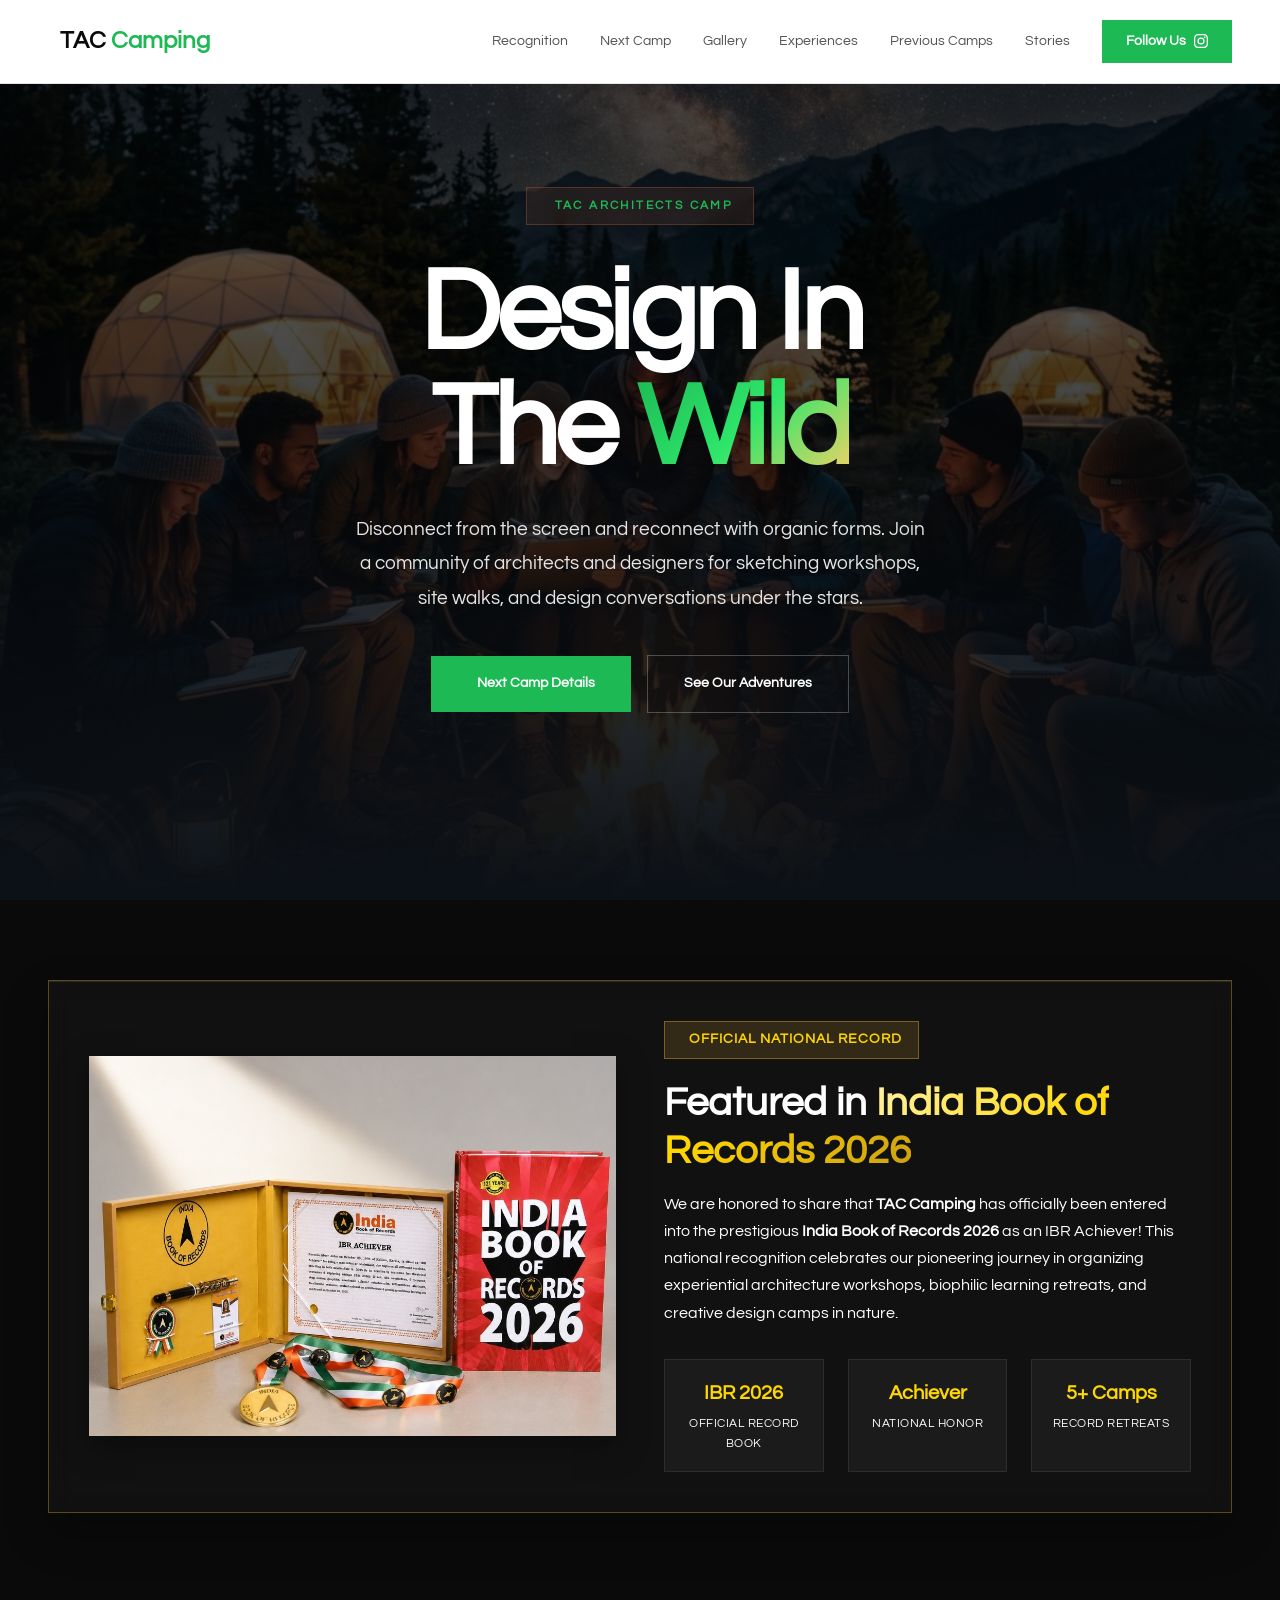
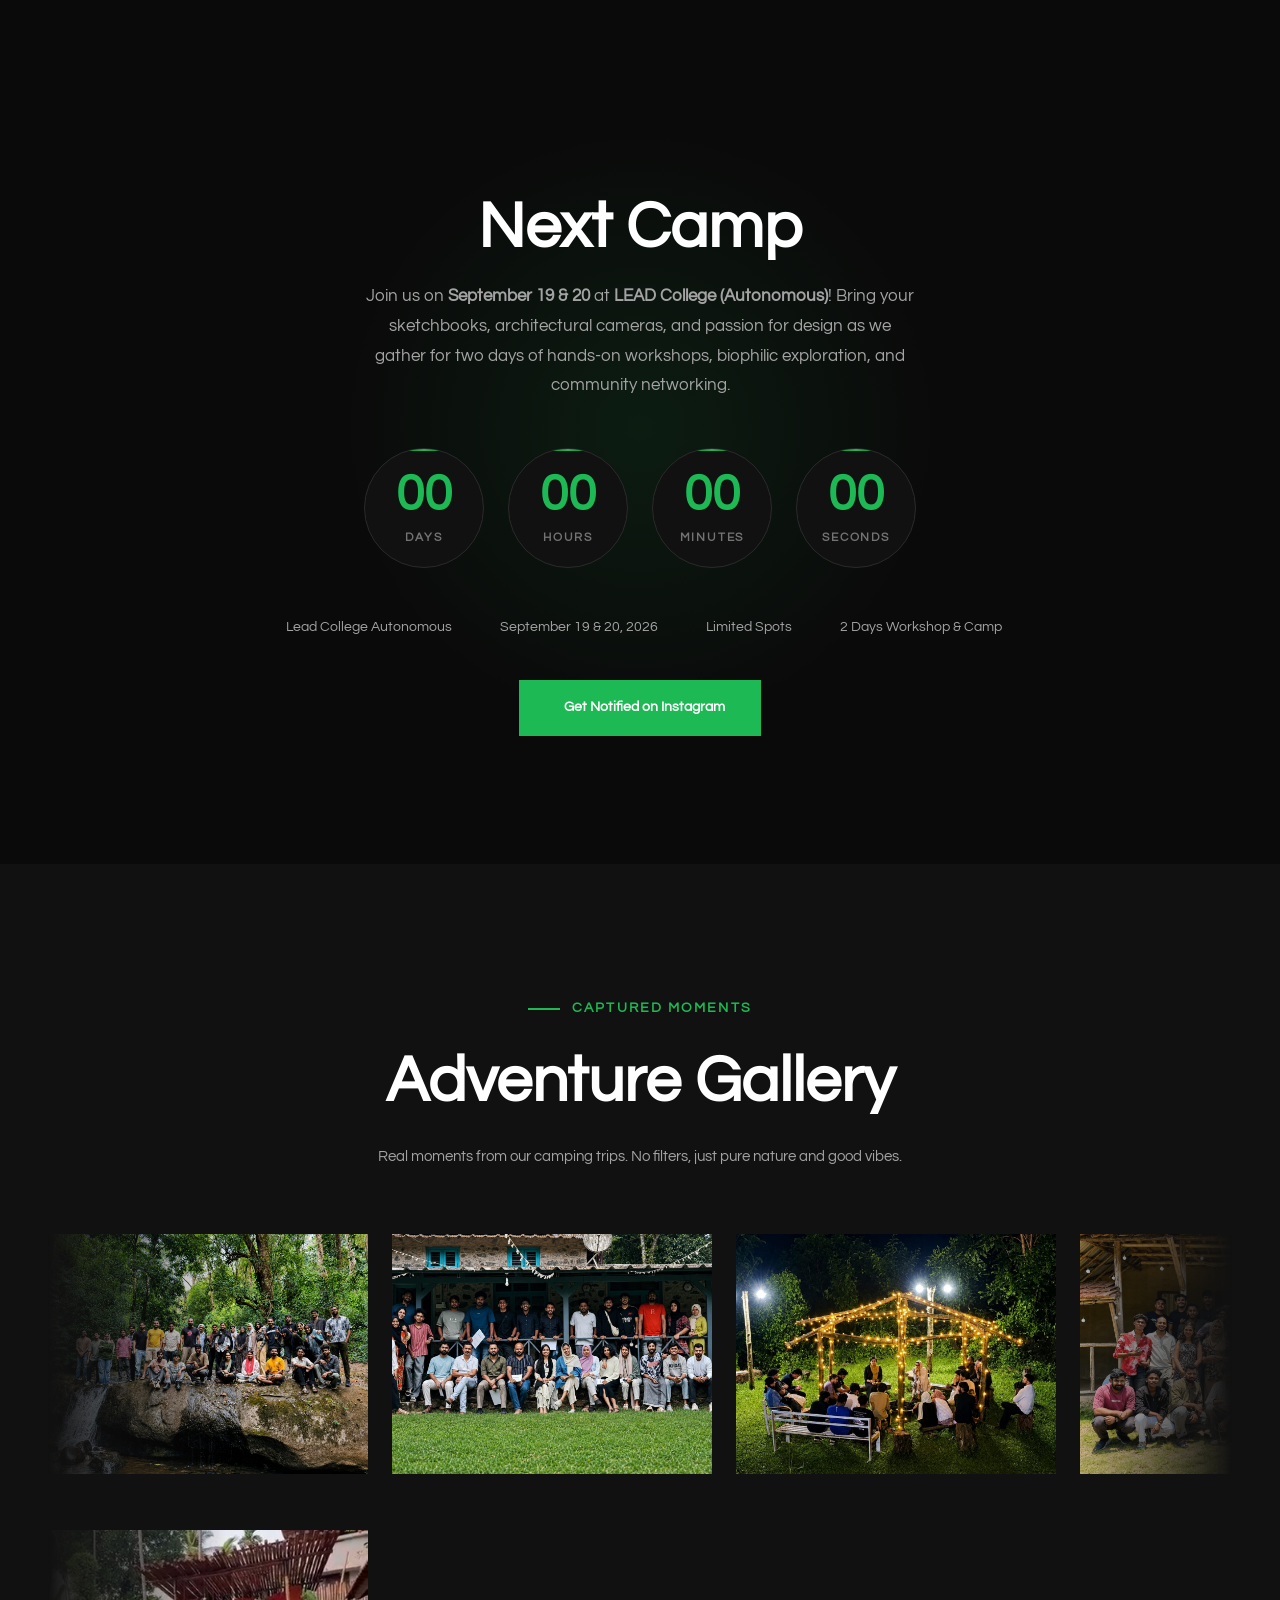
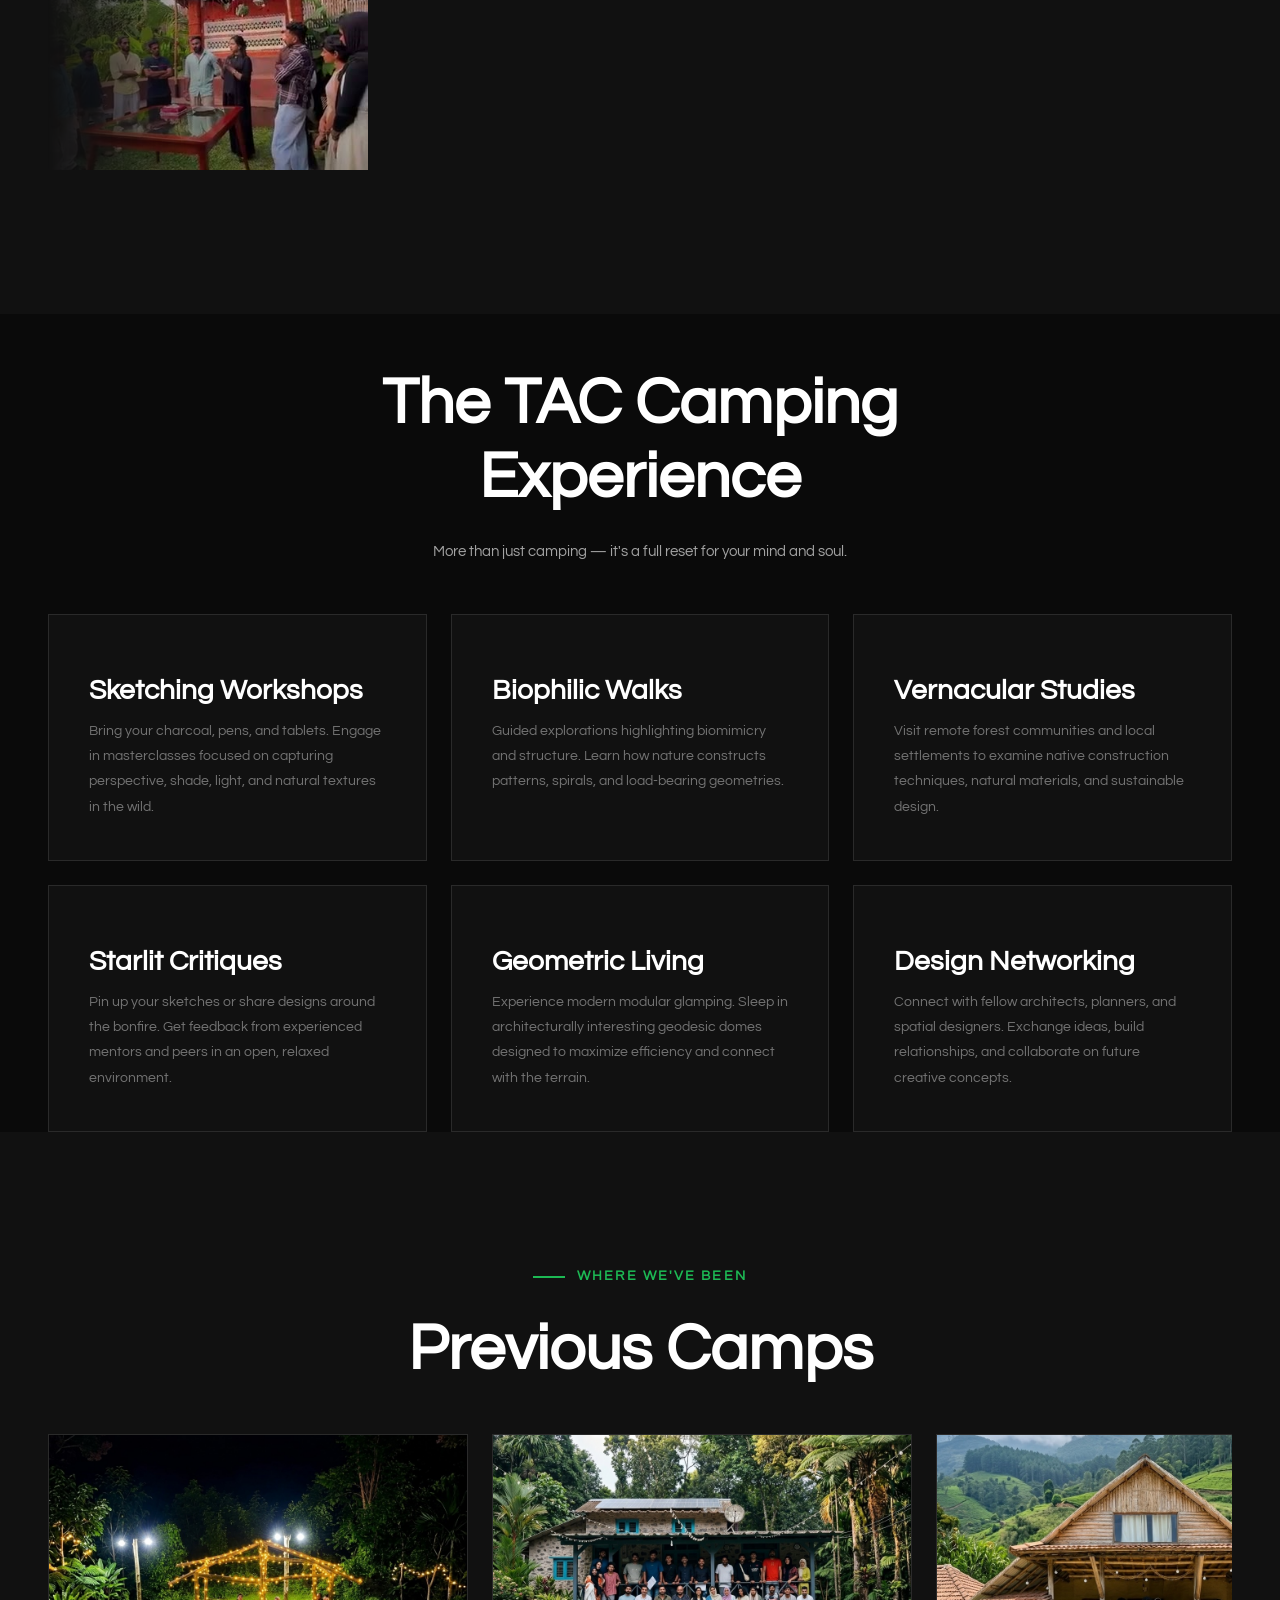
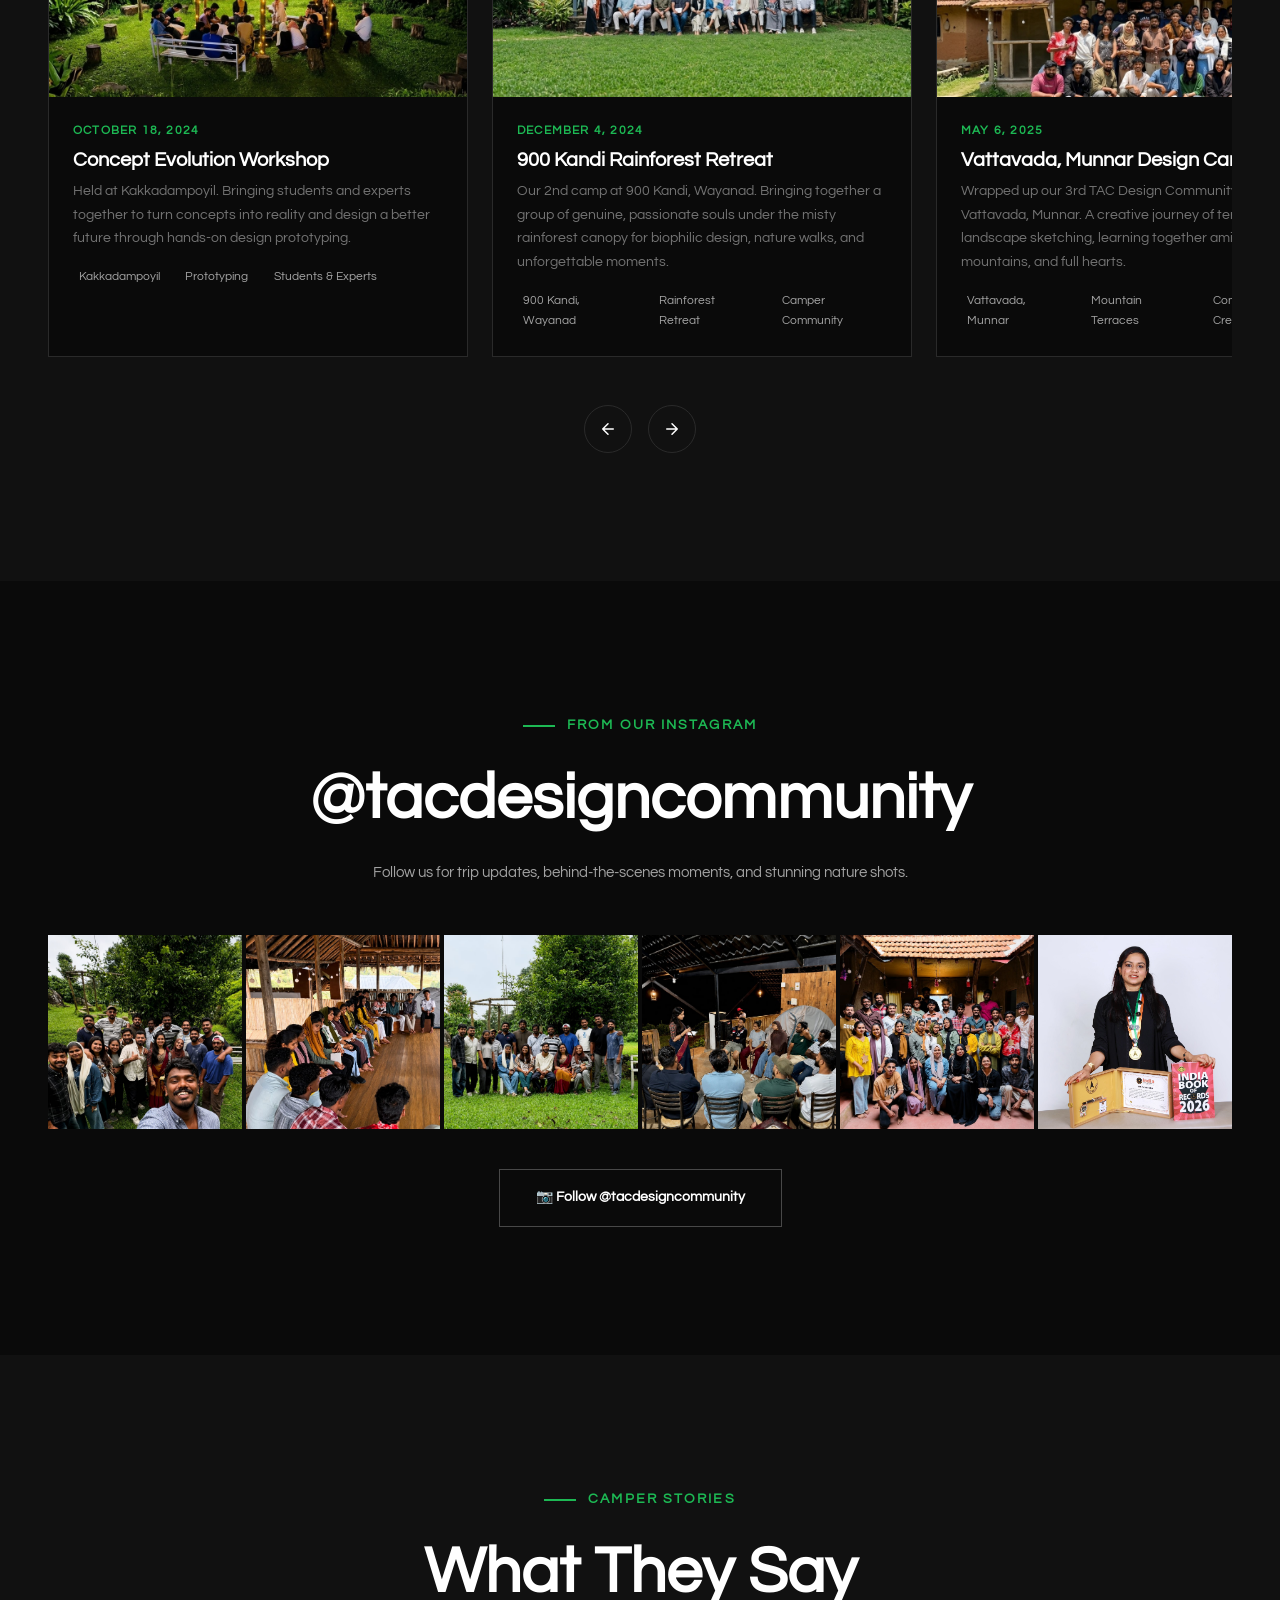
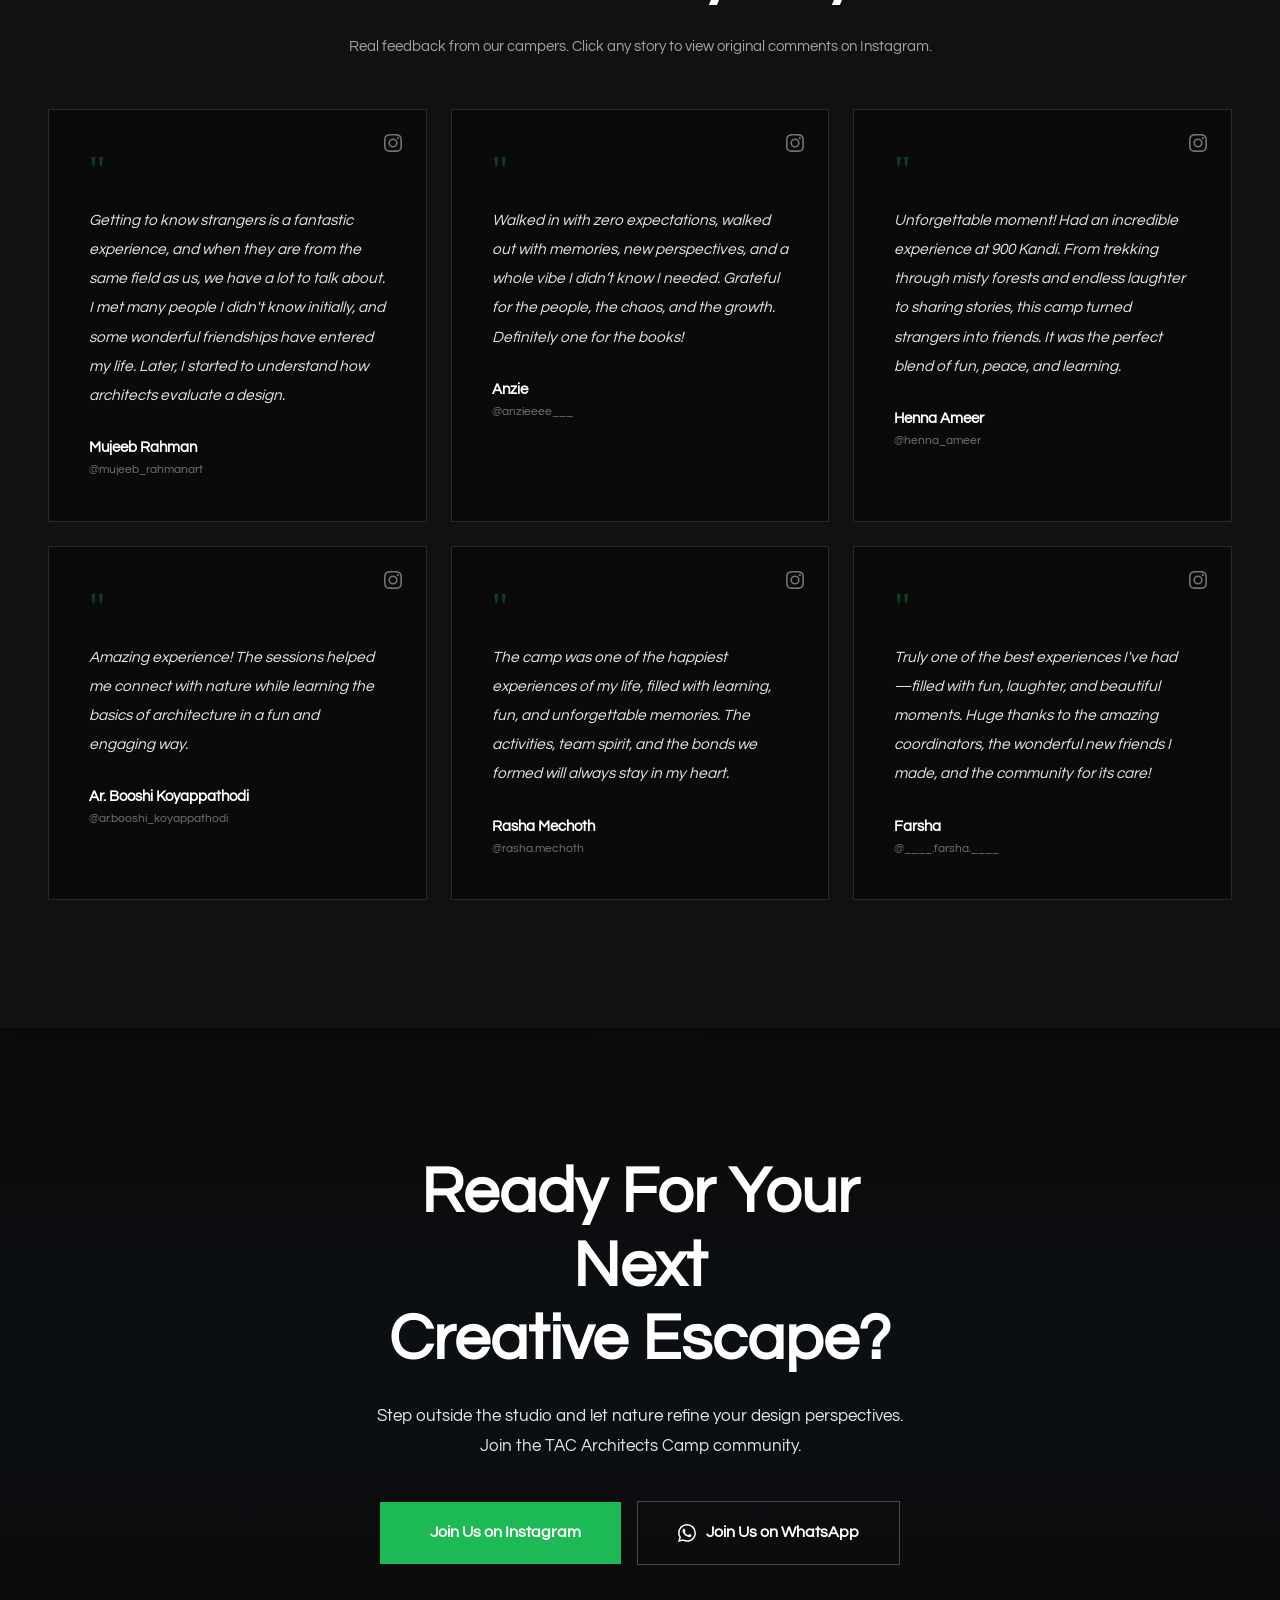
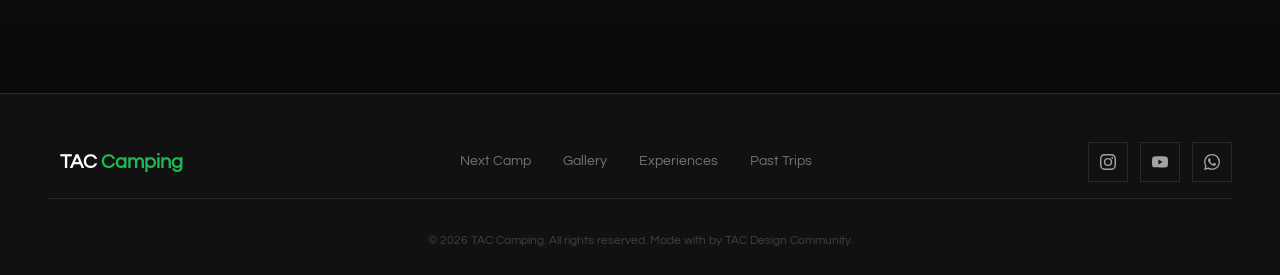
==== index.html @ 68f57ea9 "Remove Explore scroll indicator from hero section" ====
<!DOCTYPE html>
<html lang="en">
<head>
  <meta charset="UTF-8">
  <meta name="viewport" content="width=device-width, initial-scale=1.0">
  <title>TAC Architects Camp — Design in the Wild</title>
  <meta name="description" content="TAC Architects Camp brings together architects, designers, and creatives for outdoor sketching workshops, exploring vernacular structures, and design discussions under the stars.">

  <!-- Fonts -->
  <link rel="preconnect" href="https://fonts.googleapis.com">
  <link rel="preconnect" href="https://fonts.gstatic.com" crossorigin>
  <link href="https://fonts.googleapis.com/css2?family=Questrial&display=swap" rel="stylesheet">

  <link rel="stylesheet" href="style.css">

  <!-- Favicon -->
  <link rel="icon" href="data:image/svg+xml,<svg xmlns='http://www.w3.org/2000/svg' viewBox='0 0 24 24' fill='none' stroke='currentColor' stroke-width='2' stroke-linecap='round' stroke-linejoin='round'><path d='M3.5 21 14 3'/><path d='M20.5 21 10 3'/><path d='M15.5 21 12 15l-3.5 6'/><path d='M2 21h20'/></svg>">
</head>
<body>

  <!-- NAV BACKDROP -->
  <div class="nav-backdrop" id="nav-backdrop"></div>

  <!-- ===== NAVIGATION ===== -->
  <nav class="nav" id="navbar">
    <div class="nav__inner">
      <a href="#" class="nav__logo">
        <span class="nav__logo-icon"><i data-lucide="tent"></i></span>
        <span>TAC <span class="nav__logo-accent">Camping</span></span>
      </a>

      <div class="nav__links" id="nav-links">
        <a href="#recognition" class="nav__link">Recognition </a>
        <a href="#next-camp" class="nav__link">Next Camp</a>
        <a href="#gallery" class="nav__link">Gallery</a>
        <a href="#experiences" class="nav__link">Experiences</a>
        <a href="#past-trips" class="nav__link">Previous Camps</a>
        <a href="#testimonials" class="nav__link">Stories</a>
        <a href="https://www.instagram.com/tacdesigncommunity" target="_blank" rel="noopener" class="nav__cta">
          Follow Us 
          <svg width="14" height="14" viewBox="0 0 24 24" fill="currentColor"><path d="M12 2.163c3.204 0 3.584.012 4.85.07 3.252.148 4.771 1.691 4.919 4.919.058 1.265.069 1.645.069 4.849 0 3.205-.012 3.584-.069 4.849-.149 3.225-1.664 4.771-4.919 4.919-1.266.058-1.644.07-4.85.07-3.204 0-3.584-.012-4.849-.07-3.26-.149-4.771-1.699-4.919-4.92-.058-1.265-.07-1.644-.07-4.849 0-3.204.013-3.583.07-4.849.149-3.227 1.664-4.771 4.919-4.919 1.266-.057 1.645-.069 4.849-.069zM12 0C8.741 0 8.333.014 7.053.072 2.695.272.273 2.69.073 7.052.014 8.333 0 8.741 0 12c0 3.259.014 3.668.072 4.948.2 4.358 2.618 6.78 6.98 6.98C8.333 23.986 8.741 24 12 24c3.259 0 3.668-.014 4.948-.072 4.354-.2 6.782-2.618 6.979-6.98.059-1.28.073-1.689.073-4.948 0-3.259-.014-3.667-.072-4.947-.196-4.354-2.617-6.78-6.979-6.98C15.668.014 15.259 0 12 0zm0 5.838a6.162 6.162 0 100 12.324 6.162 6.162 0 000-12.324zM12 16a4 4 0 110-8 4 4 0 010 8zm6.406-11.845a1.44 1.44 0 100 2.881 1.44 1.44 0 000-2.881z"/></svg>
        </a>
      </div>

      <div class="nav__burger" id="nav-burger">
        <span></span><span></span><span></span>
      </div>
    </div>
  </nav>

  <!-- ===== HERO ===== -->
  <section class="hero" id="hero">
    <div class="hero__bg">
      <img src="assets/hero.png" alt="Campfire under the stars" loading="eager">
    </div>
    <div class="hero__overlay"></div>

    <!-- Fireflies -->
    <div class="hero__fireflies" id="fireflies"></div>

    <div class="hero__content">
      <div class="hero__badge">
        <span class="hero__badge-fire"><i data-lucide="ruler"></i></span>
        TAC Architects Camp
      </div>
      <h1 class="hero__title">
        Design In<br>
        The <span class="hero__title-wild">Wild</span>
      </h1>
      <p class="hero__description">
        Disconnect from the screen and reconnect with organic forms. Join a community of architects and designers for sketching workshops, site walks, and design conversations under the stars.
      </p>
      <div class="hero__actions">
        <a href="#next-camp" class="btn btn--ember">
          <i data-lucide="tent"></i> Next Camp Details
        </a>
        <a href="#gallery" class="btn btn--outline">
          See Our Adventures
        </a>
      </div>
    </div>

  </section>

  <!-- ===== NATIONAL RECOGNITION (INDIA BOOK OF RECORDS) ===== -->
  <section class="achievement" id="recognition">
    <div class="container container--wide">
      <div class="achievement__card reveal">
        <div class="achievement__media gallery__item">
          <img src="assets/india_book_of_records.jpg" alt="India Book of Records 2026 Achiever - TAC Camping" loading="lazy">
        </div>

        <div class="achievement__content">
          <div class="achievement__badge">
            <i data-lucide="trophy"></i> Official National Record
          </div>
          <h2 class="achievement__title">
            Featured in <span class="achievement__title-gold">India Book of Records 2026</span>
          </h2>
          <p class="achievement__desc">
            We are honored to share that <strong>TAC Camping</strong> has officially been entered into the prestigious <strong>India Book of Records 2026</strong> as an IBR Achiever! This national recognition celebrates our pioneering journey in organizing experiential architecture workshops, biophilic learning retreats, and creative design camps in nature.
          </p>
          <div class="achievement__highlights">
            <div class="achievement__highlight">
              <div class="achievement__highlight-val">IBR 2026</div>
              <div class="achievement__highlight-lbl">Official Record Book</div>
            </div>
            <div class="achievement__highlight">
              <div class="achievement__highlight-val">Achiever</div>
              <div class="achievement__highlight-lbl">National Honor</div>
            </div>
            <div class="achievement__highlight">
              <div class="achievement__highlight-val">5+ Camps</div>
              <div class="achievement__highlight-lbl">Record Retreats</div>
            </div>
          </div>
        </div>
      </div>
    </div>
  </section>

  <!-- ===== NEXT CAMP — COMING SOON ===== -->
  <section class="next-camp" id="next-camp">
    <div class="next-camp__glow"></div>
    <div class="container next-camp__inner">
      <div class="next-camp__label reveal">
        <span><i data-lucide="flame"></i></span> Upcoming Event
      </div>
      <h2 class="next-camp__title reveal reveal-delay-1">
        Next Camp
      </h2>
      <p class="next-camp__subtitle reveal reveal-delay-2">
        Join us on <strong>September 19 & 20</strong> at <strong>LEAD College (Autonomous)</strong>! Bring your sketchbooks, architectural cameras, and passion for design as we gather for two days of hands-on workshops, biophilic exploration, and community networking.
      </p>

      <!-- Countdown Timer -->
      <div class="countdown reveal reveal-delay-3" id="countdown">
        <div class="countdown__block">
          <div class="countdown__number" id="countdown-days">--</div>
          <div class="countdown__label">Days</div>
        </div>
        <div class="countdown__block">
          <div class="countdown__number" id="countdown-hours">--</div>
          <div class="countdown__label">Hours</div>
        </div>
        <div class="countdown__block">
          <div class="countdown__number" id="countdown-mins">--</div>
          <div class="countdown__label">Minutes</div>
        </div>
        <div class="countdown__block">
          <div class="countdown__number" id="countdown-secs">--</div>
          <div class="countdown__label">Seconds</div>
        </div>
      </div>

      <!-- Details -->
      <div class="next-camp__details reveal reveal-delay-4">
        <div class="next-camp__detail">
          <span class="next-camp__detail-icon"><i data-lucide="map-pin"></i></span>
          <span>Lead College Autonomous</span>
        </div>
        <div class="next-camp__detail">
          <span class="next-camp__detail-icon"><i data-lucide="calendar"></i></span>
          <span>September 19 & 20, 2026</span>
        </div>
        <div class="next-camp__detail">
          <span class="next-camp__detail-icon"><i data-lucide="users"></i></span>
          <span>Limited Spots</span>
        </div>
        <div class="next-camp__detail">
          <span class="next-camp__detail-icon"><i data-lucide="clock"></i></span>
          <span>2 Days Workshop & Camp</span>
        </div>
      </div>

      <div class="reveal reveal-delay-5">
        <a href="https://www.instagram.com/tacdesigncommunity" target="_blank" rel="noopener" class="btn btn--ember">
          <i data-lucide="bell"></i> Get Notified on Instagram
        </a>
      </div>
    </div>
  </section>

  <!-- ===== GALLERY ===== -->
  <section class="gallery" id="gallery">
    <div class="container container--wide">
      <div class="gallery__header">
        <span class="section-label reveal" style="justify-content: center;">Captured Moments</span>
        <h2 class="section-title reveal reveal-delay-1" style="text-align:center;">Adventure Gallery</h2>
        <p class="section-subtitle reveal reveal-delay-2" style="margin: 0 auto; text-align:center;">
          Real moments from our camping trips. No filters, just pure nature and good vibes.
        </p>
      </div>

      <div class="gallery__marquee" style="--gap: 24px;">
        <div class="gallery__marquee-group" id="gallery-image-group-1">
          <!-- Photo 1 -->
          <div class="gallery__item">
            <img src="assets/gallery_new_1.jpg" alt="TAC Camp Moments" loading="lazy">
            <div class="gallery__item-overlay">
              <div class="gallery__item-title">Campfire Circle</div>
              <div class="gallery__item-caption">Campers gathered around the evening fire</div>
            </div>
          </div>
          <!-- Photo 2 -->
          <div class="gallery__item">
            <img src="assets/gallery_new_2.jpg" alt="TAC Camp Moments" loading="lazy">
            <div class="gallery__item-overlay">
              <div class="gallery__item-title">Pine Ridge Trekking</div>
              <div class="gallery__item-caption">Exploring mountain forest trails</div>
            </div>
          </div>
          <!-- Photo 3 -->
          <div class="gallery__item">
            <img src="assets/gallery_new_3.jpg" alt="TAC Camp Moments" loading="lazy">
            <div class="gallery__item-overlay">
              <div class="gallery__item-title">Sketching Masterclass</div>
              <div class="gallery__item-caption">Outdoor drafting & perspective studies</div>
            </div>
          </div>
          <!-- Photo 4 -->
          <div class="gallery__item">
            <img src="assets/gallery_new_4.jpg" alt="TAC Camp Moments" loading="lazy">
            <div class="gallery__item-overlay">
              <div class="gallery__item-title">Vernacular Architecture</div>
              <div class="gallery__item-caption">Studying native timber & stone joinery</div>
            </div>
          </div>
          <!-- Photo 5 -->
          <div class="gallery__item">
            <img src="assets/gallery_new_5.jpg" alt="TAC Camp Moments" loading="lazy">
            <div class="gallery__item-overlay">
              <div class="gallery__item-title">Wilderness Canopy</div>
              <div class="gallery__item-caption">Forest basecamp & glamping vibes</div>
            </div>
          </div>
          <!-- Photo 6 -->
          <div class="gallery__item">
            <img src="assets/gallery_new_6.jpg" alt="TAC Camp Moments" loading="lazy">
            <div class="gallery__item-overlay">
              <div class="gallery__item-title">Starlit Critiques</div>
              <div class="gallery__item-caption">Sharing design ideas under the stars</div>
            </div>
          </div>
          <!-- Photo 7 -->
          <div class="gallery__item">
            <img src="assets/gallery_new_7.jpg" alt="TAC Camp Moments" loading="lazy">
            <div class="gallery__item-overlay">
              <div class="gallery__item-title">Biophilic Exploration</div>
              <div class="gallery__item-caption">Discovering natural spatial forms</div>
            </div>
          </div>
          <!-- Photo 8 -->
          <div class="gallery__item">
            <img src="assets/gallery_new_8.jpg" alt="TAC Camp Moments" loading="lazy">
            <div class="gallery__item-overlay">
              <div class="gallery__item-title">Forest Stream</div>
              <div class="gallery__item-caption">Water geometry & natural acoustics</div>
            </div>
          </div>
          <!-- Photo 9 -->
          <div class="gallery__item">
            <img src="assets/gallery_new_9.jpg" alt="TAC Camp Moments" loading="lazy">
            <div class="gallery__item-overlay">
              <div class="gallery__item-title">Sunrise Basecamp</div>
              <div class="gallery__item-caption">Morning light over mist-covered hills</div>
            </div>
          </div>
          <!-- Photo 10 -->
          <div class="gallery__item">
            <img src="assets/gallery_new_10.jpg" alt="TAC Camp Moments" loading="lazy">
            <div class="gallery__item-overlay">
              <div class="gallery__item-title">Community Bonding</div>
              <div class="gallery__item-caption">Unwinding with fellow architects & creators</div>
            </div>
          </div>
          <!-- Photo 11 -->
          <div class="gallery__item">
            <img src="assets/gallery_new_11.jpg" alt="TAC Camp Moments" loading="lazy">
            <div class="gallery__item-overlay">
              <div class="gallery__item-title">TAC Family</div>
              <div class="gallery__item-caption">Cherished moments from our design retreats</div>
            </div>
          </div>
        </div>

        <div class="gallery__marquee-group" id="gallery-image-group-2" aria-hidden="true">
          <!-- Photo 1 -->
          <div class="gallery__item">
            <img src="assets/gallery_new_1.jpg" alt="TAC Camp Moments" loading="lazy">
            <div class="gallery__item-overlay">
              <div class="gallery__item-title">Campfire Circle</div>
              <div class="gallery__item-caption">Campers gathered around the evening fire</div>
            </div>
          </div>
          <!-- Photo 2 -->
          <div class="gallery__item">
            <img src="assets/gallery_new_2.jpg" alt="TAC Camp Moments" loading="lazy">
            <div class="gallery__item-overlay">
              <div class="gallery__item-title">Pine Ridge Trekking</div>
              <div class="gallery__item-caption">Exploring mountain forest trails</div>
            </div>
          </div>
          <!-- Photo 3 -->
          <div class="gallery__item">
            <img src="assets/gallery_new_3.jpg" alt="TAC Camp Moments" loading="lazy">
            <div class="gallery__item-overlay">
              <div class="gallery__item-title">Sketching Masterclass</div>
              <div class="gallery__item-caption">Outdoor drafting & perspective studies</div>
            </div>
          </div>
          <!-- Photo 4 -->
          <div class="gallery__item">
            <img src="assets/gallery_new_4.jpg" alt="TAC Camp Moments" loading="lazy">
            <div class="gallery__item-overlay">
              <div class="gallery__item-title">Vernacular Architecture</div>
              <div class="gallery__item-caption">Studying native timber & stone joinery</div>
            </div>
          </div>
          <!-- Photo 5 -->
          <div class="gallery__item">
            <img src="assets/gallery_new_5.jpg" alt="TAC Camp Moments" loading="lazy">
            <div class="gallery__item-overlay">
              <div class="gallery__item-title">Wilderness Canopy</div>
              <div class="gallery__item-caption">Forest basecamp & glamping vibes</div>
            </div>
          </div>
          <!-- Photo 6 -->
          <div class="gallery__item">
            <img src="assets/gallery_new_6.jpg" alt="TAC Camp Moments" loading="lazy">
            <div class="gallery__item-overlay">
              <div class="gallery__item-title">Starlit Critiques</div>
              <div class="gallery__item-caption">Sharing design ideas under the stars</div>
            </div>
          </div>
          <!-- Photo 7 -->
          <div class="gallery__item">
            <img src="assets/gallery_new_7.jpg" alt="TAC Camp Moments" loading="lazy">
            <div class="gallery__item-overlay">
              <div class="gallery__item-title">Biophilic Exploration</div>
              <div class="gallery__item-caption">Discovering natural spatial forms</div>
            </div>
          </div>
          <!-- Photo 8 -->
          <div class="gallery__item">
            <img src="assets/gallery_new_8.jpg" alt="TAC Camp Moments" loading="lazy">
            <div class="gallery__item-overlay">
              <div class="gallery__item-title">Forest Stream</div>
              <div class="gallery__item-caption">Water geometry & natural acoustics</div>
            </div>
          </div>
          <!-- Photo 9 -->
          <div class="gallery__item">
            <img src="assets/gallery_new_9.jpg" alt="TAC Camp Moments" loading="lazy">
            <div class="gallery__item-overlay">
              <div class="gallery__item-title">Sunrise Basecamp</div>
              <div class="gallery__item-caption">Morning light over mist-covered hills</div>
            </div>
          </div>
          <!-- Photo 10 -->
          <div class="gallery__item">
            <img src="assets/gallery_new_10.jpg" alt="TAC Camp Moments" loading="lazy">
            <div class="gallery__item-overlay">
              <div class="gallery__item-title">Community Bonding</div>
              <div class="gallery__item-caption">Unwinding with fellow architects & creators</div>
            </div>
          </div>
          <!-- Photo 11 -->
          <div class="gallery__item">
            <img src="assets/gallery_new_11.jpg" alt="TAC Camp Moments" loading="lazy">
            <div class="gallery__item-overlay">
              <div class="gallery__item-title">TAC Family</div>
              <div class="gallery__item-caption">Cherished moments from our design retreats</div>
            </div>
          </div>
        </div>
      </div>

      <!-- ===== VIDEO MARQUEE (REVERSE DIRECTION) ===== -->
      <div class="gallery__marquee gallery__marquee--reverse" style="--gap: 24px; margin-top: 1.5rem;">
        <div class="gallery__marquee-group">
          <!-- Video 1 -->
          <div class="gallery__item">
            <video src="assets/video1.mp4" poster="assets/video1_thumb.jpg" autoplay loop muted playsinline preload="auto"></video>
            <div class="gallery__item-overlay">
              <div class="gallery__item-title">Outdoor Ideation</div>
              <div class="gallery__item-caption">Live sketching workshops</div>
            </div>
          </div>
          <!-- Video 2 -->
          <div class="gallery__item">
            <video src="assets/video2.mp4" poster="assets/video2_thumb.jpg" autoplay loop muted playsinline preload="auto"></video>
            <div class="gallery__item-overlay">
              <div class="gallery__item-title">Ember Light Jams</div>
              <div class="gallery__item-caption">Bonfires & discussions</div>
            </div>
          </div>
          <!-- Video 3 -->
          <div class="gallery__item">
            <video src="assets/video3.mp4" poster="assets/video3_thumb.jpg" autoplay loop muted playsinline preload="auto"></video>
            <div class="gallery__item-overlay">
              <div class="gallery__item-title">Topographic Analysis</div>
              <div class="gallery__item-caption">Drone view of forest contours</div>
            </div>
          </div>
          <!-- Video 4 -->
          <div class="gallery__item">
            <video src="assets/video4.mp4" poster="assets/video4_thumb.jpg" autoplay loop muted playsinline preload="auto"></video>
            <div class="gallery__item-overlay">
              <div class="gallery__item-title">Water Geometries</div>
              <div class="gallery__item-caption">Flowing streams & moss study</div>
            </div>
          </div>
          <!-- Video 5 -->
          <div class="gallery__item">
            <video src="assets/video5.mp4" poster="assets/video5_thumb.jpg" autoplay loop muted playsinline preload="auto"></video>
            <div class="gallery__item-overlay">
              <div class="gallery__item-title">Atmospheric Context</div>
              <div class="gallery__item-caption">Star lapse above basecamp</div>
            </div>
          </div>
          <!-- Video 6 -->
          <div class="gallery__item">
            <video src="assets/video6.mp4" poster="assets/video6_thumb.jpg" autoplay loop muted playsinline preload="auto"></video>
            <div class="gallery__item-overlay">
              <div class="gallery__item-title">Field Kitchen</div>
              <div class="gallery__item-caption">Coffee & camper morning crits</div>
            </div>
          </div>
          <!-- Video 7 -->
          <div class="gallery__item">
            <video src="assets/video_7.mp4" poster="assets/video_7_thumb.jpg" autoplay loop muted playsinline preload="auto"></video>
            <div class="gallery__item-overlay">
              <div class="gallery__item-title">Forest Trails</div>
              <div class="gallery__item-caption">Exploring biophilic path designs</div>
            </div>
          </div>
          <!-- Video 8 -->
          <div class="gallery__item">
            <video src="assets/video_8.mp4" poster="assets/video_8_thumb.jpg" autoplay loop muted playsinline preload="auto"></video>
            <div class="gallery__item-overlay">
              <div class="gallery__item-title">Night Camp Vibes</div>
              <div class="gallery__item-caption">Starlit basecamp conversations</div>
            </div>
          </div>
          <!-- Video 9 -->
          <div class="gallery__item">
            <video src="assets/video_9.mp4" poster="assets/video_9_thumb.jpg" autoplay loop muted playsinline preload="auto"></video>
            <div class="gallery__item-overlay">
              <div class="gallery__item-title">Stream Exploration</div>
              <div class="gallery__item-caption">Natural water geometry study</div>
            </div>
          </div>
          <!-- Video 10 -->
          <div class="gallery__item">
            <video src="assets/video_10.mp4" poster="assets/video_10_thumb.jpg" autoplay loop muted playsinline preload="auto"></video>
            <div class="gallery__item-overlay">
              <div class="gallery__item-title">Ridge Walks</div>
              <div class="gallery__item-caption">Topographical landscape mapping</div>
            </div>
          </div>
          <!-- Video 11 -->
          <div class="gallery__item">
            <video src="assets/video_11.mp4" poster="assets/video_11_thumb.jpg" autoplay loop muted playsinline preload="auto"></video>
            <div class="gallery__item-overlay">
              <div class="gallery__item-title">Canopy Retreat</div>
              <div class="gallery__item-caption">Glamping domes & forest structures</div>
            </div>
          </div>
          <!-- Video 12 -->
          <div class="gallery__item">
            <video src="assets/video_12.mp4" poster="assets/video_12_thumb.jpg" autoplay loop muted playsinline preload="auto"></video>
            <div class="gallery__item-overlay">
              <div class="gallery__item-title">Campfire Moments</div>
              <div class="gallery__item-caption">Evening stories & architectural jams</div>
            </div>
          </div>
          <!-- Video 13 -->
          <div class="gallery__item">
            <video src="assets/video_13.mp4" poster="assets/video_13_thumb.jpg" autoplay loop muted playsinline preload="auto"></video>
            <div class="gallery__item-overlay">
              <div class="gallery__item-title">Nature Walkthrough</div>
              <div class="gallery__item-caption">Immersive field study & material research</div>
            </div>
          </div>
          <!-- Video 14 -->
          <div class="gallery__item">
            <video src="assets/video_14.mp4" poster="assets/video_14_thumb.jpg" autoplay loop muted playsinline preload="auto"></video>
            <div class="gallery__item-overlay">
              <div class="gallery__item-title">Dawn Reflections</div>
              <div class="gallery__item-caption">Morning light over mountain basecamp</div>
            </div>
          </div>
          <!-- Video 15 -->
          <div class="gallery__item">
            <video src="assets/video_15.mp4" poster="assets/video_15_thumb.jpg" autoplay loop muted playsinline preload="auto"></video>
            <div class="gallery__item-overlay">
              <div class="gallery__item-title">Forest Community</div>
              <div class="gallery__item-caption">Unwinding with fellow architects</div>
            </div>
          </div>
        </div>

        <!-- Duplicate Group for Seamless Looping -->
        <div class="gallery__marquee-group" aria-hidden="true">
          <!-- Video 1 -->
          <div class="gallery__item">
            <video src="assets/video1.mp4" poster="assets/video1_thumb.jpg" autoplay loop muted playsinline preload="auto"></video>
            <div class="gallery__item-overlay">
              <div class="gallery__item-title">Outdoor Ideation</div>
              <div class="gallery__item-caption">Live sketching workshops</div>
            </div>
          </div>
          <!-- Video 2 -->
          <div class="gallery__item">
            <video src="assets/video2.mp4" poster="assets/video2_thumb.jpg" autoplay loop muted playsinline preload="auto"></video>
            <div class="gallery__item-overlay">
              <div class="gallery__item-title">Ember Light Jams</div>
              <div class="gallery__item-caption">Bonfires & discussions</div>
            </div>
          </div>
          <!-- Video 3 -->
          <div class="gallery__item">
            <video src="assets/video3.mp4" poster="assets/video3_thumb.jpg" autoplay loop muted playsinline preload="auto"></video>
            <div class="gallery__item-overlay">
              <div class="gallery__item-title">Topographic Analysis</div>
              <div class="gallery__item-caption">Drone view of forest contours</div>
            </div>
          </div>
          <!-- Video 4 -->
          <div class="gallery__item">
            <video src="assets/video4.mp4" poster="assets/video4_thumb.jpg" autoplay loop muted playsinline preload="auto"></video>
            <div class="gallery__item-overlay">
              <div class="gallery__item-title">Water Geometries</div>
              <div class="gallery__item-caption">Flowing streams & moss study</div>
            </div>
          </div>
          <!-- Video 5 -->
          <div class="gallery__item">
            <video src="assets/video5.mp4" poster="assets/video5_thumb.jpg" autoplay loop muted playsinline preload="auto"></video>
            <div class="gallery__item-overlay">
              <div class="gallery__item-title">Atmospheric Context</div>
              <div class="gallery__item-caption">Star lapse above basecamp</div>
            </div>
          </div>
          <!-- Video 6 -->
          <div class="gallery__item">
            <video src="assets/video6.mp4" poster="assets/video6_thumb.jpg" autoplay loop muted playsinline preload="auto"></video>
            <div class="gallery__item-overlay">
              <div class="gallery__item-title">Field Kitchen</div>
              <div class="gallery__item-caption">Coffee & camper morning crits</div>
            </div>
          </div>
          <!-- Video 7 -->
          <div class="gallery__item">
            <video src="assets/video_7.mp4" poster="assets/video_7_thumb.jpg" autoplay loop muted playsinline preload="auto"></video>
            <div class="gallery__item-overlay">
              <div class="gallery__item-title">Forest Trails</div>
              <div class="gallery__item-caption">Exploring biophilic path designs</div>
            </div>
          </div>
          <!-- Video 8 -->
          <div class="gallery__item">
            <video src="assets/video_8.mp4" poster="assets/video_8_thumb.jpg" autoplay loop muted playsinline preload="auto"></video>
            <div class="gallery__item-overlay">
              <div class="gallery__item-title">Night Camp Vibes</div>
              <div class="gallery__item-caption">Starlit basecamp conversations</div>
            </div>
          </div>
          <!-- Video 9 -->
          <div class="gallery__item">
            <video src="assets/video_9.mp4" poster="assets/video_9_thumb.jpg" autoplay loop muted playsinline preload="auto"></video>
            <div class="gallery__item-overlay">
              <div class="gallery__item-title">Stream Exploration</div>
              <div class="gallery__item-caption">Natural water geometry study</div>
            </div>
          </div>
          <!-- Video 10 -->
          <div class="gallery__item">
            <video src="assets/video_10.mp4" poster="assets/video_10_thumb.jpg" autoplay loop muted playsinline preload="auto"></video>
            <div class="gallery__item-overlay">
              <div class="gallery__item-title">Ridge Walks</div>
              <div class="gallery__item-caption">Topographical landscape mapping</div>
            </div>
          </div>
          <!-- Video 11 -->
          <div class="gallery__item">
            <video src="assets/video_11.mp4" poster="assets/video_11_thumb.jpg" autoplay loop muted playsinline preload="auto"></video>
            <div class="gallery__item-overlay">
              <div class="gallery__item-title">Canopy Retreat</div>
              <div class="gallery__item-caption">Glamping domes & forest structures</div>
            </div>
          </div>
          <!-- Video 12 -->
          <div class="gallery__item">
            <video src="assets/video_12.mp4" poster="assets/video_12_thumb.jpg" autoplay loop muted playsinline preload="auto"></video>
            <div class="gallery__item-overlay">
              <div class="gallery__item-title">Campfire Moments</div>
              <div class="gallery__item-caption">Evening stories & architectural jams</div>
            </div>
          </div>
          <!-- Video 13 -->
          <div class="gallery__item">
            <video src="assets/video_13.mp4" poster="assets/video_13_thumb.jpg" autoplay loop muted playsinline preload="auto"></video>
            <div class="gallery__item-overlay">
              <div class="gallery__item-title">Nature Walkthrough</div>
              <div class="gallery__item-caption">Immersive field study & material research</div>
            </div>
          </div>
          <!-- Video 14 -->
          <div class="gallery__item">
            <video src="assets/video_14.mp4" poster="assets/video_14_thumb.jpg" autoplay loop muted playsinline preload="auto"></video>
            <div class="gallery__item-overlay">
              <div class="gallery__item-title">Dawn Reflections</div>
              <div class="gallery__item-caption">Morning light over mountain basecamp</div>
            </div>
          </div>
          <!-- Video 15 -->
          <div class="gallery__item">
            <video src="assets/video_15.mp4" poster="assets/video_15_thumb.jpg" autoplay loop muted playsinline preload="auto"></video>
            <div class="gallery__item-overlay">
              <div class="gallery__item-title">Forest Community</div>
              <div class="gallery__item-caption">Unwinding with fellow architects</div>
            </div>
          </div>
        </div>
      </div>
    </div>
  </section>

  <!-- ===== EXPERIENCES ===== -->
  <section class="experiences" id="experiences">
    <div class="container">
      <div style="text-align: center; max-width: 600px; margin: 0 auto;">
        <span class="section-label reveal" style="justify-content: center;">What Awaits You</span>
        <h2 class="section-title reveal reveal-delay-1">The TAC Camping Experience</h2>
        <p class="section-subtitle reveal reveal-delay-2" style="margin: 0 auto;">
          More than just camping — it's a full reset for your mind and soul.
        </p>
      </div>

      <div class="experiences__grid">
        <div class="exp-card reveal">
          <span class="exp-card__icon"><i data-lucide="pencil"></i></span>
          <h3 class="exp-card__title">Sketching Workshops</h3>
          <p class="exp-card__desc">Bring your charcoal, pens, and tablets. Engage in masterclasses focused on capturing perspective, shade, light, and natural textures in the wild.</p>
        </div>

        <div class="exp-card reveal reveal-delay-1">
          <span class="exp-card__icon"><i data-lucide="leaf"></i></span>
          <h3 class="exp-card__title">Biophilic Walks</h3>
          <p class="exp-card__desc">Guided explorations highlighting biomimicry and structure. Learn how nature constructs patterns, spirals, and load-bearing geometries.</p>
        </div>

        <div class="exp-card reveal reveal-delay-2">
          <span class="exp-card__icon"><i data-lucide="home"></i></span>
          <h3 class="exp-card__title">Vernacular Studies</h3>
          <p class="exp-card__desc">Visit remote forest communities and local settlements to examine native construction techniques, natural materials, and sustainable design.</p>
        </div>

        <div class="exp-card reveal reveal-delay-3">
          <span class="exp-card__icon"><i data-lucide="moon-star"></i></span>
          <h3 class="exp-card__title">Starlit Critiques</h3>
          <p class="exp-card__desc">Pin up your sketches or share designs around the bonfire. Get feedback from experienced mentors and peers in an open, relaxed environment.</p>
        </div>

        <div class="exp-card reveal reveal-delay-4">
          <span class="exp-card__icon"><i data-lucide="tent"></i></span>
          <h3 class="exp-card__title">Geometric Living</h3>
          <p class="exp-card__desc">Experience modern modular glamping. Sleep in architecturally interesting geodesic domes designed to maximize efficiency and connect with the terrain.</p>
        </div>

        <div class="exp-card reveal reveal-delay-5">
          <span class="exp-card__icon"><i data-lucide="coffee"></i></span>
          <h3 class="exp-card__title">Design Networking</h3>
          <p class="exp-card__desc">Connect with fellow architects, planners, and spatial designers. Exchange ideas, build relationships, and collaborate on future creative concepts.</p>
        </div>
      </div>
    </div>
  </section>

  <!-- ===== PAST TRIPS ===== -->
  <section class="past-trips" id="past-trips">
    <div class="container container--wide">
      <div style="text-align: center; max-width: 600px; margin: 0 auto;">
        <span class="section-label reveal" style="justify-content: center;">Where We've Been</span>
        <h2 class="section-title reveal reveal-delay-1">Previous Camps</h2>
      </div>

      <div class="trips__slider" id="trips-slider">
        <a href="https://www.instagram.com/p/DBQpPjWPDIx/" target="_blank" rel="noopener" class="trip-card">
          <img src="assets/past_camp_1.jpg" alt="Concept Evolution Workshop - Kakkadampoyil" class="trip-card__image">
          <div class="trip-card__body">
            <div class="trip-card__date"><i data-lucide="calendar"></i> October 18, 2024</div>
            <h3 class="trip-card__title">Concept Evolution Workshop</h3>
            <p class="trip-card__desc">Held at Kakkadampoyil. Bringing students and experts together to turn concepts into reality and design a better future through hands-on design prototyping.</p>
            <div class="trip-card__stats">
              <span class="trip-card__stat"><i data-lucide="map-pin"></i> Kakkadampoyil</span>
              <span class="trip-card__stat"><i data-lucide="lightbulb"></i> Prototyping</span>
              <span class="trip-card__stat"><i data-lucide="users"></i> Students & Experts</span>
            </div>
          </div>
        </a>

        <a href="https://www.instagram.com/p/DDKgmP-S02f/" target="_blank" rel="noopener" class="trip-card">
          <img src="assets/past_camp_2.jpg" alt="900 Kandi Rainforest Retreat - Wayanad" class="trip-card__image">
          <div class="trip-card__body">
            <div class="trip-card__date"><i data-lucide="calendar"></i> December 4, 2024</div>
            <h3 class="trip-card__title">900 Kandi Rainforest Retreat</h3>
            <p class="trip-card__desc">Our 2nd camp at 900 Kandi, Wayanad. Bringing together a group of genuine, passionate souls under the misty rainforest canopy for biophilic design, nature walks, and unforgettable moments.</p>
            <div class="trip-card__stats">
              <span class="trip-card__stat"><i data-lucide="map-pin"></i> 900 Kandi, Wayanad</span>
              <span class="trip-card__stat"><i data-lucide="leaf"></i> Rainforest Retreat</span>
              <span class="trip-card__stat"><i data-lucide="users"></i> Camper Community</span>
            </div>
          </div>
        </a>

        <a href="https://www.instagram.com/p/DJTo2tjxbcf/" target="_blank" rel="noopener" class="trip-card">
          <img src="assets/past_camp_3.jpg" alt="Vattavada Munnar Design Camp" class="trip-card__image">
          <div class="trip-card__body">
            <div class="trip-card__date"><i data-lucide="calendar"></i> May 6, 2025</div>
            <h3 class="trip-card__title">Vattavada, Munnar Design Camp</h3>
            <p class="trip-card__desc">Wrapped up our 3rd TAC Design Community Camp at Vattavada, Munnar. A creative journey of terrace landscape sketching, learning together amidst pine mountains, and full hearts.</p>
            <div class="trip-card__stats">
              <span class="trip-card__stat"><i data-lucide="map-pin"></i> Vattavada, Munnar</span>
              <span class="trip-card__stat"><i data-lucide="mountain"></i> Mountain Terraces</span>
              <span class="trip-card__stat"><i data-lucide="users"></i> Community of Creators</span>
            </div>
          </div>
        </a>

        <a href="https://www.instagram.com/p/DRbKqizEQDI/" target="_blank" rel="noopener" class="trip-card">
          <img src="assets/past_camp_4.jpg" alt="Professional Architecture Camp" class="trip-card__image">
          <div class="trip-card__body">
            <div class="trip-card__date"><i data-lucide="calendar"></i> November 23, 2025</div>
            <h3 class="trip-card__title">Professional Architecture Camp</h3>
            <p class="trip-card__desc">Wrapped with full hearts! What began as a group of architecture professionals turned into a tight-knit TAC family under one roof — learning, exploring, creating, and sharing campfire stories.</p>
            <div class="trip-card__stats">
              <span class="trip-card__stat"><i data-lucide="flame"></i> Campfire Stories</span>
              <span class="trip-card__stat"><i data-lucide="landmark"></i> Professional Retreat</span>
              <span class="trip-card__stat"><i data-lucide="heart"></i> TAC Family</span>
            </div>
          </div>
        </a>

        <a href="https://www.instagram.com/p/DQjt09Tjzpm/" target="_blank" rel="noopener" class="trip-card">
          <img src="assets/past_camp_5.jpg" alt="Mindfulness & Growth Retreat - Munnar Vattavada" class="trip-card__image">
          <div class="trip-card__body">
            <div class="trip-card__date"><i data-lucide="calendar"></i> November 2, 2025</div>
            <h3 class="trip-card__title">Mindfulness & Growth Retreat</h3>
            <p class="trip-card__desc">A journey of growth and healing amidst the serene hills of Vattavada, Munnar. Featuring a mindful wellness session guided by @lamiya_rasheed and @lightup_within.</p>
            <div class="trip-card__stats">
              <span class="trip-card__stat"><i data-lucide="leaf"></i> Mindful Session</span>
              <span class="trip-card__stat"><i data-lucide="map-pin"></i> Vattavada, Munnar</span>
              <span class="trip-card__stat"><i data-lucide="sparkles"></i> Growth & Healing</span>
            </div>
          </div>
        </a>
      </div>

      <div class="trips__controls">
        <button class="trips__control-btn" id="trips-prev" aria-label="Previous trip">
          <svg width="18" height="18" viewBox="0 0 24 24" fill="none" stroke="currentColor" stroke-width="2" stroke-linecap="round" stroke-linejoin="round"><path d="M19 12H5M12 19l-7-7 7-7"/></svg>
        </button>
        <button class="trips__control-btn" id="trips-next" aria-label="Next trip">
          <svg width="18" height="18" viewBox="0 0 24 24" fill="none" stroke="currentColor" stroke-width="2" stroke-linecap="round" stroke-linejoin="round"><path d="M5 12h14M12 5l7 7-7 7"/></svg>
        </button>
      </div>
    </div>
  </section>

  <!-- ===== INSTAGRAM ===== -->
  <section class="insta" id="instagram">
    <div class="container container--wide">
      <span class="section-label reveal" style="justify-content: center;">From Our Instagram</span>
      <h2 class="section-title reveal reveal-delay-1">@tacdesigncommunity</h2>
      <p class="section-subtitle reveal reveal-delay-2" style="margin: 0 auto; text-align: center;">
        Follow us for trip updates, behind-the-scenes moments, and stunning nature shots.
      </p>

      <div class="insta__grid reveal reveal-delay-3">
        <div class="insta__item">
          <img src="assets/gallery_new_6.jpg" alt="TAC Camping Instagram Post" loading="lazy">
          <div class="insta__item-overlay">📸</div>
        </div>
        <div class="insta__item">
          <img src="assets/gallery_new_7.jpg" alt="TAC Camping Instagram Post" loading="lazy">
          <div class="insta__item-overlay">📸</div>
        </div>
        <div class="insta__item">
          <img src="assets/gallery_new_8.jpg" alt="TAC Camping Instagram Post" loading="lazy">
          <div class="insta__item-overlay">📸</div>
        </div>
        <div class="insta__item">
          <img src="assets/gallery_new_9.jpg" alt="TAC Camping Instagram Post" loading="lazy">
          <div class="insta__item-overlay">📸</div>
        </div>
        <div class="insta__item">
          <img src="assets/gallery_new_10.jpg" alt="TAC Camping Instagram Post" loading="lazy">
          <div class="insta__item-overlay">📸</div>
        </div>
        <div class="insta__item">
          <img src="assets/gallery_new_11.jpg" alt="TAC Camping Instagram Post" loading="lazy">
          <div class="insta__item-overlay">📸</div>
        </div>
      </div>

      <div style="margin-top: 2.5rem;" class="reveal">
        <a href="https://www.instagram.com/tacdesigncommunity" target="_blank" rel="noopener" class="btn btn--outline">
          📷 Follow @tacdesigncommunity
        </a>
      </div>
    </div>
  </section>

  <!-- ===== TESTIMONIALS ===== -->
  <section class="testimonials" id="testimonials">
    <div class="container">
      <div style="text-align: center; max-width: 600px; margin: 0 auto;">
        <span class="section-label reveal" style="justify-content: center;">Camper Stories</span>
        <h2 class="section-title reveal reveal-delay-1">What They Say</h2>
        <p class="section-subtitle reveal reveal-delay-2" style="margin: 0 auto; text-align: center;">
          Real feedback from our campers. Click any story to view original comments on Instagram.
        </p>
      </div>

      <div class="testimonials__grid">
        <a href="https://www.instagram.com/p/DByxHRNvwpk/?utm_source=ig_web_copy_link&igsh=MzRlODBiNWFlZA==" target="_blank" rel="noopener" class="testimonial reveal">
          <div class="testimonial__insta-icon" aria-hidden="true">
            <svg width="18" height="18" viewBox="0 0 24 24" fill="currentColor"><path d="M12 2.163c3.204 0 3.584.012 4.85.07 3.252.148 4.771 1.691 4.919 4.919.058 1.265.069 1.645.069 4.849 0 3.205-.012 3.584-.069 4.849-.149 3.225-1.664 4.771-4.919 4.919-1.266.058-1.644.07-4.85.07-3.204 0-3.584-.012-4.849-.07-3.26-.149-4.771-1.699-4.919-4.92-.058-1.265-.07-1.644-.07-4.849 0-3.204.013-3.583.07-4.849.149-3.227 1.664-4.771 4.919-4.919 1.266-.057 1.645-.069 4.849-.069zM12 0C8.741 0 8.333.014 7.053.072 2.695.272.273 2.69.073 7.052.014 8.333 0 8.741 0 12c0 3.259.014 3.668.072 4.948.2 4.358 2.618 6.78 6.98 6.98C8.333 23.986 8.741 24 12 24c3.259 0 3.668-.014 4.948-.072 4.354-.2 6.782-2.618 6.979-6.98.059-1.28.073-1.689.073-4.948 0-3.259-.014-3.667-.072-4.947-.196-4.354-2.617-6.78-6.979-6.98C15.668.014 15.259 0 12 0zm0 5.838a6.162 6.162 0 100 12.324 6.162 6.162 0 000-12.324zM12 16a4 4 0 110-8 4 4 0 010 8zm6.406-11.845a1.44 1.44 0 100 2.881 1.44 1.44 0 000-2.881z"/></svg>
          </div>
          <div class="testimonial__quote">"</div>
          <p class="testimonial__text">Getting to know strangers is a fantastic experience, and when they are from the same field as us, we have a lot to talk about. I met many people I didn't know initially, and some wonderful friendships have entered my life. Later, I started to understand how architects evaluate a design.</p>
          <div class="testimonial__author">Mujeeb Rahman</div>
          <div class="testimonial__role">@mujeeb_rahmanart</div>
        </a>

        <a href="https://www.instagram.com/p/DByxHRNvwpk/?utm_source=ig_web_copy_link&igsh=MzRlODBiNWFlZA==" target="_blank" rel="noopener" class="testimonial reveal reveal-delay-1">
          <div class="testimonial__insta-icon" aria-hidden="true">
            <svg width="18" height="18" viewBox="0 0 24 24" fill="currentColor"><path d="M12 2.163c3.204 0 3.584.012 4.85.07 3.252.148 4.771 1.691 4.919 4.919.058 1.265.069 1.645.069 4.849 0 3.205-.012 3.584-.069 4.849-.149 3.225-1.664 4.771-4.919 4.919-1.266.058-1.644.07-4.85.07-3.204 0-3.584-.012-4.849-.07-3.26-.149-4.771-1.699-4.919-4.92-.058-1.265-.07-1.644-.07-4.849 0-3.204.013-3.583.07-4.849.149-3.227 1.664-4.771 4.919-4.919 1.266-.057 1.645-.069 4.849-.069zM12 0C8.741 0 8.333.014 7.053.072 2.695.272.273 2.69.073 7.052.014 8.333 0 8.741 0 12c0 3.259.014 3.668.072 4.948.2 4.358 2.618 6.78 6.98 6.98C8.333 23.986 8.741 24 12 24c3.259 0 3.668-.014 4.948-.072 4.354-.2 6.782-2.618 6.979-6.98.059-1.28.073-1.689.073-4.948 0-3.259-.014-3.667-.072-4.947-.196-4.354-2.617-6.78-6.979-6.98C15.668.014 15.259 0 12 0zm0 5.838a6.162 6.162 0 100 12.324 6.162 6.162 0 000-12.324zM12 16a4 4 0 110-8 4 4 0 010 8zm6.406-11.845a1.44 1.44 0 100 2.881 1.44 1.44 0 000-2.881z"/></svg>
          </div>
          <div class="testimonial__quote">"</div>
          <p class="testimonial__text">Walked in with zero expectations, walked out with memories, new perspectives, and a whole vibe I didn’t know I needed. Grateful for the people, the chaos, and the growth. Definitely one for the books!</p>
          <div class="testimonial__author">Anzie</div>
          <div class="testimonial__role">@anzieeee___</div>
        </a>

        <a href="https://www.instagram.com/p/DByxHRNvwpk/?utm_source=ig_web_copy_link&igsh=MzRlODBiNWFlZA==" target="_blank" rel="noopener" class="testimonial reveal reveal-delay-2">
          <div class="testimonial__insta-icon" aria-hidden="true">
            <svg width="18" height="18" viewBox="0 0 24 24" fill="currentColor"><path d="M12 2.163c3.204 0 3.584.012 4.85.07 3.252.148 4.771 1.691 4.919 4.919.058 1.265.069 1.645.069 4.849 0 3.205-.012 3.584-.069 4.849-.149 3.225-1.664 4.771-4.919 4.919-1.266.058-1.644.07-4.85.07-3.204 0-3.584-.012-4.849-.07-3.26-.149-4.771-1.699-4.919-4.92-.058-1.265-.07-1.644-.07-4.849 0-3.204.013-3.583.07-4.849.149-3.227 1.664-4.771 4.919-4.919 1.266-.057 1.645-.069 4.849-.069zM12 0C8.741 0 8.333.014 7.053.072 2.695.272.273 2.69.073 7.052.014 8.333 0 8.741 0 12c0 3.259.014 3.668.072 4.948.2 4.358 2.618 6.78 6.98 6.98C8.333 23.986 8.741 24 12 24c3.259 0 3.668-.014 4.948-.072 4.354-.2 6.782-2.618 6.979-6.98.059-1.28.073-1.689.073-4.948 0-3.259-.014-3.667-.072-4.947-.196-4.354-2.617-6.78-6.979-6.98C15.668.014 15.259 0 12 0zm0 5.838a6.162 6.162 0 100 12.324 6.162 6.162 0 000-12.324zM12 16a4 4 0 110-8 4 4 0 010 8zm6.406-11.845a1.44 1.44 0 100 2.881 1.44 1.44 0 000-2.881z"/></svg>
          </div>
          <div class="testimonial__quote">"</div>
          <p class="testimonial__text">Unforgettable moment! Had an incredible experience at 900 Kandi. From trekking through misty forests and endless laughter to sharing stories, this camp turned strangers into friends. It was the perfect blend of fun, peace, and learning.</p>
          <div class="testimonial__author">Henna Ameer</div>
          <div class="testimonial__role">@henna_ameer</div>
        </a>

        <a href="https://www.instagram.com/p/DByxHRNvwpk/?utm_source=ig_web_copy_link&igsh=MzRlODBiNWFlZA==" target="_blank" rel="noopener" class="testimonial reveal reveal-delay-3">
          <div class="testimonial__insta-icon" aria-hidden="true">
            <svg width="18" height="18" viewBox="0 0 24 24" fill="currentColor"><path d="M12 2.163c3.204 0 3.584.012 4.85.07 3.252.148 4.771 1.691 4.919 4.919.058 1.265.069 1.645.069 4.849 0 3.205-.012 3.584-.069 4.849-.149 3.225-1.664 4.771-4.919 4.919-1.266.058-1.644.07-4.85.07-3.204 0-3.584-.012-4.849-.07-3.26-.149-4.771-1.699-4.919-4.92-.058-1.265-.07-1.644-.07-4.849 0-3.204.013-3.583.07-4.849.149-3.227 1.664-4.771 4.919-4.919 1.266-.057 1.645-.069 4.849-.069zM12 0C8.741 0 8.333.014 7.053.072 2.695.272.273 2.69.073 7.052.014 8.333 0 8.741 0 12c0 3.259.014 3.668.072 4.948.2 4.358 2.618 6.78 6.98 6.98C8.333 23.986 8.741 24 12 24c3.259 0 3.668-.014 4.948-.072 4.354-.2 6.782-2.618 6.979-6.98.059-1.28.073-1.689.073-4.948 0-3.259-.014-3.667-.072-4.947-.196-4.354-2.617-6.78-6.979-6.98C15.668.014 15.259 0 12 0zm0 5.838a6.162 6.162 0 100 12.324 6.162 6.162 0 000-12.324zM12 16a4 4 0 110-8 4 4 0 010 8zm6.406-11.845a1.44 1.44 0 100 2.881 1.44 1.44 0 000-2.881z"/></svg>
          </div>
          <div class="testimonial__quote">"</div>
          <p class="testimonial__text">Amazing experience! The sessions helped me connect with nature while learning the basics of architecture in a fun and engaging way.</p>
          <div class="testimonial__author">Ar. Booshi Koyappathodi</div>
          <div class="testimonial__role">@ar.booshi_koyappathodi</div>
        </a>

        <a href="https://www.instagram.com/p/DByxHRNvwpk/?utm_source=ig_web_copy_link&igsh=MzRlODBiNWFlZA==" target="_blank" rel="noopener" class="testimonial reveal reveal-delay-4">
          <div class="testimonial__insta-icon" aria-hidden="true">
            <svg width="18" height="18" viewBox="0 0 24 24" fill="currentColor"><path d="M12 2.163c3.204 0 3.584.012 4.85.07 3.252.148 4.771 1.691 4.919 4.919.058 1.265.069 1.645.069 4.849 0 3.205-.012 3.584-.069 4.849-.149 3.225-1.664 4.771-4.919 4.919-1.266.058-1.644.07-4.85.07-3.204 0-3.584-.012-4.849-.07-3.26-.149-4.771-1.699-4.919-4.92-.058-1.265-.07-1.644-.07-4.849 0-3.204.013-3.583.07-4.849.149-3.227 1.664-4.771 4.919-4.919 1.266-.057 1.645-.069 4.849-.069zM12 0C8.741 0 8.333.014 7.053.072 2.695.272.273 2.69.073 7.052.014 8.333 0 8.741 0 12c0 3.259.014 3.668.072 4.948.2 4.358 2.618 6.78 6.98 6.98C8.333 23.986 8.741 24 12 24c3.259 0 3.668-.014 4.948-.072 4.354-.2 6.782-2.618 6.979-6.98.059-1.28.073-1.689.073-4.948 0-3.259-.014-3.667-.072-4.947-.196-4.354-2.617-6.78-6.979-6.98C15.668.014 15.259 0 12 0zm0 5.838a6.162 6.162 0 100 12.324 6.162 6.162 0 000-12.324zM12 16a4 4 0 110-8 4 4 0 010 8zm6.406-11.845a1.44 1.44 0 100 2.881 1.44 1.44 0 000-2.881z"/></svg>
          </div>
          <div class="testimonial__quote">"</div>
          <p class="testimonial__text">The camp was one of the happiest experiences of my life, filled with learning, fun, and unforgettable memories. The activities, team spirit, and the bonds we formed will always stay in my heart.</p>
          <div class="testimonial__author">Rasha Mechoth</div>
          <div class="testimonial__role">@rasha.mechoth</div>
        </a>

        <a href="https://www.instagram.com/p/DByxHRNvwpk/?utm_source=ig_web_copy_link&igsh=MzRlODBiNWFlZA==" target="_blank" rel="noopener" class="testimonial reveal reveal-delay-5">
          <div class="testimonial__insta-icon" aria-hidden="true">
            <svg width="18" height="18" viewBox="0 0 24 24" fill="currentColor"><path d="M12 2.163c3.204 0 3.584.012 4.85.07 3.252.148 4.771 1.691 4.919 4.919.058 1.265.069 1.645.069 4.849 0 3.205-.012 3.584-.069 4.849-.149 3.225-1.664 4.771-4.919 4.919-1.266.058-1.644.07-4.85.07-3.204 0-3.584-.012-4.849-.07-3.26-.149-4.771-1.699-4.919-4.92-.058-1.265-.07-1.644-.07-4.849 0-3.204.013-3.583.07-4.849.149-3.227 1.664-4.771 4.919-4.919 1.266-.057 1.645-.069 4.849-.069zM12 0C8.741 0 8.333.014 7.053.072 2.695.272.273 2.69.073 7.052.014 8.333 0 8.741 0 12c0 3.259.014 3.668.072 4.948.2 4.358 2.618 6.78 6.98 6.98C8.333 23.986 8.741 24 12 24c3.259 0 3.668-.014 4.948-.072 4.354-.2 6.782-2.618 6.979-6.98.059-1.28.073-1.689.073-4.948 0-3.259-.014-3.667-.072-4.947-.196-4.354-2.617-6.78-6.979-6.98C15.668.014 15.259 0 12 0zm0 5.838a6.162 6.162 0 100 12.324 6.162 6.162 0 000-12.324zM12 16a4 4 0 110-8 4 4 0 010 8zm6.406-11.845a1.44 1.44 0 100 2.881 1.44 1.44 0 000-2.881z"/></svg>
          </div>
          <div class="testimonial__quote">"</div>
          <p class="testimonial__text">Truly one of the best experiences I've had—filled with fun, laughter, and beautiful moments. Huge thanks to the amazing coordinators, the wonderful new friends I made, and the community for its care!</p>
          <div class="testimonial__author">Farsha</div>
          <div class="testimonial__role">@____.farsha.____</div>
        </a>
      </div>
    </div>
  </section>

  <!-- ===== CTA ===== -->
  <section class="cta">
    <div class="cta__bg">
      <img src="assets/sunrise.png" alt="Mountain sunrise" loading="lazy">
    </div>
    <div class="cta__overlay"></div>
    <div class="container cta__content">
      <h2 class="cta__title reveal">Ready For Your Next<br>Creative Escape?</h2>
      <p class="cta__desc reveal reveal-delay-1">
        Step outside the studio and let nature refine your design perspectives. Join the TAC Architects Camp community.
      </p>
      <div class="cta__actions reveal reveal-delay-2">
        <a href="https://www.instagram.com/tacdesigncommunity" target="_blank" rel="noopener" class="btn btn--ember" style="font-size: 1rem; padding: 1.1rem 2.5rem;">
          <i data-lucide="tent"></i> Join Us on Instagram
        </a>
        <a href="https://wa.me/919747614832" target="_blank" rel="noopener" class="btn btn--outline" style="font-size: 1rem; padding: 1.1rem 2.5rem;">
          <svg width="18" height="18" viewBox="0 0 24 24" fill="currentColor" style="vertical-align: middle;"><path d="M17.472 14.382c-.297-.149-1.758-.867-2.03-.967-.273-.099-.471-.148-.67.15-.197.297-.767.966-.94 1.164-.173.199-.347.223-.644.075-.297-.15-1.255-.463-2.39-1.475-.883-.788-1.48-1.761-1.653-2.059-.173-.297-.018-.458.13-.606.134-.133.298-.347.446-.52.149-.174.198-.298.298-.497.099-.198.05-.371-.025-.52-.075-.149-.669-1.612-.916-2.207-.242-.579-.487-.5-.669-.51-.173-.008-.371-.01-.57-.01-.198 0-.52.074-.792.372-.272.297-1.04 1.016-1.04 2.479 0 1.462 1.065 2.875 1.213 3.074.149.198 2.096 3.2 5.077 4.487.709.306 1.262.489 1.694.625.712.227 1.36.195 1.871.118.571-.085 1.758-.719 2.006-1.413.248-.694.248-1.289.173-1.413-.074-.124-.272-.198-.57-.347m-5.421 7.403h-.004a9.87 9.87 0 01-5.031-1.378l-.361-.214-3.741.982.998-3.648-.235-.374a9.86 9.86 0 01-1.51-5.26c.001-5.45 4.436-9.884 9.888-9.884 2.64 0 5.122 1.03 6.988 2.898a9.825 9.825 0 012.893 6.994c-.003 5.45-4.437 9.884-9.885 9.884m8.413-18.297A11.815 11.815 0 0012.05 0C5.495 0 .16 5.335.157 11.892c0 2.096.547 4.142 1.588 5.945L.057 24l6.305-1.654a11.882 11.882 0 005.683 1.448h.005c6.554 0 11.89-5.335 11.893-11.893a11.821 11.821 0 00-3.48-8.413z"/></svg>
          Join Us on WhatsApp
        </a>
      </div>
    </div>
  </section>

  <!-- ===== FOOTER ===== -->
  <footer class="footer">
    <div class="container">
      <div class="footer__inner">
        <div class="footer__logo">
          <span><i data-lucide="tent"></i></span>
          <span>TAC <span style="color: var(--clr-ember);">Camping</span></span>
        </div>

        <div class="footer__links">
          <a href="#next-camp" class="footer__link">Next Camp</a>
          <a href="#gallery" class="footer__link">Gallery</a>
          <a href="#experiences" class="footer__link">Experiences</a>
          <a href="#past-trips" class="footer__link">Past Trips</a>
        </div>

        <div class="footer__social">
          <a href="https://www.instagram.com/tacdesigncommunity" target="_blank" rel="noopener" class="footer__social-link" aria-label="Instagram">
            <svg width="16" height="16" viewBox="0 0 24 24" fill="currentColor"><path d="M12 2.163c3.204 0 3.584.012 4.85.07 3.252.148 4.771 1.691 4.919 4.919.058 1.265.069 1.645.069 4.849 0 3.205-.012 3.584-.069 4.849-.149 3.225-1.664 4.771-4.919 4.919-1.266.058-1.644.07-4.85.07-3.204 0-3.584-.012-4.849-.07-3.26-.149-4.771-1.699-4.919-4.92-.058-1.265-.07-1.644-.07-4.849 0-3.204.013-3.583.07-4.849.149-3.227 1.664-4.771 4.919-4.919 1.266-.057 1.645-.069 4.849-.069zM12 0C8.741 0 8.333.014 7.053.072 2.695.272.273 2.69.073 7.052.014 8.333 0 8.741 0 12c0 3.259.014 3.668.072 4.948.2 4.358 2.618 6.78 6.98 6.98C8.333 23.986 8.741 24 12 24c3.259 0 3.668-.014 4.948-.072 4.354-.2 6.782-2.618 6.979-6.98.059-1.28.073-1.689.073-4.948 0-3.259-.014-3.667-.072-4.947-.196-4.354-2.617-6.78-6.979-6.98C15.668.014 15.259 0 12 0zm0 5.838a6.162 6.162 0 100 12.324 6.162 6.162 0 000-12.324zM12 16a4 4 0 110-8 4 4 0 010 8zm6.406-11.845a1.44 1.44 0 100 2.881 1.44 1.44 0 000-2.881z"/></svg>
          </a>
          <a href="#" class="footer__social-link" aria-label="YouTube">
            <svg width="16" height="16" viewBox="0 0 24 24" fill="currentColor"><path d="M23.498 6.186a3.016 3.016 0 00-2.122-2.136C19.505 3.545 12 3.545 12 3.545s-7.505 0-9.377.505A3.017 3.017 0 00.502 6.186C0 8.07 0 12 0 12s0 3.93.502 5.814a3.016 3.016 0 002.122 2.136c1.871.505 9.376.505 9.376.505s7.505 0 9.377-.505a3.015 3.015 0 002.122-2.136C24 15.93 24 12 24 12s0-3.93-.502-5.814zM9.545 15.568V8.432L15.818 12l-6.273 3.568z"/></svg>
          </a>
          <a href="https://wa.me/919747614832" target="_blank" rel="noopener" class="footer__social-link" aria-label="WhatsApp">
            <svg width="16" height="16" viewBox="0 0 24 24" fill="currentColor"><path d="M17.472 14.382c-.297-.149-1.758-.867-2.03-.967-.273-.099-.471-.148-.67.15-.197.297-.767.966-.94 1.164-.173.199-.347.223-.644.075-.297-.15-1.255-.463-2.39-1.475-.883-.788-1.48-1.761-1.653-2.059-.173-.297-.018-.458.13-.606.134-.133.298-.347.446-.52.149-.174.198-.298.298-.497.099-.198.05-.371-.025-.52-.075-.149-.669-1.612-.916-2.207-.242-.579-.487-.5-.669-.51-.173-.008-.371-.01-.57-.01-.198 0-.52.074-.792.372-.272.297-1.04 1.016-1.04 2.479 0 1.462 1.065 2.875 1.213 3.074.149.198 2.096 3.2 5.077 4.487.709.306 1.262.489 1.694.625.712.227 1.36.195 1.871.118.571-.085 1.758-.719 2.006-1.413.248-.694.248-1.289.173-1.413-.074-.124-.272-.198-.57-.347m-5.421 7.403h-.004a9.87 9.87 0 01-5.031-1.378l-.361-.214-3.741.982.998-3.648-.235-.374a9.86 9.86 0 01-1.51-5.26c.001-5.45 4.436-9.884 9.888-9.884 2.64 0 5.122 1.03 6.988 2.898a9.825 9.825 0 012.893 6.994c-.003 5.45-4.437 9.884-9.885 9.884m8.413-18.297A11.815 11.815 0 0012.05 0C5.495 0 .16 5.335.157 11.892c0 2.096.547 4.142 1.588 5.945L.057 24l6.305-1.654a11.882 11.882 0 005.683 1.448h.005c6.554 0 11.89-5.335 11.893-11.893a11.821 11.821 0 00-3.48-8.413z"/></svg>
          </a>
        </div>
      </div>

      <div class="footer__copy">
        &copy; 2026 TAC Camping. All rights reserved. Made with <i data-lucide="flame"></i> by TAC Design Community.
      </div>
    </div>
  </footer>

  <!-- ===== LIGHTBOX MODAL ===== -->
  <div class="lightbox" id="lightbox" aria-hidden="true" role="dialog">
    <div class="lightbox__backdrop" id="lightbox-backdrop"></div>
    <button class="lightbox__close" id="lightbox-close" aria-label="Close modal">&times;</button>
    <button class="lightbox__nav lightbox__nav--prev" id="lightbox-prev" aria-label="Previous media">&#10094;</button>
    <button class="lightbox__nav lightbox__nav--next" id="lightbox-next" aria-label="Next media">&#10095;</button>
    
    <div class="lightbox__content">
      <div class="lightbox__media-container" id="lightbox-media-container"></div>
      <div class="lightbox__caption">
        <h3 class="lightbox__title" id="lightbox-title"></h3>
        <p class="lightbox__subtitle" id="lightbox-subtitle"></p>
      </div>
    </div>
  </div>

  <script src="script.js"></script>

  <script src="https://unpkg.com/lucide@latest"></script>
  <script>
    lucide.createIcons();
  </script>
</body>
</html>
---- style.css ----
/* ===== TAC Camping — Stylesheet ===== */

/* --- Custom Properties --- */
:root {
  /* Green, White, and Black theme */
  --clr-ember: #1db954;
  --clr-ember-light: #2ee66a;
  --clr-ember-dark: #179443;
  --clr-ember-glow: rgba(29, 185, 84, 0.35);

  --clr-forest: #179443;
  --clr-forest-light: #2ee66a;
  --clr-forest-dark: #106b30;

  --clr-sand: #ffffff;
  --clr-sand-dark: #f5f5f5;

  --clr-night: #0a0a0a;
  --clr-night-card: #111111;
  --clr-night-light: #1c1c1c;
  --clr-night-border: #2a2a2a;

  --clr-white: #ffffff;
  --clr-gray-100: #f5f5f5;
  --clr-gray-200: #e5e5e5;
  --clr-gray-300: #a3a3a3;
  --clr-gray-400: #737373;
  --clr-gray-500: #404040;

  /* Typography */
  --ff-heading: 'Questrial', sans-serif;
  --ff-body: 'Questrial', sans-serif;

  --fs-hero: clamp(3.5rem, 9vw, 8rem);
  --fs-h1: clamp(2.25rem, 5vw, 4rem);
  --fs-h2: clamp(1.75rem, 4vw, 3rem);
  --fs-h3: clamp(1.25rem, 2.5vw, 1.75rem);
  --fs-body: clamp(0.95rem, 1.2vw, 1.1rem);
  --fs-small: 0.875rem;
  --fs-xs: 0.75rem;

  /* Spacing */
  --section-padding: clamp(5rem, 10vw, 9rem);
  --container-max: 1280px;
  --container-wide: 1440px;

  /* Transitions */
  --ease-out: cubic-bezier(0.16, 1, 0.3, 1);
  --ease-spring: cubic-bezier(0.34, 1.56, 0.64, 1);
  --transition-fast: 0.2s var(--ease-out);
  --transition-normal: 0.4s var(--ease-out);
  --transition-slow: 0.8s var(--ease-out);

  /* Radius — sharp corners everywhere */
  --radius-sm: 0px;
  --radius-md: 0px;
  --radius-lg: 0px;
  --radius-xl: 0px;
  --radius-full: 0px;
  --radius-pill: 0px;
}

/* --- Reset --- */
*, *::before, *::after {
  margin: 0;
  padding: 0;
  box-sizing: border-box;
}

html {
  scroll-behavior: smooth;
  scroll-padding-top: 80px;
}

body {
  font-family: var(--ff-body);
  font-size: var(--fs-body);
  color: var(--clr-white);
  background: var(--clr-night);
  line-height: 1.7;
  -webkit-font-smoothing: antialiased;
  overflow-x: hidden;
}

a { text-decoration: none; color: inherit; transition: color var(--transition-fast); }
img { display: block; max-width: 100%; height: auto; }
ul, ol { list-style: none; }
button { border: none; background: none; cursor: pointer; font-family: inherit; color: inherit; }
h1,h2,h3,h4,h5,h6 { font-family: var(--ff-heading); font-weight: 700; line-height: 1.15; }

.lucide {
  vertical-align: -0.125em; /* vertically align icons with text */
}

/* --- Utilities --- */
.container {
  max-width: var(--container-max);
  margin: 0 auto;
  padding: 0 clamp(1rem, 4vw, 3rem);
}
.container--wide { max-width: var(--container-wide); }

.section-label {
  display: inline-flex;
  align-items: center;
  gap: 0.75rem;
  font-family: var(--ff-heading);
  font-size: var(--fs-small);
  font-weight: 600;
  text-transform: uppercase;
  letter-spacing: 0.15em;
  color: var(--clr-ember);
  margin-bottom: 1.5rem;
}
.section-label::before {
  content: '';
  width: 32px;
  height: 2px;
  background: var(--clr-ember);
}

.section-title {
  font-size: var(--fs-h1);
  margin-bottom: 1.5rem;
}

.section-subtitle {
  font-size: var(--fs-body);
  color: var(--clr-gray-300);
  max-width: 600px;
  line-height: 1.8;
}

/* Scroll reveal */
.reveal {
  opacity: 0;
  transform: translateY(40px);
  transition: opacity 0.8s var(--ease-out), transform 0.8s var(--ease-out);
}
.reveal.revealed { opacity: 1; transform: translateY(0); }
.reveal-delay-1 { transition-delay: 0.1s; }
.reveal-delay-2 { transition-delay: 0.2s; }
.reveal-delay-3 { transition-delay: 0.3s; }
.reveal-delay-4 { transition-delay: 0.4s; }
.reveal-delay-5 { transition-delay: 0.5s; }

/* Buttons */
.btn {
  display: inline-flex;
  align-items: center;
  gap: 0.6rem;
  padding: 1rem 2.25rem;
  font-family: var(--ff-heading);
  font-size: var(--fs-small);
  font-weight: 700;
  border-radius: 0;
  transition: all var(--transition-fast);
  cursor: pointer;
}

.btn--ember {
  background: var(--clr-ember);
  color: var(--clr-white);
}
.btn--ember:hover {
  background: var(--clr-ember-light);
  box-shadow: 0 0 40px var(--clr-ember-glow);
  transform: translateY(-2px);
}

.btn--outline {
  border: 1.5px solid rgba(255,255,255,0.25);
  color: var(--clr-white);
}
.btn--outline:hover {
  border-color: var(--clr-ember);
  color: var(--clr-ember);
  background: rgba(29, 185, 84, 0.05);
}

.btn--forest {
  background: var(--clr-forest);
  color: var(--clr-white);
}
.btn--forest:hover {
  background: var(--clr-forest-light);
  transform: translateY(-2px);
}

/* ===== NAVIGATION ===== */
.nav {
  position: fixed;
  top: 0; left: 0; right: 0;
  z-index: 1000;
  padding: 1.25rem 0;
  background: #ffffff;
  border-bottom: 1px solid #e5e5e5;
  transition: all var(--transition-normal);
}
.nav.scrolled {
  background: #ffffff;
  padding: 0.75rem 0;
  border-bottom: 1px solid #d4d4d4;
  box-shadow: 0 2px 12px rgba(0, 0, 0, 0.06);
}
.nav__inner {
  display: flex;
  align-items: center;
  justify-content: space-between;
  max-width: var(--container-wide);
  margin: 0 auto;
  padding: 0 clamp(1.5rem, 4vw, 3rem);
}

.nav__logo {
  display: flex;
  align-items: center;
  gap: 0.75rem;
  font-family: var(--ff-heading);
  font-size: 1.5rem;
  font-weight: 800;
  color: #0a0a0a;
}
.nav__logo-icon {
  font-size: 1.5rem;
  color: var(--clr-ember);
  display: flex;
  align-items: center;
}
.nav__logo-accent {
  color: var(--clr-ember);
  font-weight: 900;
}

.nav__links {
  display: flex;
  align-items: center;
  gap: 2rem;
}

.nav__link {
  font-size: var(--fs-small);
  font-weight: 500;
  color: #525252;
  position: relative;
  padding: 0.25rem 0;
}
.nav__link::after {
  content: '';
  position: absolute;
  bottom: -2px; left: 0;
  width: 0; height: 2px;
  background: var(--clr-ember);
  transition: width var(--transition-normal);
}
.nav__link:hover, .nav__link.active {
  color: #0a0a0a;
}
.nav__link:hover::after, .nav__link.active::after {
  width: 100%;
}

.nav__cta {
  display: inline-flex;
  align-items: center;
  gap: 0.5rem;
  padding: 0.6rem 1.5rem;
  background: var(--clr-ember);
  color: var(--clr-white);
  font-family: var(--ff-heading);
  font-size: var(--fs-small);
  font-weight: 700;
  border-radius: 0;
  transition: all var(--transition-fast);
}
.nav__cta:hover {
  background: var(--clr-ember-light);
  box-shadow: 0 0 30px var(--clr-ember-glow);
  transform: translateY(-1px);
}

.nav__burger {
  display: none;
  flex-direction: column;
  gap: 5px;
  cursor: pointer;
  z-index: 1001;
}
.nav__burger span {
  display: block;
  width: 24px; height: 2px;
  background: #0a0a0a;
  transition: all var(--transition-fast);
  border-radius: 0;
}
.nav__burger.active span:nth-child(1) { transform: rotate(45deg) translate(5px, 5px); }
.nav__burger.active span:nth-child(2) { opacity: 0; }
.nav__burger.active span:nth-child(3) { transform: rotate(-45deg) translate(5px, -5px); }

.nav-backdrop {
  position: fixed; inset: 0;
  background: rgba(0,0,0,0.6);
  z-index: 999;
  opacity: 0; pointer-events: none;
  transition: opacity var(--transition-normal);
}
.nav-backdrop.active { opacity: 1; pointer-events: all; }

/* ===== HERO ===== */
.hero {
  position: relative;
  min-height: 100vh;
  display: flex;
  align-items: center;
  justify-content: center;
  overflow: hidden;
}

.hero__bg {
  position: absolute;
  inset: 0;
}
.hero__bg img {
  width: 100%; height: 100%;
  object-fit: cover;
  filter: brightness(0.35);
  transform: scale(1.05);
}

.hero__overlay {
  position: absolute;
  inset: 0;
  background: linear-gradient(
    180deg,
    rgba(12,17,23,0.3) 0%,
    rgba(12,17,23,0.1) 30%,
    rgba(12,17,23,0.5) 65%,
    rgba(12,17,23,1) 100%
  );
  z-index: 1;
}

/* Animated fireflies */
.hero__fireflies {
  position: absolute;
  inset: 0;
  z-index: 1;
  pointer-events: none;
  overflow: hidden;
}
.firefly {
  position: absolute;
  width: 4px; height: 4px;
  background: var(--clr-ember);
  border-radius: 50%;
  box-shadow: 0 0 8px var(--clr-ember), 0 0 20px var(--clr-ember-glow);
  animation: firefly-float var(--duration) var(--ease-out) infinite alternate;
  opacity: 0;
}

@keyframes firefly-float {
  0% { opacity: 0; transform: translate(0, 0) scale(0.5); }
  25% { opacity: 0.8; }
  50% { opacity: 1; transform: translate(var(--dx), var(--dy)) scale(1); }
  75% { opacity: 0.6; }
  100% { opacity: 0; transform: translate(calc(var(--dx) * -0.5), calc(var(--dy) * 1.5)) scale(0.3); }
}

.hero__content {
  position: relative;
  z-index: 2;
  text-align: center;
  max-width: 900px;
  padding: 0 2rem;
}

.hero__badge {
  display: inline-flex;
  align-items: center;
  gap: 0.5rem;
  padding: 0.5rem 1.25rem;
  background: rgba(232, 114, 58, 0.1);
  border: 1px solid rgba(232, 114, 58, 0.25);
  border-radius: var(--radius-full);
  font-size: var(--fs-xs);
  font-weight: 700;
  text-transform: uppercase;
  letter-spacing: 0.2em;
  color: var(--clr-ember);
  backdrop-filter: blur(10px);
  margin-bottom: 2rem;
  animation: fadeInDown 1s var(--ease-out) 0.2s both;
}
.hero__badge-fire { animation: flicker 1.5s ease-in-out infinite alternate; }

@keyframes flicker {
  0%,100% { opacity: 1; }
  50% { opacity: 0.6; transform: scale(1.1); }
}

.hero__title {
  font-size: var(--fs-hero);
  font-weight: 900;
  letter-spacing: -0.03em;
  line-height: 1.0;
  margin-bottom: 1.5rem;
  animation: fadeInUp 1s var(--ease-out) 0.4s both;
}
.hero__title-wild {
  background: linear-gradient(135deg, var(--clr-ember), var(--clr-ember-light), #ffd166);
  -webkit-background-clip: text;
  -webkit-text-fill-color: transparent;
  background-clip: text;
}

.hero__description {
  font-size: clamp(1rem, 1.5vw, 1.25rem);
  color: var(--clr-gray-200);
  max-width: 580px;
  margin: 0 auto 2.5rem;
  line-height: 1.8;
  animation: fadeInUp 1s var(--ease-out) 0.6s both;
}

.hero__actions {
  display: flex;
  align-items: center;
  justify-content: center;
  gap: 1rem;
  flex-wrap: wrap;
  animation: fadeInUp 1s var(--ease-out) 0.8s both;
}

.hero__scroll {
  position: absolute;
  bottom: 3rem;
  left: 50%;
  transform: translateX(-50%);
  z-index: 2;
  display: flex;
  flex-direction: column;
  align-items: center;
  gap: 0.75rem;
  color: var(--clr-gray-400);
  font-size: var(--fs-xs);
  font-weight: 500;
  letter-spacing: 0.15em;
  text-transform: uppercase;
  animation: fadeInUp 1s var(--ease-out) 1.2s both;
}
.hero__scroll-line {
  width: 1px; height: 40px;
  background: linear-gradient(to bottom, var(--clr-ember), transparent);
  animation: scroll-pulse 2s var(--ease-out) infinite;
}
@keyframes scroll-pulse {
  0% { transform: scaleY(0); transform-origin: top; }
  50% { transform: scaleY(1); transform-origin: top; }
  51% { transform: scaleY(1); transform-origin: bottom; }
  100% { transform: scaleY(0); transform-origin: bottom; }
}

/* ===== NEXT CAMP — COMING SOON ===== */
.next-camp {
  padding: var(--section-padding) 0;
  background: var(--clr-night);
  position: relative;
  overflow: hidden;
}

.next-camp__glow {
  position: absolute;
  width: 600px; height: 600px;
  background: radial-gradient(circle, var(--clr-ember-glow) 0%, transparent 70%);
  top: 50%; left: 50%;
  transform: translate(-50%, -50%);
  opacity: 0.3;
  pointer-events: none;
  animation: pulse-glow 4s ease-in-out infinite alternate;
}
@keyframes pulse-glow {
  0% { opacity: 0.15; transform: translate(-50%, -50%) scale(0.9); }
  100% { opacity: 0.35; transform: translate(-50%, -50%) scale(1.1); }
}

.next-camp__inner {
  text-align: center;
  position: relative;
  z-index: 1;
}

.next-camp__label {
  display: inline-flex;
  align-items: center;
  gap: 0.5rem;
  padding: 0.5rem 1.25rem;
  background: rgba(232, 114, 58, 0.08);
  border: 1px solid rgba(232, 114, 58, 0.2);
  border-radius: var(--radius-full);
  font-family: var(--ff-heading);
  font-size: var(--fs-xs);
  font-weight: 700;
  text-transform: uppercase;
  letter-spacing: 0.2em;
  color: var(--clr-ember);
  margin-bottom: 2rem;
}

.next-camp__title {
  font-size: var(--fs-h1);
  font-weight: 900;
  margin-bottom: 1rem;
}
.next-camp__title-accent {
  color: var(--clr-ember);
}

.next-camp__subtitle {
  color: var(--clr-gray-300);
  font-size: clamp(1rem, 1.3vw, 1.15rem);
  max-width: 550px;
  margin: 0 auto 3rem;
  line-height: 1.8;
}

/* Countdown */
.countdown {
  display: flex;
  justify-content: center;
  gap: 1.5rem;
  margin-bottom: 3rem;
  flex-wrap: wrap;
}

.countdown__block {
  background: var(--clr-night-card);
  border: 1px solid var(--clr-night-border);
  border-radius: 50%;
  width: 120px;
  height: 120px;
  display: flex;
  flex-direction: column;
  align-items: center;
  justify-content: center;
  text-align: center;
  position: relative;
  overflow: hidden;
}
.countdown__block::before {
  content: '';
  position: absolute;
  top: 0; left: 0; right: 0;
  height: 2px;
  background: linear-gradient(90deg, transparent, var(--clr-ember), transparent);
}

.countdown__number {
  font-family: var(--ff-heading);
  font-size: clamp(2.5rem, 4vw, 3.5rem);
  font-weight: 900;
  color: var(--clr-ember);
  line-height: 1;
  margin-bottom: 0.5rem;
}

.countdown__label {
  font-size: var(--fs-xs);
  font-weight: 600;
  text-transform: uppercase;
  letter-spacing: 0.15em;
  color: var(--clr-gray-400);
}

.next-camp__details {
  display: flex;
  justify-content: center;
  gap: 2.5rem;
  flex-wrap: wrap;
  margin-bottom: 2.5rem;
}

.next-camp__detail {
  display: flex;
  align-items: center;
  gap: 0.5rem;
  color: var(--clr-gray-300);
  font-size: var(--fs-small);
  font-weight: 500;
}
.next-camp__detail-icon {
  color: var(--clr-ember);
  font-size: 1.1rem;
}

/* ===== GALLERY ===== */
.gallery {
  padding: var(--section-padding) 0;
  background: var(--clr-night-card);
}

.gallery__header {
  text-align: center;
  max-width: 600px;
  margin: 0 auto 3rem;
}

.gallery__marquee {
  display: flex;
  overflow: hidden;
  user-select: none;
  gap: var(--gap, 24px);
  width: 100%;
  padding: 1rem 0;
  mask-image: linear-gradient(
    to right,
    rgba(0, 0, 0, 0) 0%,
    rgba(0, 0, 0, 1) 15%,
    rgba(0, 0, 0, 1) 85%,
    rgba(0, 0, 0, 0) 100%
  );
  -webkit-mask-image: linear-gradient(
    to right,
    rgba(0, 0, 0, 0) 0%,
    rgba(0, 0, 0, 1) 15%,
    rgba(0, 0, 0, 1) 85%,
    rgba(0, 0, 0, 0) 100%
  );
}

.gallery__marquee-group {
  flex-shrink: 0;
  display: flex;
  align-items: center;
  justify-content: space-around;
  gap: var(--gap, 24px);
  min-width: 100%;
  animation: scroll-marquee 30s linear infinite;
}

.gallery__marquee:hover .gallery__marquee-group {
  animation-play-state: paused;
}

@keyframes scroll-marquee {
  from {
    transform: translateX(0);
  }
  to {
    transform: translateX(calc(-100% - var(--gap, 24px)));
  }
}

.gallery__marquee--reverse .gallery__marquee-group {
  animation: scroll-marquee-reverse 35s linear infinite;
}

@keyframes scroll-marquee-reverse {
  from {
    transform: translateX(calc(-100% - var(--gap, 24px)));
  }
  to {
    transform: translateX(0);
  }
}

.gallery__item {
  width: 320px;
  height: 240px;
  flex-shrink: 0;
  position: relative;
  overflow: hidden;
  border-radius: var(--radius-md);
  cursor: pointer;
}

.gallery__item img,
.gallery__item video {
  width: 100%; height: 100%;
  object-fit: cover;
  transition: transform 0.6s var(--ease-out), filter 0.4s var(--ease-out);
}

.gallery__item:hover img,
.gallery__item:hover video {
  transform: scale(1.08);
  filter: brightness(0.4);
}

.gallery__item-overlay {
  position: absolute;
  inset: 0;
  display: flex;
  flex-direction: column;
  align-items: center;
  justify-content: center;
  gap: 0.5rem;
  opacity: 0;
  transition: opacity var(--transition-normal);
  padding: 1.5rem;
  text-align: center;
  z-index: 2;
  background: rgba(0, 0, 0, 0.4);
}

.gallery__item:hover .gallery__item-overlay {
  opacity: 1;
}

.gallery__item-title {
  font-family: var(--ff-heading);
  font-weight: 700;
  font-size: 1.1rem;
}

.gallery__item-caption {
  font-size: var(--fs-xs);
  color: var(--clr-gray-200);
}
}

/* ===== EXPERIENCES ===== */
.experiences {
  padding: var(--section-padding) 0;
  background: var(--clr-night);
}

.experiences__grid {
  display: grid;
  grid-template-columns: repeat(3, 1fr);
  gap: 1.5rem;
  margin-top: 3rem;
}

.exp-card {
  padding: 2.5rem;
  background: var(--clr-night-card);
  border: 1px solid var(--clr-night-border);
  border-radius: var(--radius-lg);
  transition: all var(--transition-normal);
  position: relative;
  overflow: hidden;
}
.exp-card::after {
  content: '';
  position: absolute;
  bottom: 0; left: 0; right: 0;
  height: 3px;
  background: linear-gradient(90deg, var(--clr-ember), var(--clr-forest));
  opacity: 0;
  transition: opacity var(--transition-normal);
}
.exp-card:hover {
  transform: translateY(-4px);
  border-color: rgba(232, 114, 58, 0.2);
}
.exp-card:hover::after { opacity: 1; }

.exp-card__icon {
  font-size: 2.5rem;
  margin-bottom: 1.25rem;
  display: block;
}

.exp-card__title {
  font-size: var(--fs-h3);
  margin-bottom: 0.75rem;
}

.exp-card__desc {
  font-size: var(--fs-small);
  color: var(--clr-gray-400);
  line-height: 1.8;
}

/* ===== PAST TRIPS ===== */
.past-trips {
  padding: var(--section-padding) 0;
  background: var(--clr-night-card);
}

.trips__slider {
  display: flex;
  gap: 1.5rem;
  margin-top: 3rem;
  overflow-x: auto;
  scroll-snap-type: x mandatory;
  scrollbar-width: none;
  padding-bottom: 1rem;
}
.trips__slider::-webkit-scrollbar { display: none; }

.trip-card {
  min-width: 320px;
  max-width: 420px;
  flex-shrink: 0;
  scroll-snap-align: start;
  border-radius: var(--radius-lg);
  overflow: hidden;
  background: var(--clr-night);
  border: 1px solid var(--clr-night-border);
  transition: all var(--transition-normal);
  display: flex;
  flex-direction: column;
  color: inherit;
  text-decoration: none;
}
.trip-card:hover {
  transform: translateY(-4px);
  border-color: var(--clr-ember);
  box-shadow: 0 10px 30px rgba(0, 0, 0, 0.4), 0 0 20px var(--clr-ember-glow);
}

.trip-card__image {
  width: 100%;
  aspect-ratio: 16/10;
  object-fit: cover;
}

.trip-card__body {
  padding: 1.5rem;
}

.trip-card__date {
  font-size: var(--fs-xs);
  color: var(--clr-ember);
  font-weight: 700;
  text-transform: uppercase;
  letter-spacing: 0.1em;
  margin-bottom: 0.5rem;
}

.trip-card__title {
  font-family: var(--ff-heading);
  font-size: 1.25rem;
  font-weight: 700;
  margin-bottom: 0.5rem;
}

.trip-card__desc {
  font-size: var(--fs-small);
  color: var(--clr-gray-400);
  line-height: 1.7;
  margin-bottom: 1rem;
}

.trip-card__stats {
  display: flex;
  gap: 1.25rem;
  font-size: var(--fs-xs);
  color: var(--clr-gray-300);
}
.trip-card__stat {
  display: flex;
  align-items: center;
  gap: 0.35rem;
}

.trips__controls {
  display: flex;
  justify-content: center;
  gap: 1rem;
  margin-top: 2rem;
}
.trips__control-btn {
  width: 48px; height: 48px;
  border-radius: 50%;
  border: 1px solid var(--clr-night-border);
  display: flex;
  align-items: center;
  justify-content: center;
  color: var(--clr-white);
  transition: all var(--transition-fast);
}
.trips__control-btn:hover {
  border-color: var(--clr-ember);
  color: var(--clr-ember);
}

/* ===== INSTAGRAM ===== */
.insta {
  padding: var(--section-padding) 0;
  background: var(--clr-night);
  text-align: center;
}

.insta__grid {
  display: grid;
  grid-template-columns: repeat(6, 1fr);
  gap: 4px;
  margin-top: 3rem;
  border-radius: var(--radius-lg);
  overflow: hidden;
}

.insta__item {
  aspect-ratio: 1;
  overflow: hidden;
  position: relative;
  background: var(--clr-night-card);
}
.insta__item img {
  width: 100%; height: 100%;
  object-fit: cover;
  transition: transform 0.5s var(--ease-out), filter 0.4s var(--ease-out);
}
.insta__item:hover img {
  transform: scale(1.1);
  filter: brightness(0.4);
}
.insta__item-overlay {
  position: absolute;
  inset: 0;
  display: flex;
  align-items: center;
  justify-content: center;
  opacity: 0;
  transition: opacity var(--transition-fast);
  color: var(--clr-white);
  font-size: 1.5rem;
}
.insta__item:hover .insta__item-overlay { opacity: 1; }

/* ===== TESTIMONIALS ===== */
.testimonials {
  padding: var(--section-padding) 0;
  background: var(--clr-night-card);
}

.testimonials__grid {
  display: grid;
  grid-template-columns: repeat(auto-fit, minmax(320px, 1fr));
  gap: 1.5rem;
  margin-top: 3rem;
}

.testimonial {
  display: block;
  padding: 2.5rem;
  background: var(--clr-night);
  border: 1px solid var(--clr-night-border);
  border-radius: var(--radius-lg);
  position: relative;
  transition: all var(--transition-fast);
  cursor: pointer;
  color: inherit;
  text-decoration: none;
}
.testimonial:hover {
  border-color: var(--clr-ember);
  transform: translateY(-4px);
  box-shadow: 0 12px 35px rgba(0, 0, 0, 0.5), 0 0 25px var(--clr-ember-glow);
}
.testimonial__insta-icon {
  position: absolute;
  top: 1.5rem;
  right: 1.5rem;
  color: var(--clr-gray-400);
  transition: color var(--transition-fast), transform var(--transition-fast);
}
.testimonial:hover .testimonial__insta-icon {
  color: var(--clr-ember);
  transform: scale(1.15);
}
.testimonial__quote {
  font-size: 2.5rem;
  color: var(--clr-ember);
  opacity: 0.3;
  line-height: 1;
  margin-bottom: 1rem;
  font-family: Georgia, serif;
}
.testimonial__text {
  color: var(--clr-gray-200);
  font-style: italic;
  line-height: 1.9;
  margin-bottom: 1.5rem;
}
.testimonial__author {
  font-family: var(--ff-heading);
  font-weight: 700;
}
.testimonial__role {
  font-size: var(--fs-xs);
  color: var(--clr-gray-400);
}

/* ===== CTA ===== */
.cta {
  padding: var(--section-padding) 0;
  background: var(--clr-night);
  text-align: center;
  position: relative;
  overflow: hidden;
}

.cta__bg {
  position: absolute;
  inset: 0;
}
.cta__bg img {
  width: 100%; height: 100%;
  object-fit: cover;
  filter: brightness(0.2) blur(2px);
}
.cta__overlay {
  position: absolute;
  inset: 0;
  background: linear-gradient(180deg, var(--clr-night) 0%, rgba(12,17,23,0.7) 50%, var(--clr-night) 100%);
}
.cta__content {
  position: relative;
  z-index: 1;
  max-width: 650px;
  margin: 0 auto;
}
.cta__title {
  font-size: var(--fs-h1);
  font-weight: 900;
  margin-bottom: 1.5rem;
}
.cta__desc {
  color: var(--clr-gray-200);
  margin-bottom: 2.5rem;
  line-height: 1.8;
  font-size: clamp(1rem, 1.3vw, 1.15rem);
}
.cta__actions {
  display: flex;
  align-items: center;
  justify-content: center;
  gap: 1rem;
  flex-wrap: wrap;
}

/* ===== FOOTER ===== */
.footer {
  padding: 3rem 0 1.5rem;
  background: var(--clr-night-card);
  border-top: 1px solid var(--clr-night-border);
}

.footer__inner {
  display: flex;
  align-items: center;
  justify-content: space-between;
  flex-wrap: wrap;
  gap: 1.5rem;
}

.footer__logo {
  display: flex;
  align-items: center;
  gap: 0.75rem;
  font-family: var(--ff-heading);
  font-weight: 800;
  font-size: 1.25rem;
}

.footer__links {
  display: flex;
  gap: 2rem;
}
.footer__link {
  font-size: var(--fs-small);
  color: var(--clr-gray-400);
  transition: color var(--transition-fast);
}
.footer__link:hover { color: var(--clr-ember); }

.footer__social {
  display: flex;
  gap: 0.75rem;
}
.footer__social-link {
  width: 40px; height: 40px;
  border-radius: var(--radius-sm);
  border: 1px solid var(--clr-night-border);
  display: flex;
  align-items: center;
  justify-content: center;
  color: var(--clr-gray-300);
  transition: all var(--transition-fast);
}
.footer__social-link:hover {
  border-color: var(--clr-ember);
  color: var(--clr-ember);
}

.footer__copy {
  width: 100%;
  text-align: center;
  padding-top: 2rem;
  margin-top: 1rem;
  border-top: 1px solid var(--clr-night-border);
  font-size: var(--fs-xs);
  color: var(--clr-gray-500);
}

/* ===== LIGHTBOX MODAL ===== */
.lightbox {
  position: fixed;
  inset: 0;
  z-index: 2000;
  display: flex;
  align-items: center;
  justify-content: center;
  opacity: 0;
  pointer-events: none;
  transition: opacity 0.3s var(--ease-out);
}
.lightbox.active {
  opacity: 1;
  pointer-events: auto;
}
.lightbox__backdrop {
  position: absolute;
  inset: 0;
  background: rgba(8, 12, 16, 0.94);
  backdrop-filter: blur(16px);
  -webkit-backdrop-filter: blur(16px);
}
.lightbox__content {
  position: relative;
  z-index: 2;
  max-width: 90vw;
  max-height: 85vh;
  display: flex;
  flex-direction: column;
  align-items: center;
  justify-content: center;
  transform: scale(0.92);
  transition: transform 0.3s var(--ease-out);
}
.lightbox.active .lightbox__content {
  transform: scale(1);
}
.lightbox__media-container {
  max-width: 100%;
  max-height: 72vh;
  display: flex;
  align-items: center;
  justify-content: center;
  border-radius: var(--radius-md);
  overflow: hidden;
  box-shadow: 0 20px 50px rgba(0, 0, 0, 0.8), 0 0 30px var(--clr-ember-glow);
  border: 1px solid var(--clr-night-border);
  background: #000;
}
.lightbox__media-container img,
.lightbox__media-container video {
  max-width: 90vw;
  max-height: 72vh;
  width: auto;
  height: auto;
  object-fit: contain;
  display: block;
}
.lightbox__caption {
  text-align: center;
  margin-top: 1rem;
  color: var(--clr-white);
}
.lightbox__title {
  font-family: var(--ff-heading);
  font-size: var(--fs-h3);
  font-weight: 700;
  color: var(--clr-white);
  margin-bottom: 0.25rem;
}
.lightbox__subtitle {
  font-size: var(--fs-small);
  color: var(--clr-ember);
  font-weight: 500;
}
.lightbox__close {
  position: absolute;
  top: 1.5rem;
  right: 1.5rem;
  z-index: 10;
  width: 48px;
  height: 48px;
  border-radius: 50%;
  background: rgba(255, 255, 255, 0.1);
  border: 1px solid rgba(255, 255, 255, 0.2);
  color: var(--clr-white);
  font-size: 1.75rem;
  line-height: 1;
  display: flex;
  align-items: center;
  justify-content: center;
  cursor: pointer;
  transition: all var(--transition-fast);
}
.lightbox__close:hover {
  background: var(--clr-ember);
  border-color: var(--clr-ember);
  transform: scale(1.1);
}
.lightbox__nav {
  position: absolute;
  top: 50%;
  transform: translateY(-50%);
  z-index: 10;
  width: 52px;
  height: 52px;
  border-radius: 50%;
  background: rgba(255, 255, 255, 0.1);
  border: 1px solid rgba(255, 255, 255, 0.2);
  color: var(--clr-white);
  font-size: 1.25rem;
  display: flex;
  align-items: center;
  justify-content: center;
  cursor: pointer;
  transition: all var(--transition-fast);
}
.lightbox__nav--prev { left: 1.5rem; }
.lightbox__nav--next { right: 1.5rem; }
.lightbox__nav:hover {
  background: var(--clr-ember);
  border-color: var(--clr-ember);
  transform: translateY(-50%) scale(1.1);
}

/* ===== ANIMATIONS ===== */
@keyframes fadeInUp {
  from { opacity: 0; transform: translateY(30px); }
  to { opacity: 1; transform: translateY(0); }
}
@keyframes fadeInDown {
  from { opacity: 0; transform: translateY(-20px); }
  to { opacity: 1; transform: translateY(0); }
}

/* ===== RESPONSIVE ===== */
@media (max-width: 1024px) {
  .gallery__grid { grid-template-columns: repeat(2, 1fr); }
  .gallery__item--large { grid-column: span 1; grid-row: span 1; }
  .gallery__item--tall { grid-row: span 1; }
  .insta__grid { grid-template-columns: repeat(3, 1fr); }
  .gallery__item { width: 280px; height: 210px; }
}

@media (max-width: 768px) {
  .nav__links {
    position: fixed;
    top: 0; right: -100%;
    width: 75%; max-width: 360px;
    height: 100vh;
    background: #ffffff;
    flex-direction: column;
    justify-content: center;
    align-items: flex-start;
    padding: 3rem;
    gap: 1.5rem;
    transition: right var(--transition-normal);
    border-left: 1px solid #e5e5e5;
  }
  .nav__links.open { right: 0; }
  .nav__burger { display: flex; }

  .experiences__grid { grid-template-columns: repeat(2, 1fr); }
  .gallery__grid { grid-template-columns: 1fr 1fr; }
  .countdown { gap: 0.75rem; }
  .countdown__block { width: 90px; height: 90px; }
  .countdown__number { font-size: 2rem; }
  .next-camp__details { gap: 1.25rem; }
  .trip-card { min-width: 290px; }
  .insta__grid { grid-template-columns: repeat(3, 1fr); }
  .footer__inner { flex-direction: column; text-align: center; }
  .footer__links { justify-content: center; }
  .footer__social { justify-content: center; }
  .gallery__item { width: 220px; height: 165px; }
}

@media (max-width: 480px) {
  .gallery__grid { grid-template-columns: 1fr; }
  .insta__grid { grid-template-columns: repeat(2, 1fr); }
  .experiences__grid { grid-template-columns: 1fr; }
  .countdown { gap: 0.5rem; }
  .countdown__block { width: 72px; height: 72px; border-radius: 50%; }
  .countdown__number { font-size: 1.5rem; }
  .countdown__label { font-size: 0.6rem; }
  .gallery__item { width: 170px; height: 128px; }
}

/* ===== NATIONAL RECOGNITION (OPTION 1) ===== */
.achievement {
  padding: 5rem 0;
  background: linear-gradient(180deg, var(--clr-night-bg) 0%, rgba(26, 36, 43, 0.6) 100%);
  position: relative;
}
.achievement__card {
  display: grid;
  grid-template-columns: 1fr 1fr;
  gap: 3rem;
  align-items: center;
  background: rgba(255, 255, 255, 0.03);
  border: 1px solid rgba(235, 179, 56, 0.35);
  border-radius: var(--radius-lg);
  padding: 2.5rem;
  backdrop-filter: blur(12px);
  box-shadow: 0 20px 40px rgba(0, 0, 0, 0.3), inset 0 1px 0 rgba(255, 255, 255, 0.1);
  transition: border-color var(--transition-normal);
}
.achievement__card:hover {
  border-color: rgba(235, 179, 56, 0.65);
}
.achievement__media {
  position: relative;
  border-radius: var(--radius-md);
  overflow: hidden;
  box-shadow: 0 10px 30px rgba(0, 0, 0, 0.4);
  cursor: pointer;
  width: 100% !important;
  height: 380px !important;
}
.achievement__media img {
  width: 100%;
  height: 100%;
  object-fit: cover;
  transition: transform var(--transition-normal);
}
.achievement__media:hover img {
  transform: scale(1.04);
}
.achievement__media-badge {
  position: absolute;
  bottom: 1rem;
  left: 1rem;
  right: 1rem;
  background: rgba(10, 15, 20, 0.85);
  backdrop-filter: blur(10px);
  padding: 0.6rem 1rem;
  border-radius: var(--radius-sm);
  color: #ffd700;
  font-size: 0.85rem;
  font-weight: 600;
  text-align: center;
  border: 1px solid rgba(235, 179, 56, 0.3);
}
.achievement__badge {
  display: inline-flex;
  align-items: center;
  gap: 0.5rem;
  padding: 0.4rem 1rem;
  background: rgba(235, 179, 56, 0.15);
  border: 1px solid rgba(235, 179, 56, 0.4);
  color: #ffd700;
  font-weight: 700;
  font-size: 0.85rem;
  text-transform: uppercase;
  letter-spacing: 1px;
  border-radius: var(--radius-pill);
  margin-bottom: 1.25rem;
}
.achievement__title {
  font-size: clamp(1.75rem, 3.5vw, 2.5rem);
  font-family: var(--ff-heading);
  color: var(--clr-white);
  line-height: 1.2;
  margin-bottom: 1rem;
}
.achievement__title-gold {
  color: #ffd700;
  background: linear-gradient(135deg, #fff2a3 0%, #ffd700 50%, #cca010 100%);
  -webkit-background-clip: text;
  -webkit-text-fill-color: transparent;
}
.achievement__desc {
  color: var(--clr-text-muted);
  font-size: 1rem;
  line-height: 1.7;
  margin-bottom: 2rem;
}
.achievement__highlights {
  display: flex;
  gap: 1.5rem;
}
.achievement__highlight {
  flex: 1;
  background: rgba(255, 255, 255, 0.04);
  border: 1px solid rgba(255, 255, 255, 0.08);
  border-radius: var(--radius-md);
  padding: 1rem;
  text-align: center;
}
.achievement__highlight-val {
  font-family: var(--ff-heading);
  font-size: 1.25rem;
  font-weight: 800;
  color: #ffd700;
  margin-bottom: 0.25rem;
}
.achievement__highlight-lbl {
  font-size: 0.75rem;
  color: var(--clr-text-muted);
  text-transform: uppercase;
  letter-spacing: 0.5px;
}
@media (max-width: 900px) {
  .achievement__card {
    grid-template-columns: 1fr;
    gap: 2rem;
    padding: 1.5rem;
  }
  .achievement__media {
    height: 280px !important;
  }
  .achievement__highlights {
    flex-wrap: wrap;
    gap: 0.75rem;
  }
}
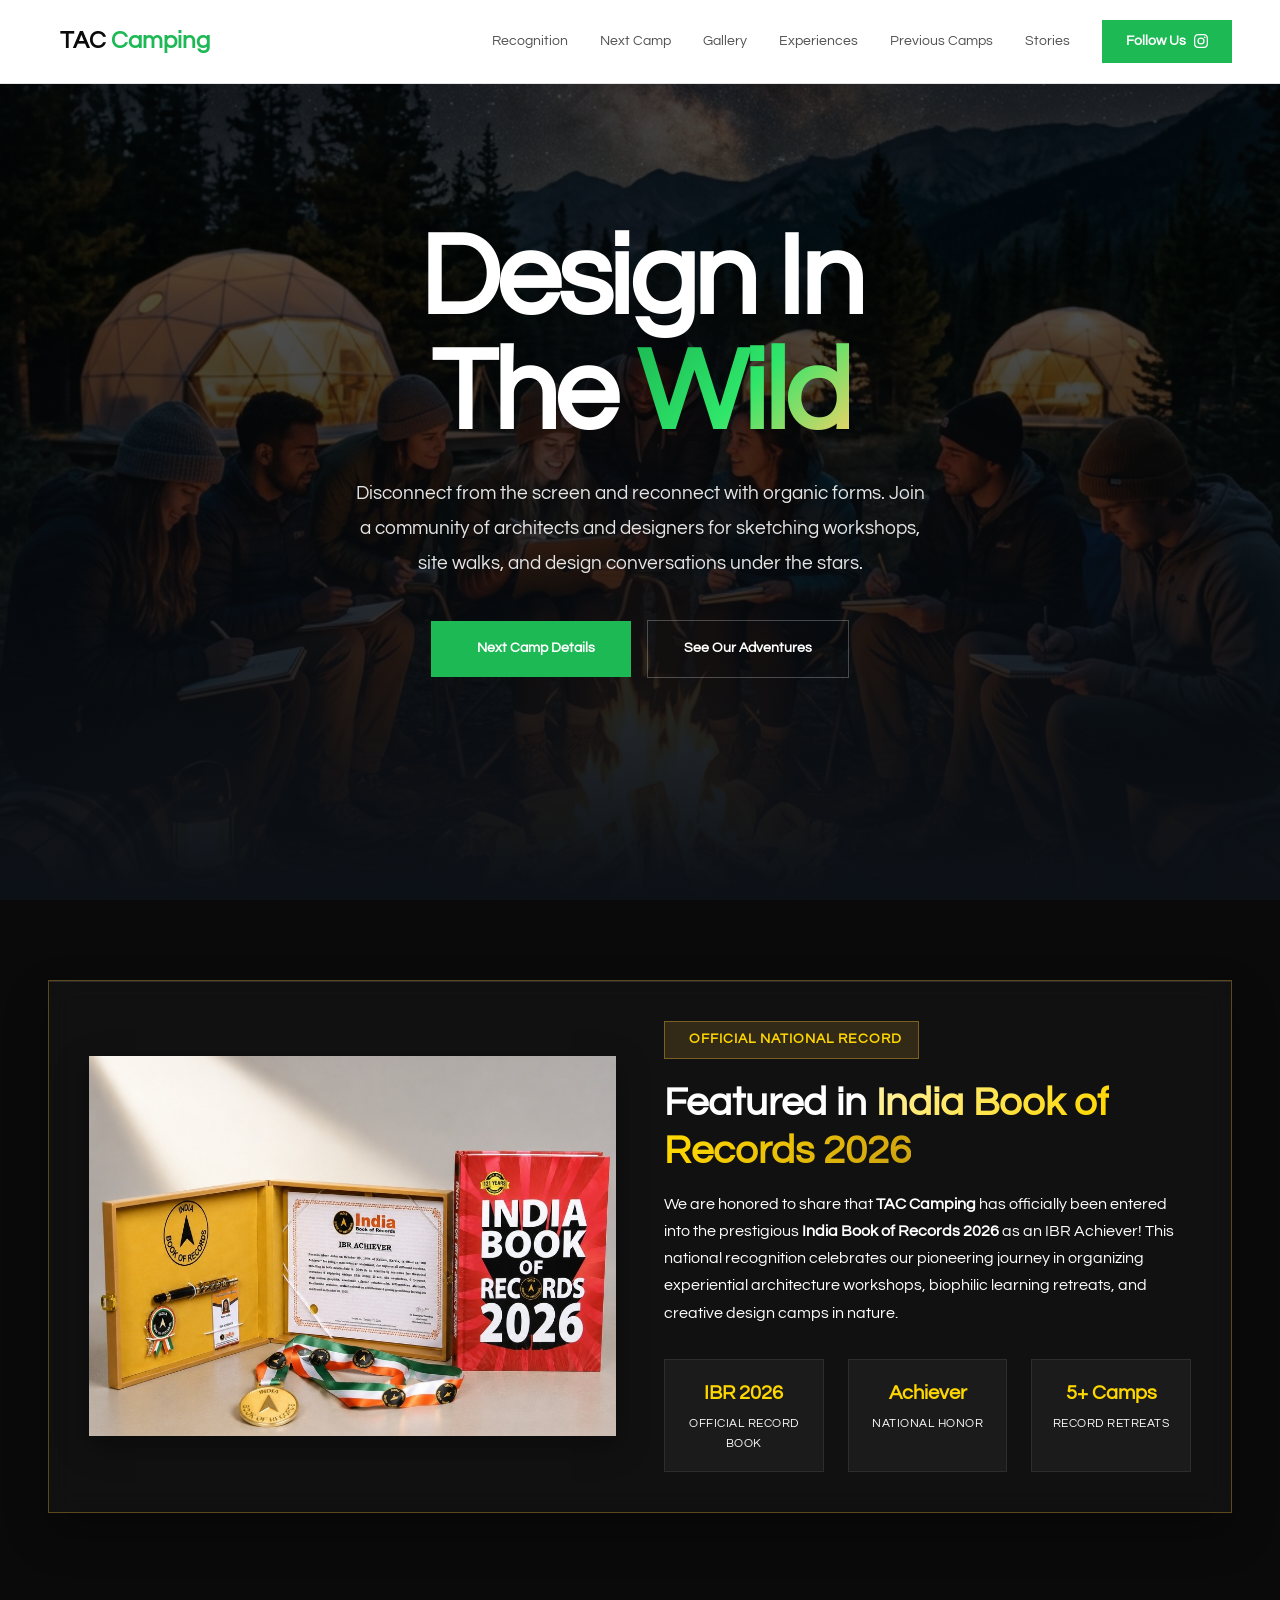
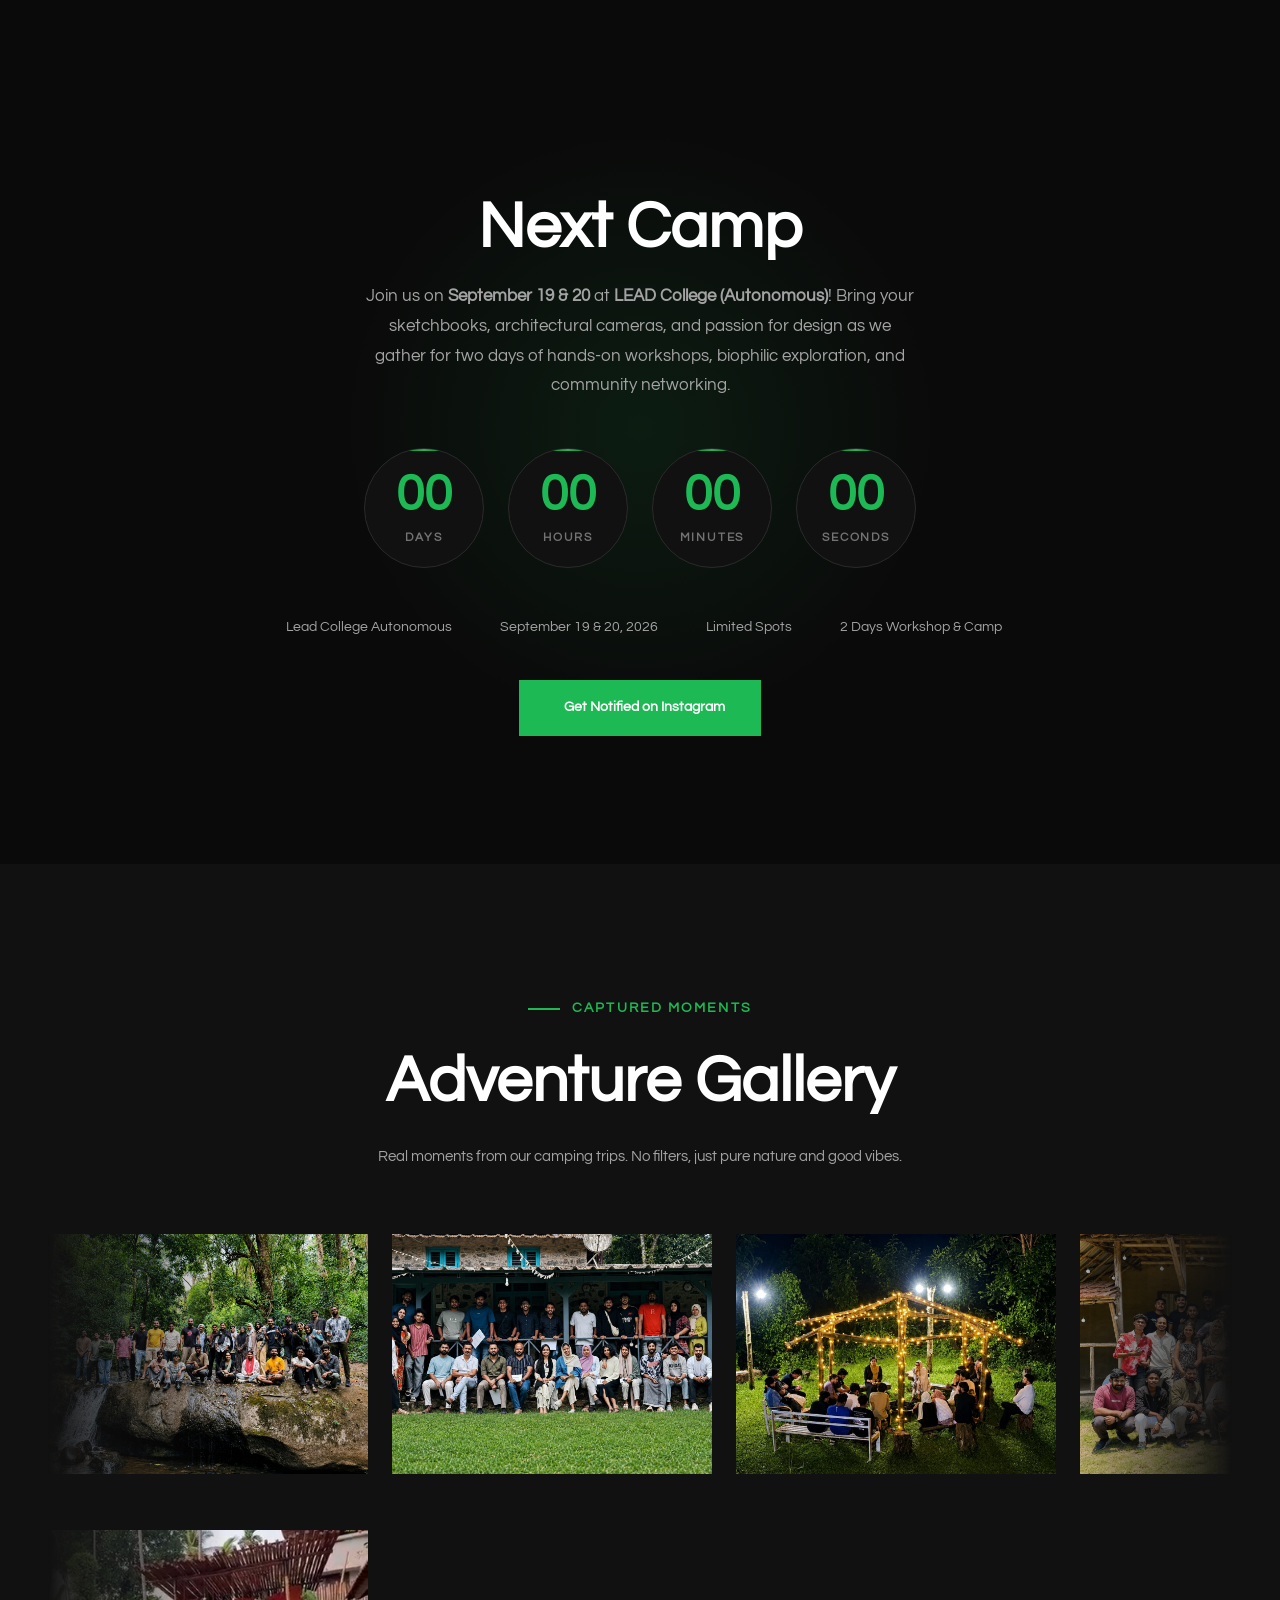
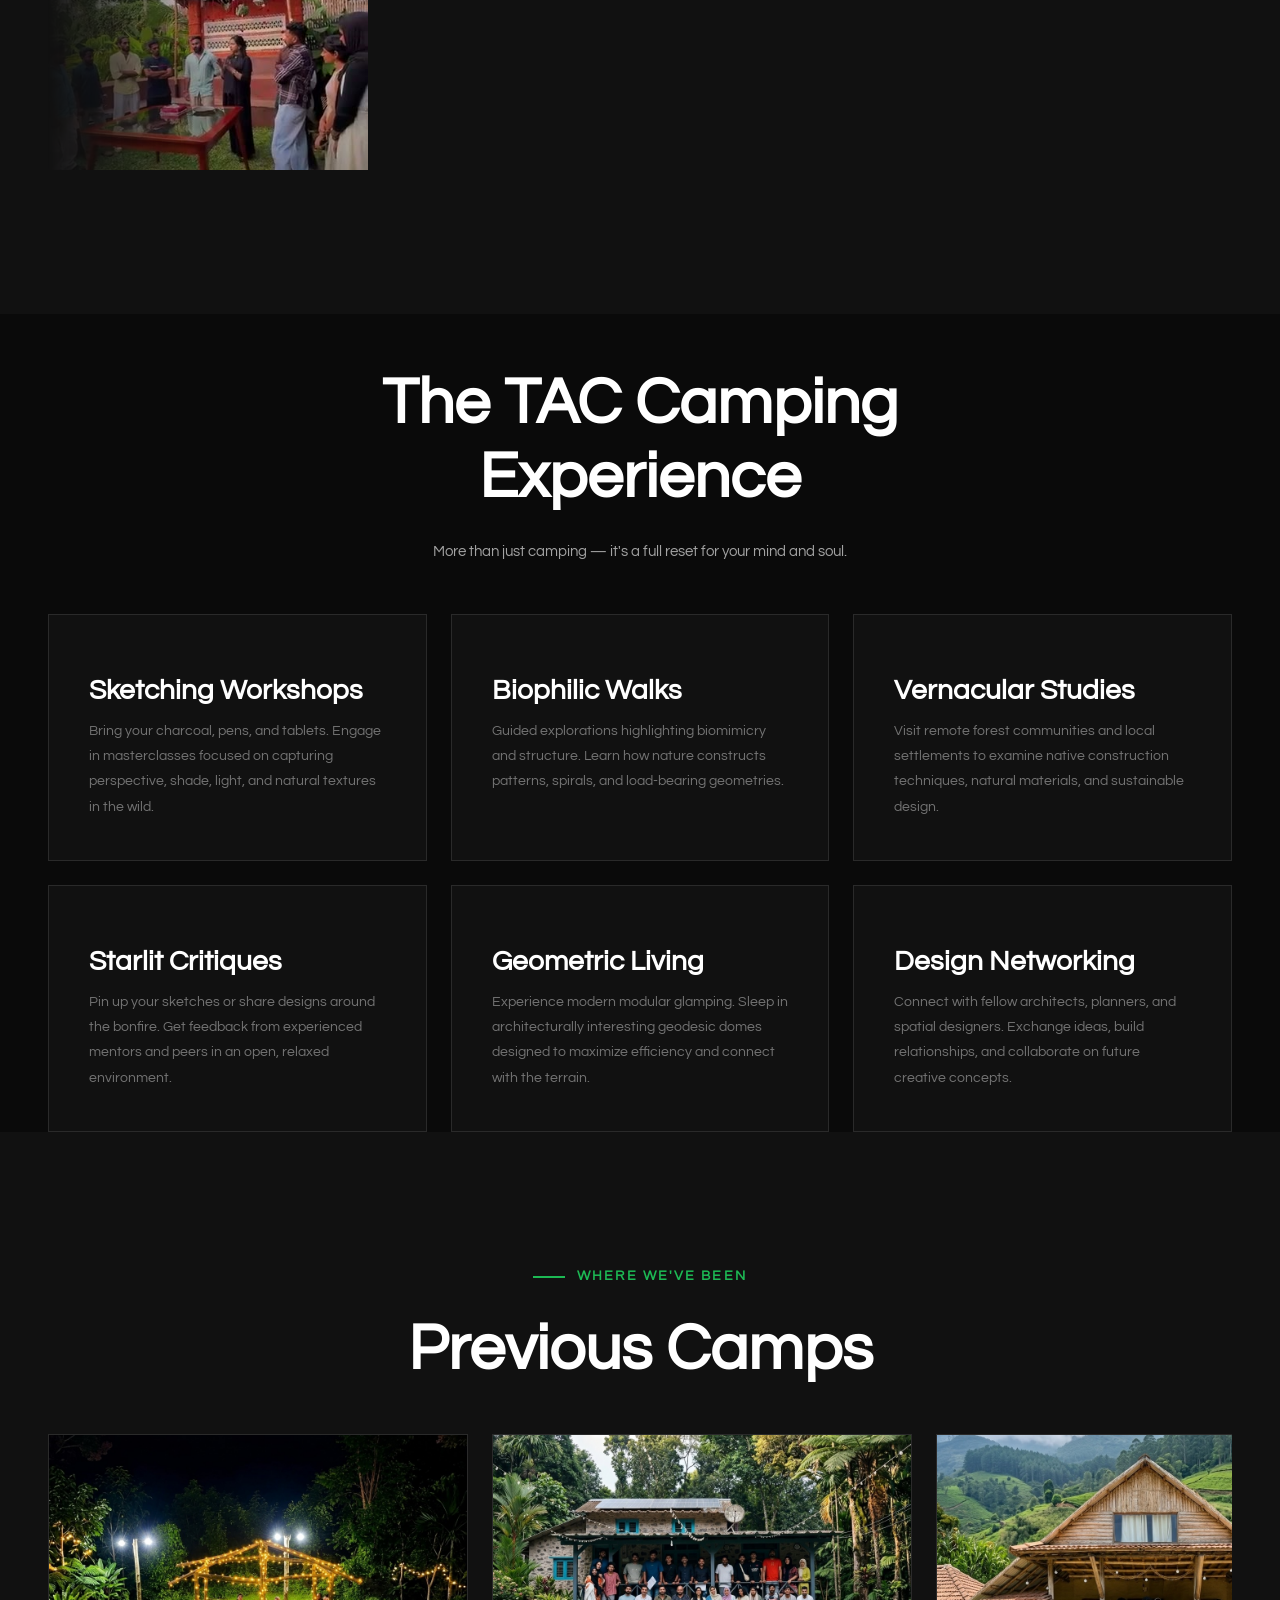
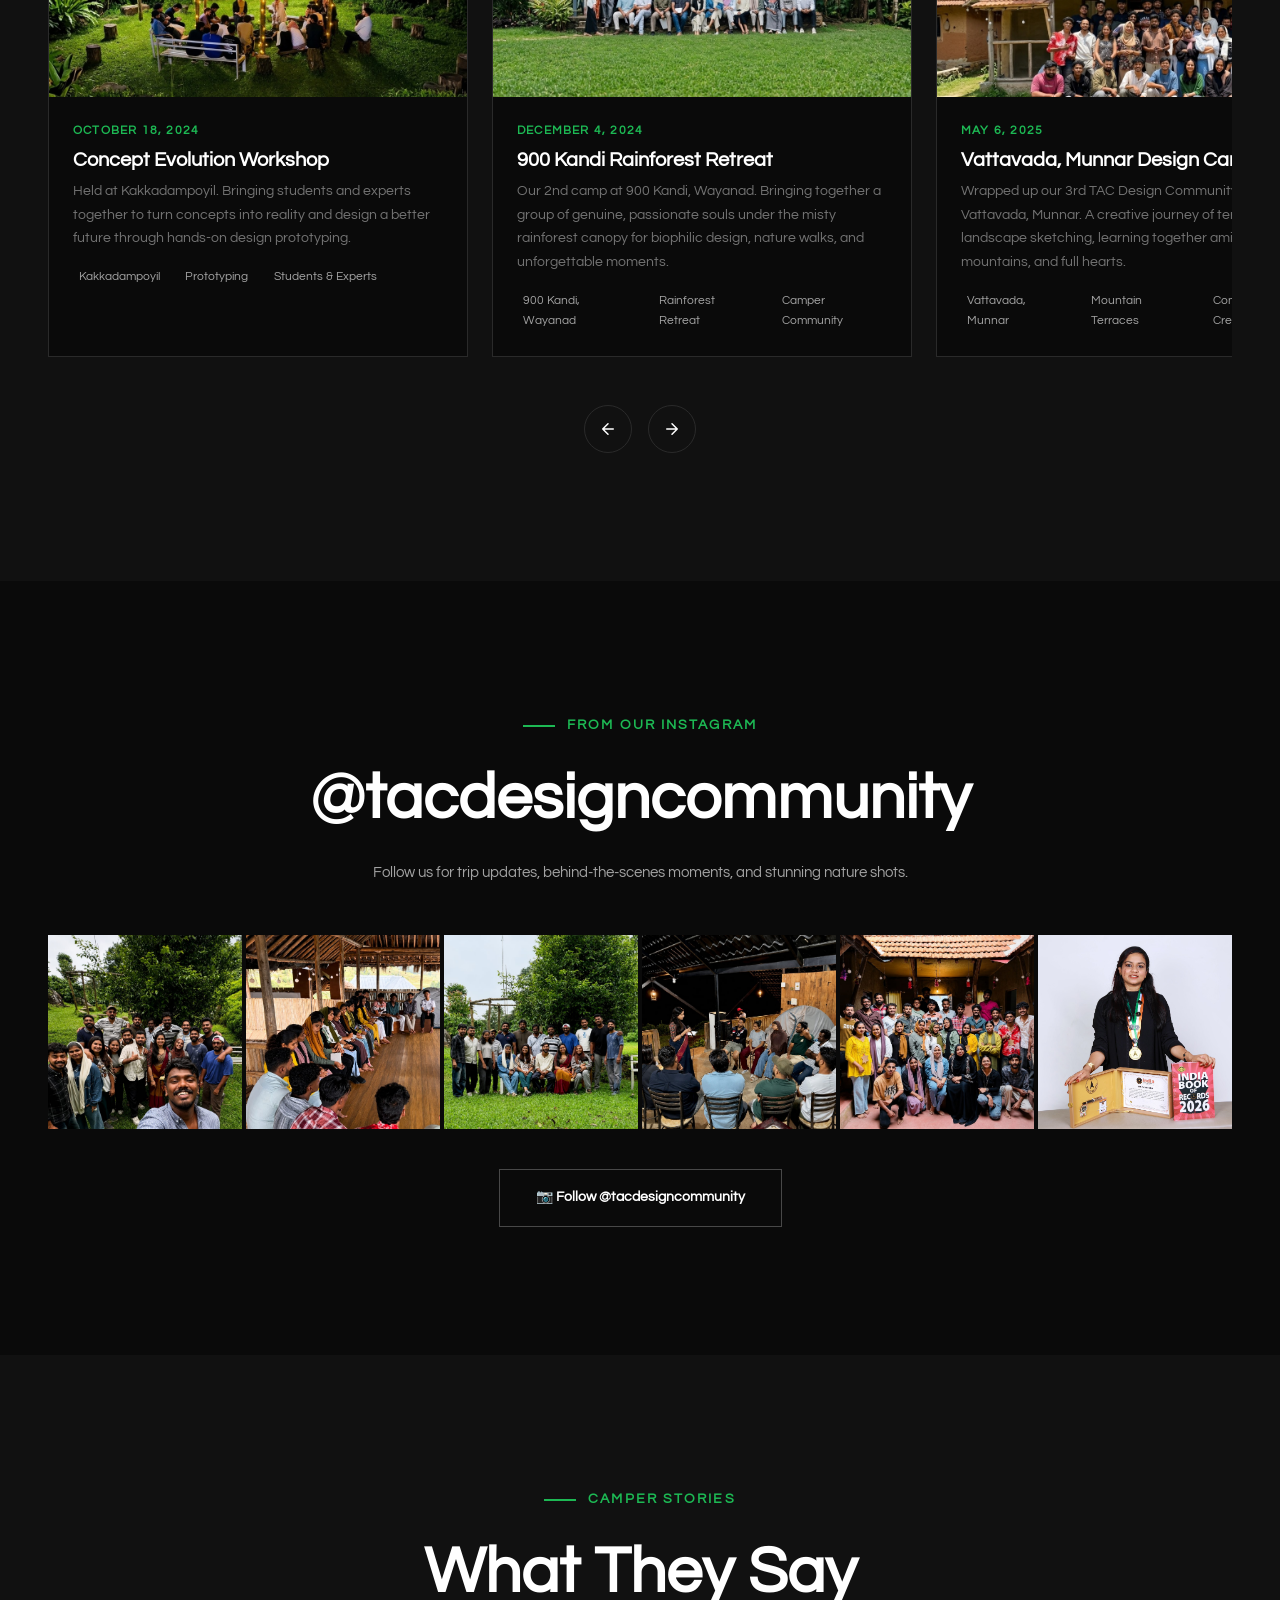
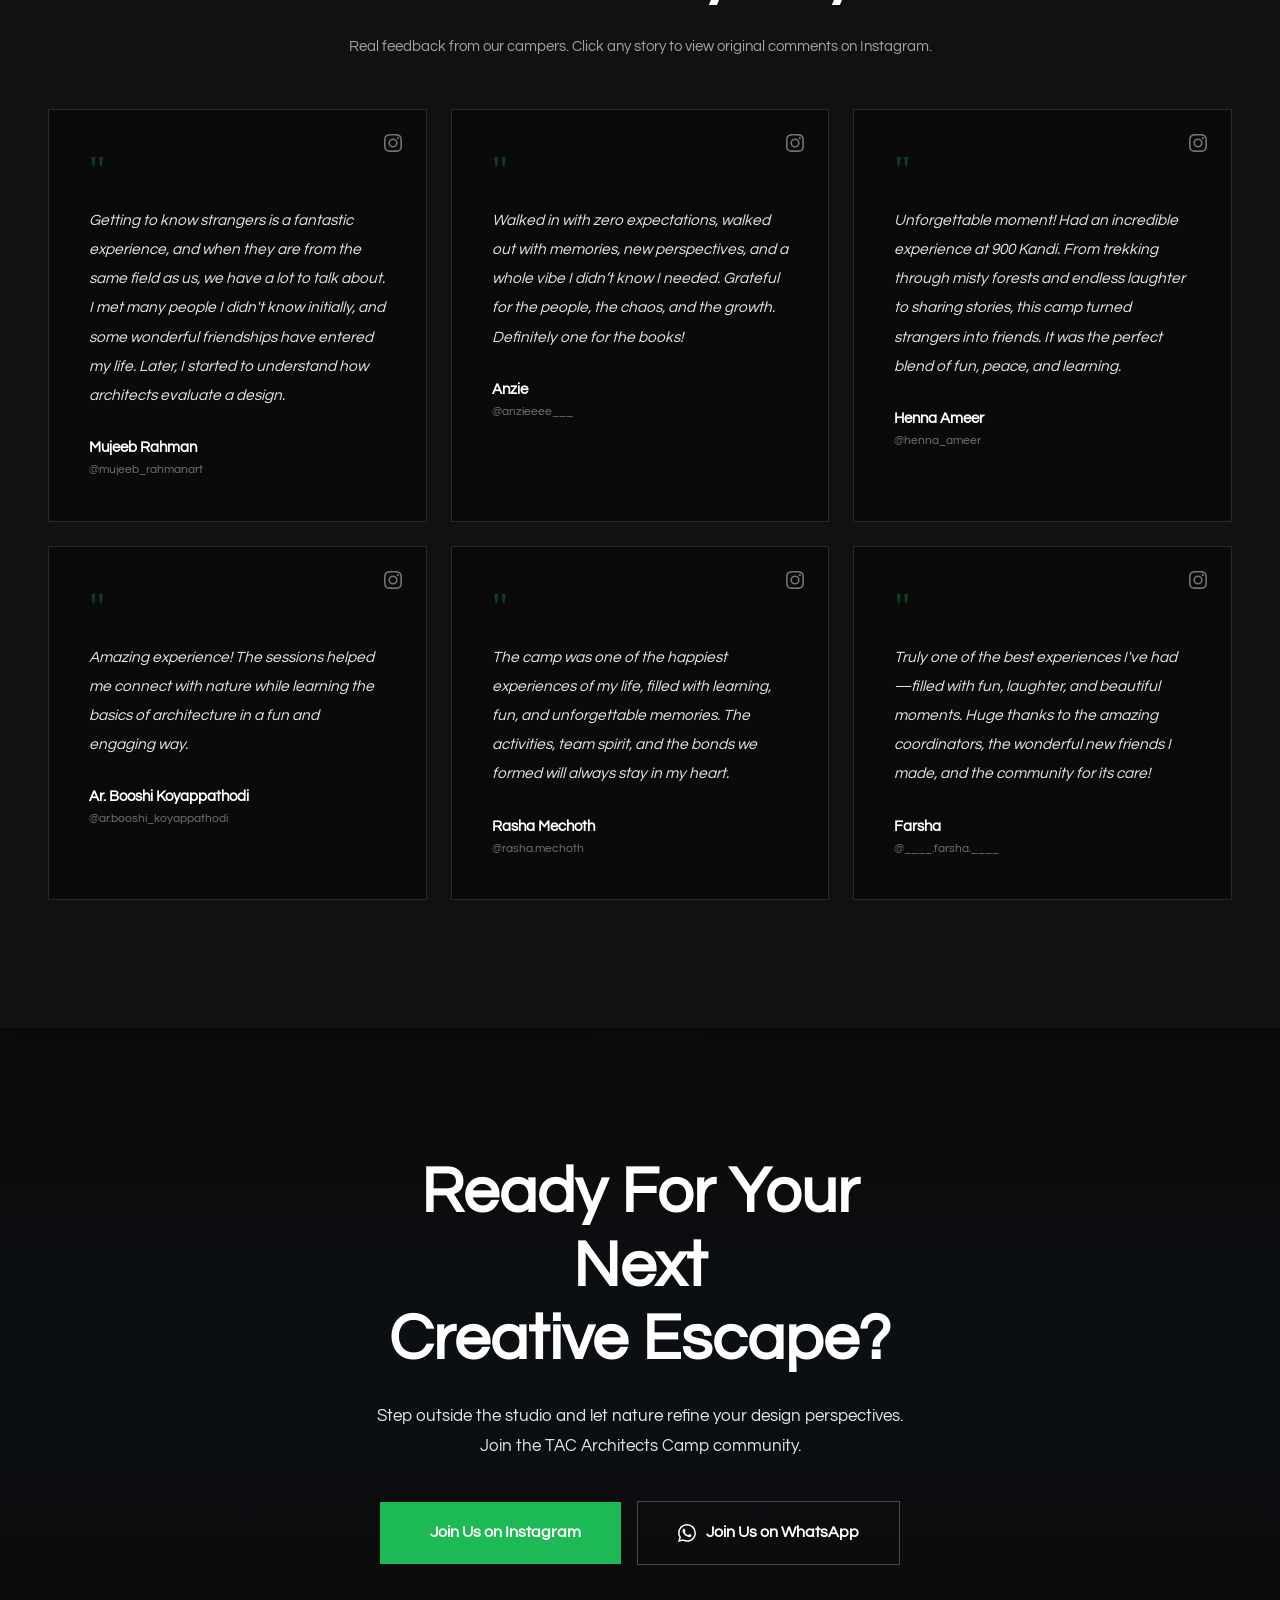
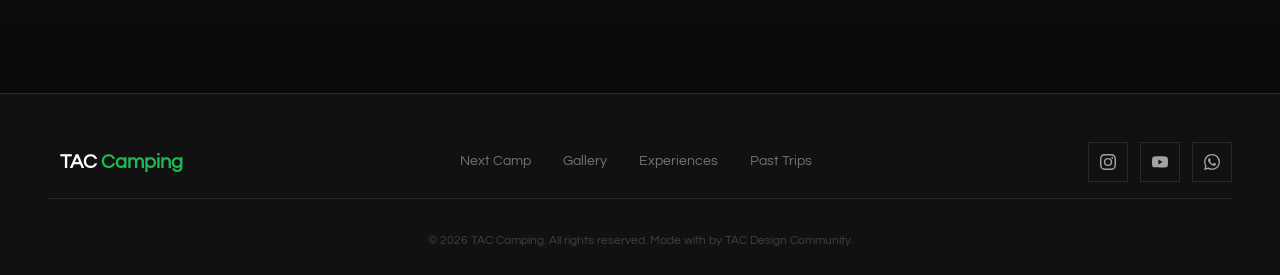
==== commit d3185d9e: "Remove TAC Architects Camp badge from hero section" ====
--- a/index.html
+++ b/index.html
@@ -59,10 +59,6 @@
     <div class="hero__fireflies" id="fireflies"></div>
 
     <div class="hero__content">
-      <div class="hero__badge">
-        <span class="hero__badge-fire"><i data-lucide="ruler"></i></span>
-        TAC Architects Camp
-      </div>
       <h1 class="hero__title">
         Design In<br>
         The <span class="hero__title-wild">Wild</span>
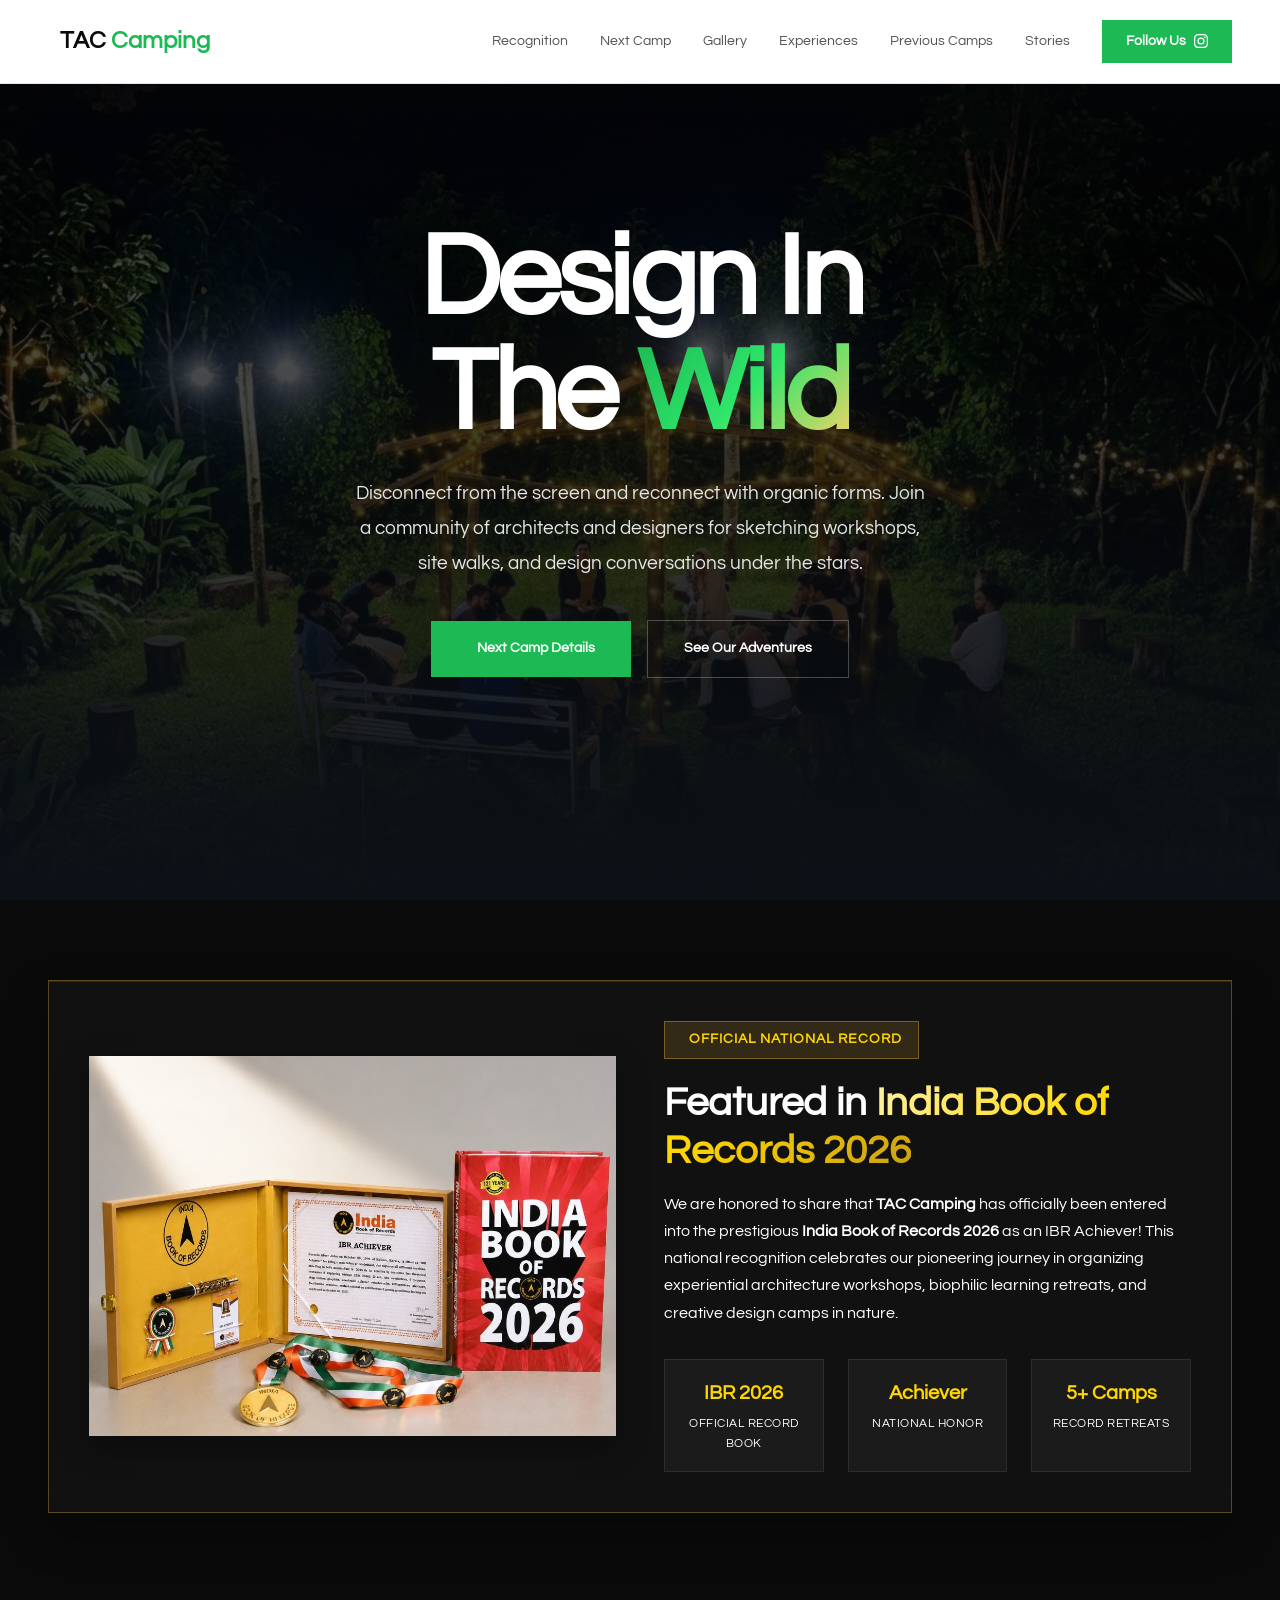
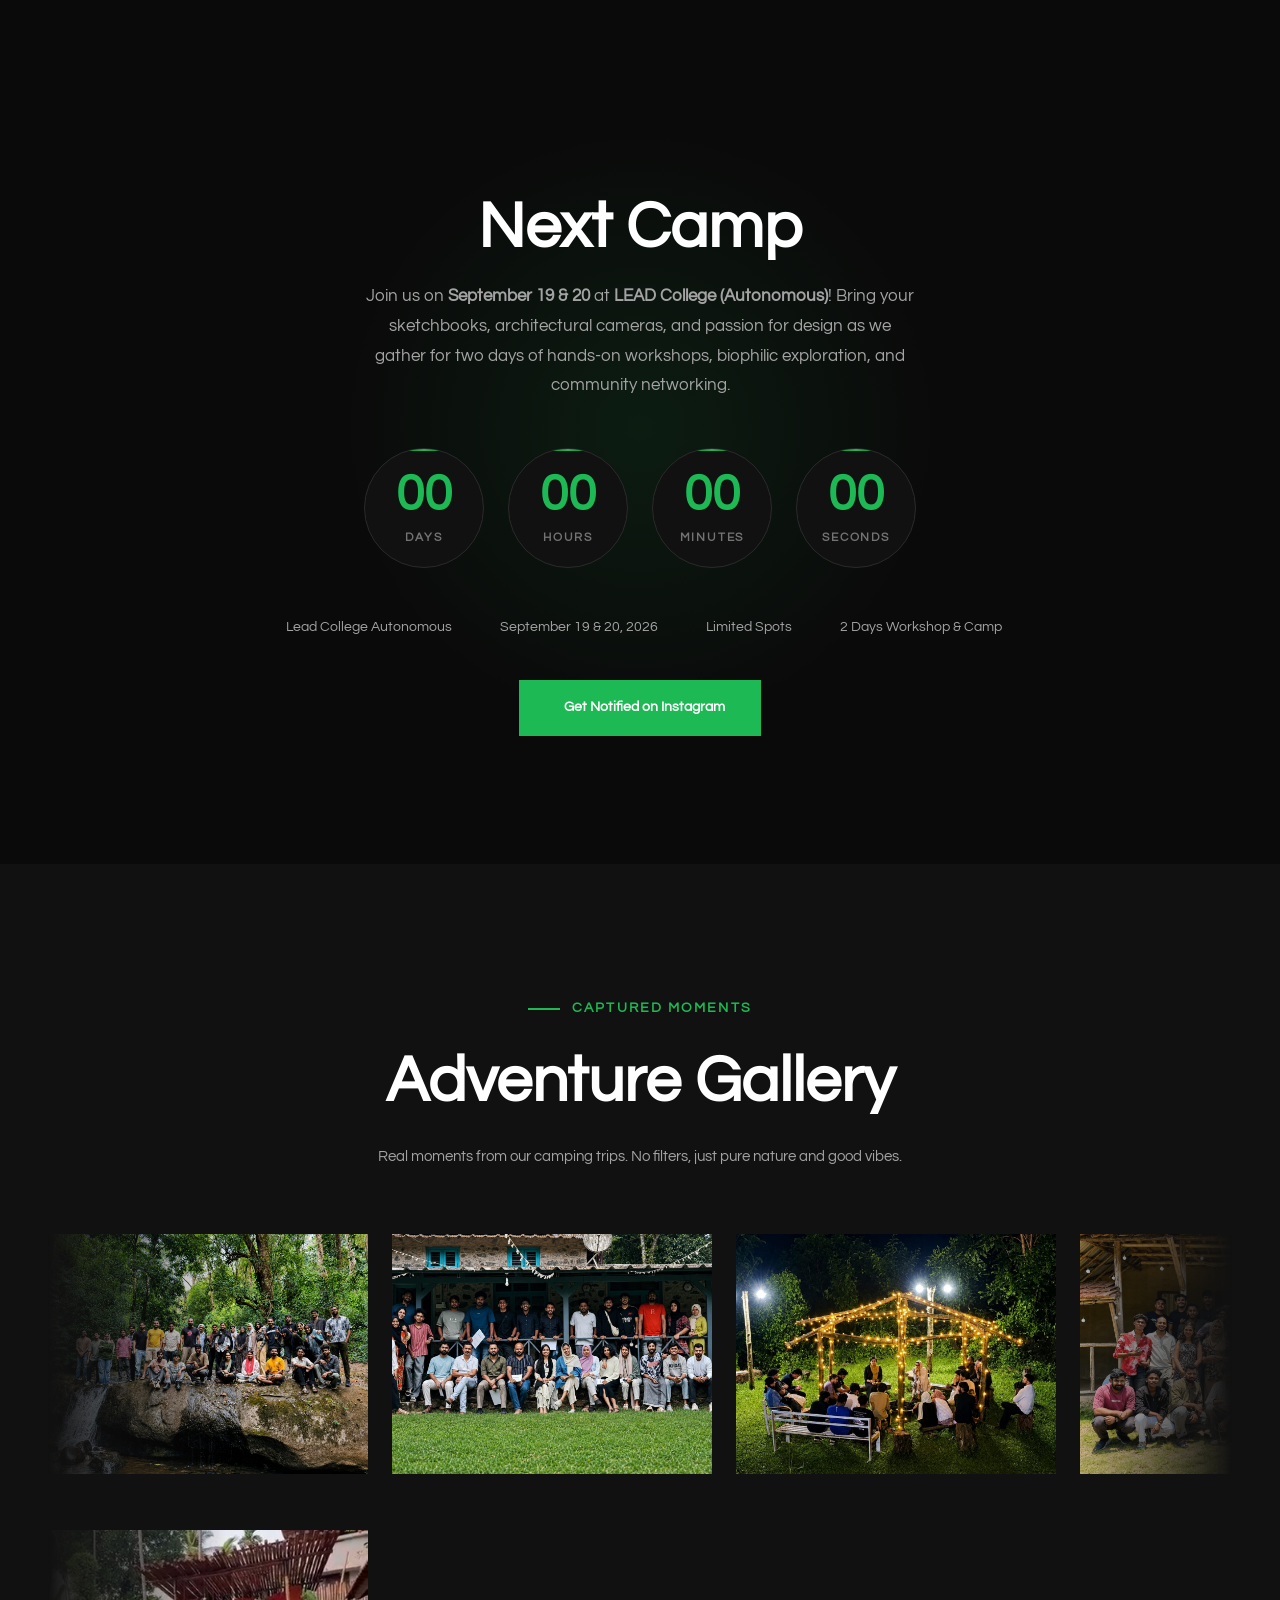
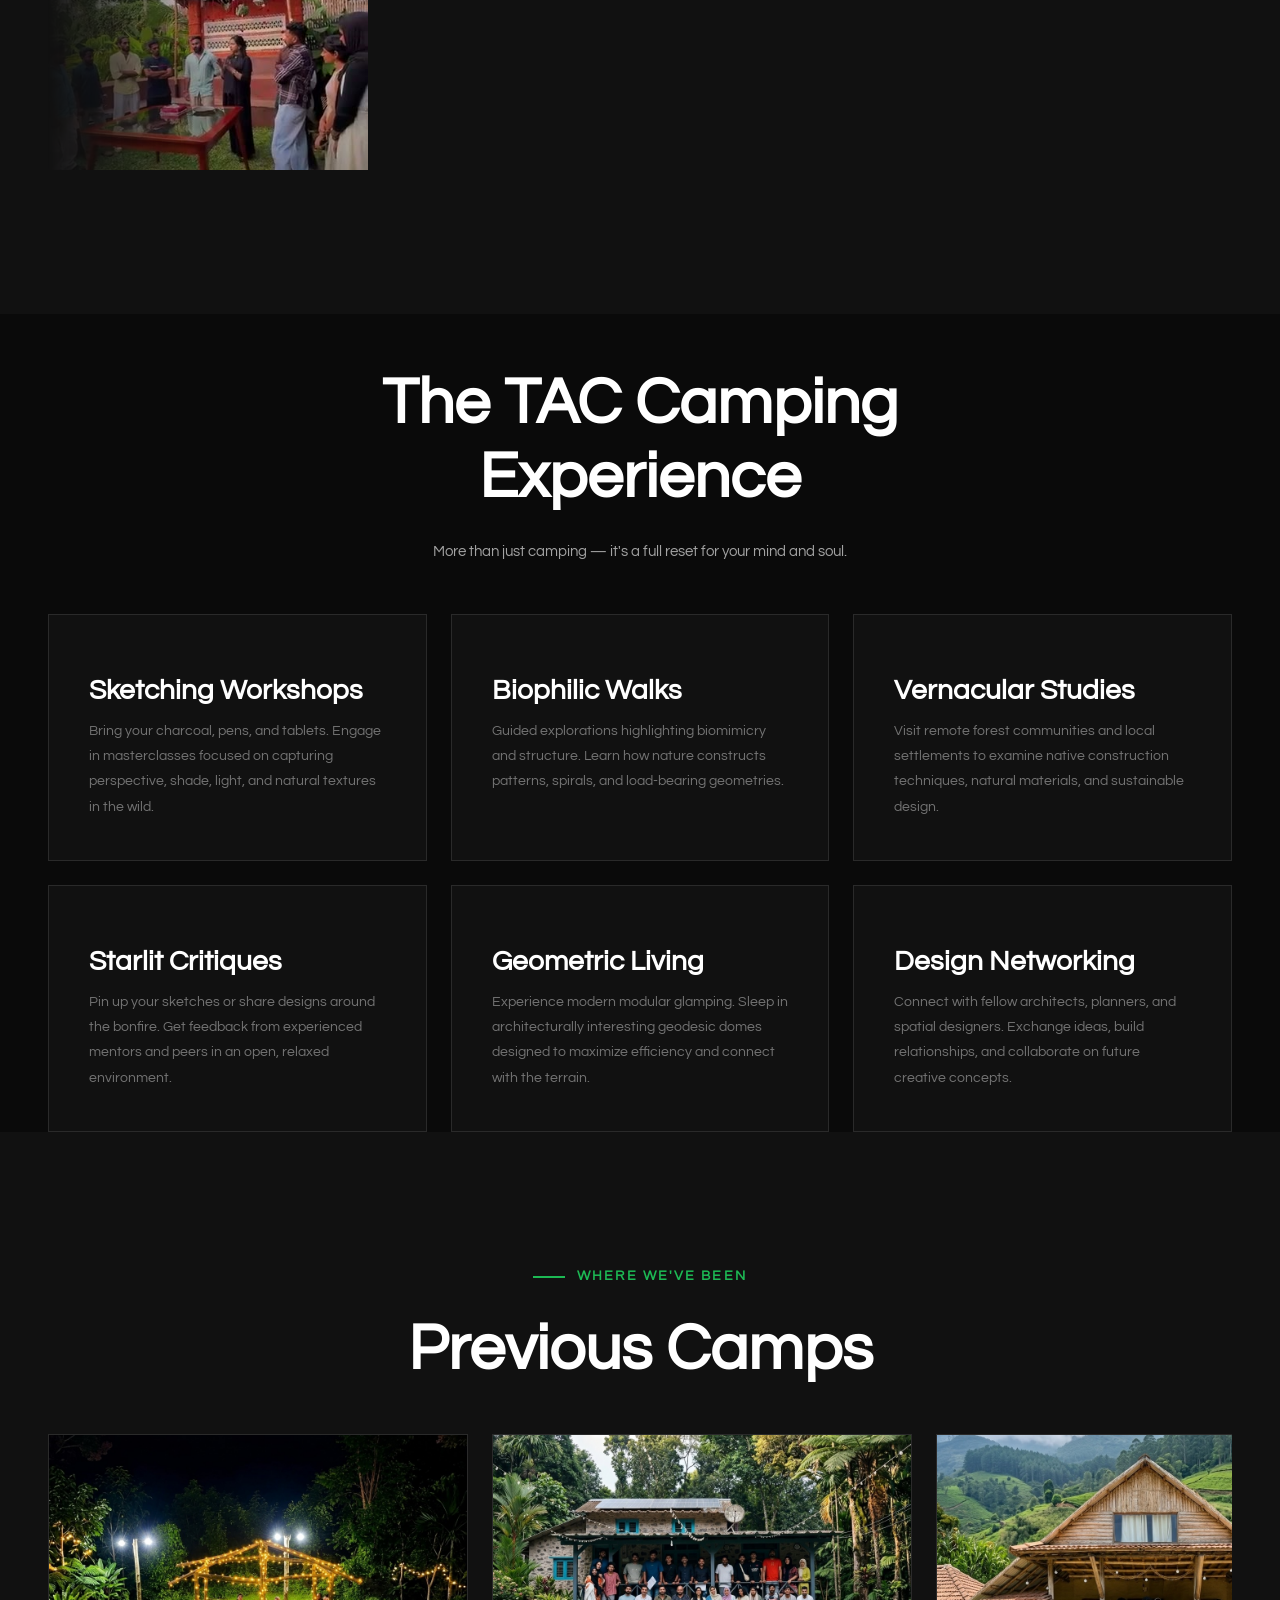
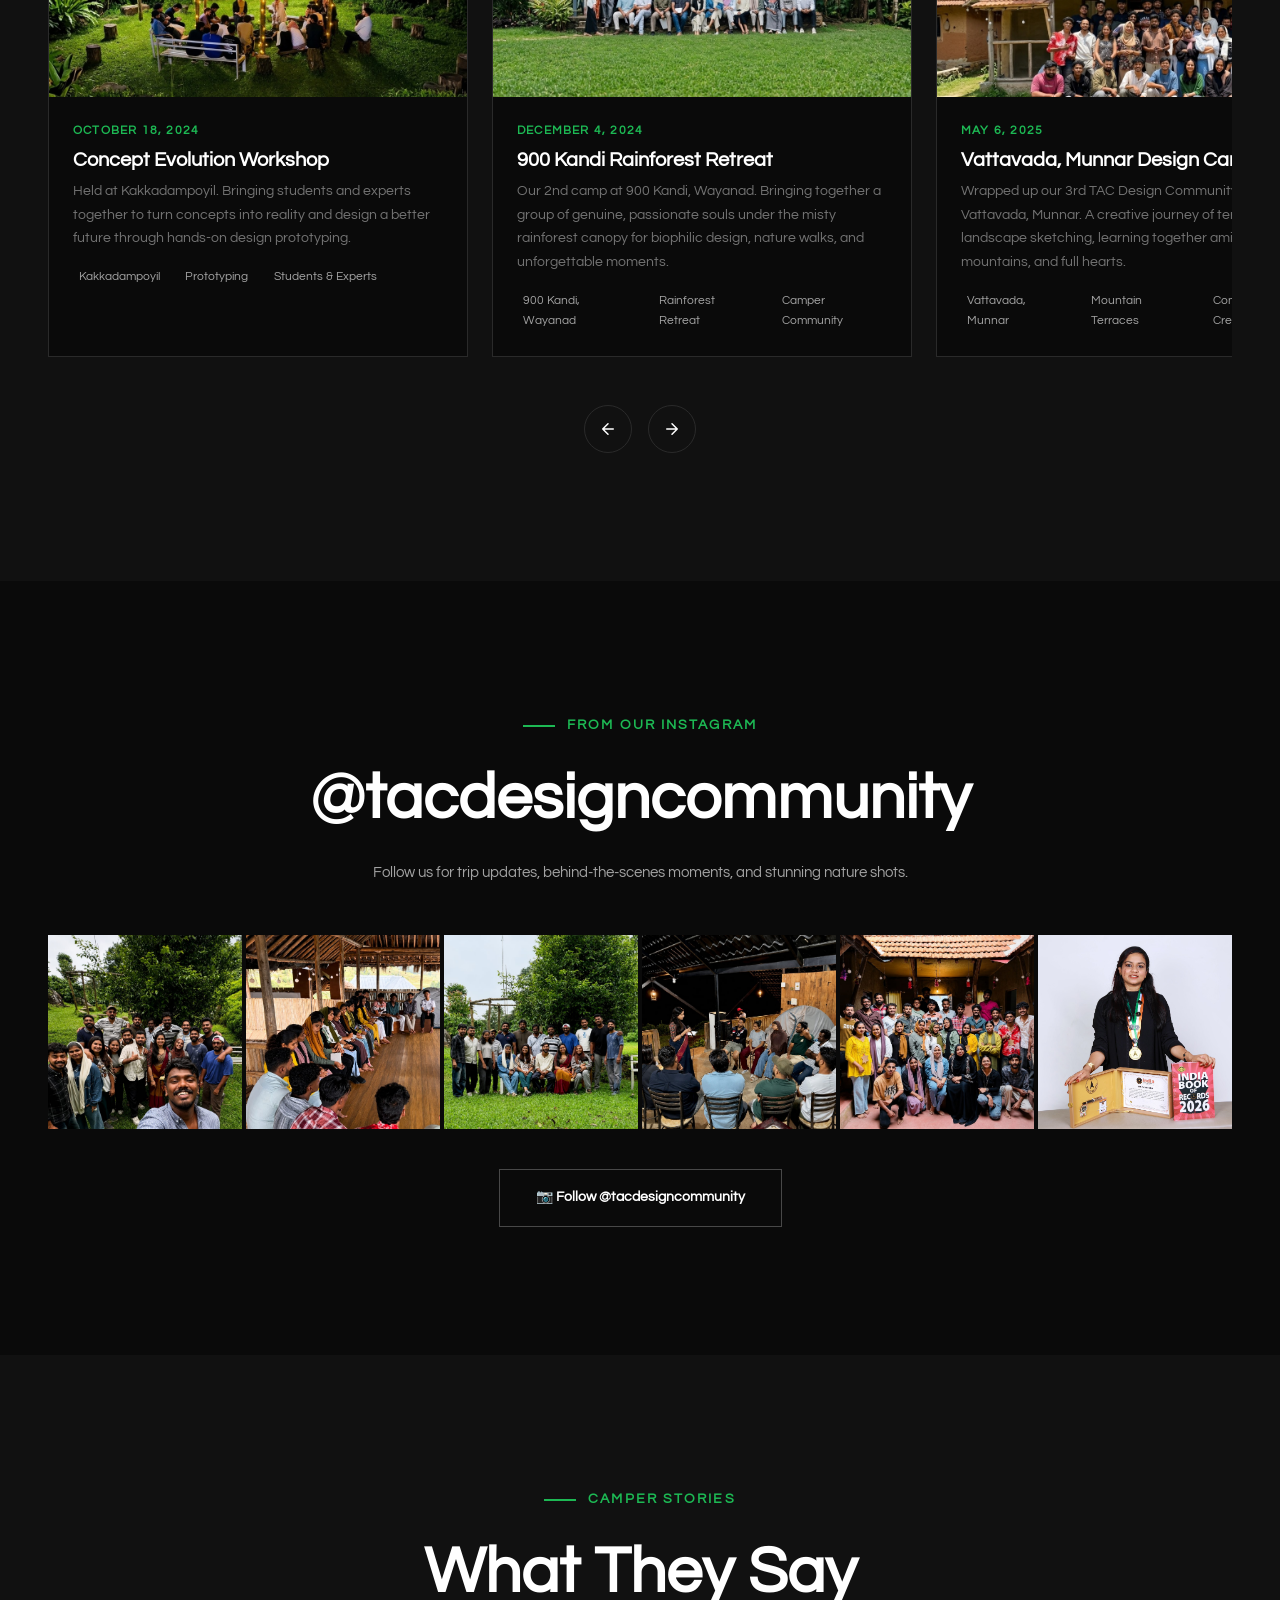
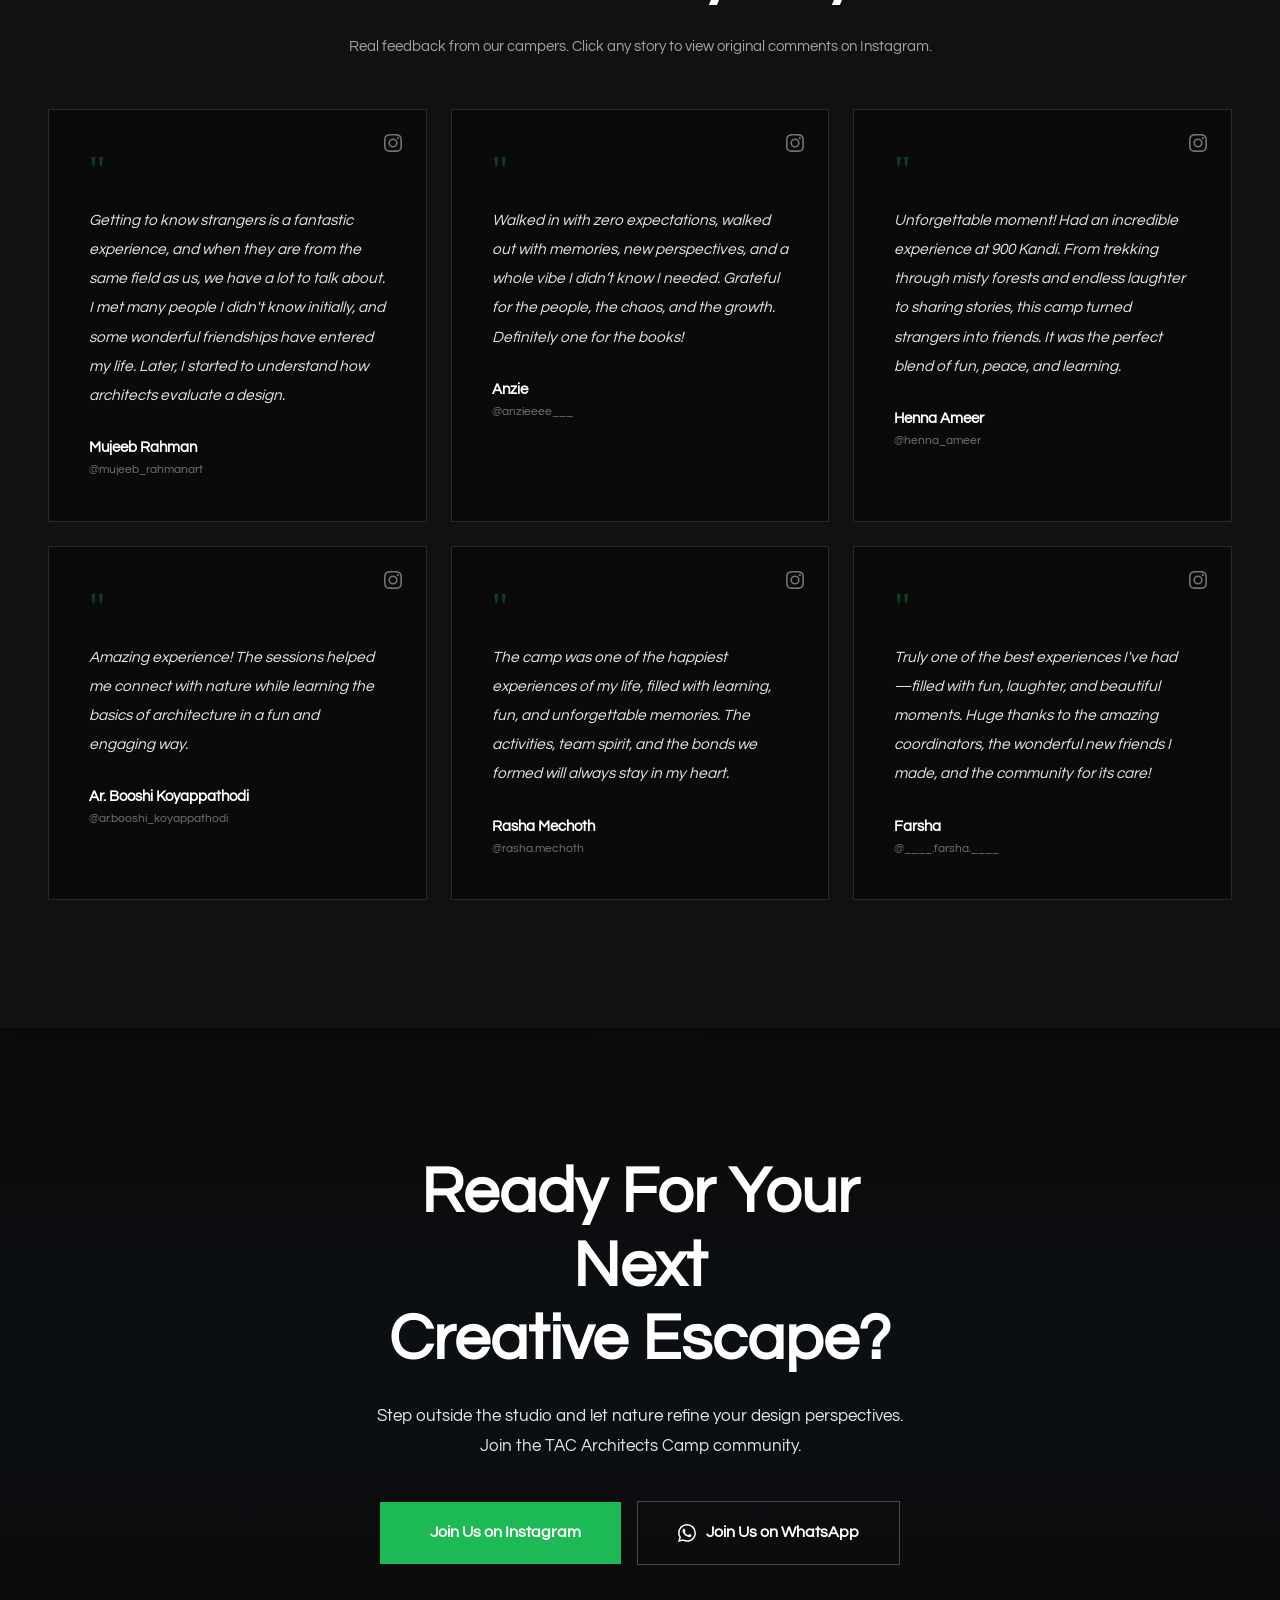
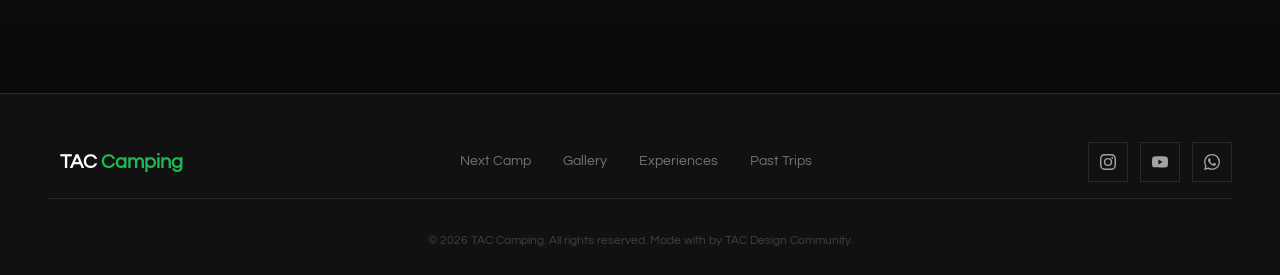
==== commit 3cfc227d: "Replace AI hero image with real camp photo" ====
--- a/index.html
+++ b/index.html
@@ -51,7 +51,7 @@
   <!-- ===== HERO ===== -->
   <section class="hero" id="hero">
     <div class="hero__bg">
-      <img src="assets/hero.png" alt="Campfire under the stars" loading="eager">
+      <img src="assets/past_camp_1.jpg" alt="TAC Camp participants sketching and interacting" loading="eager">
     </div>
     <div class="hero__overlay"></div>
 
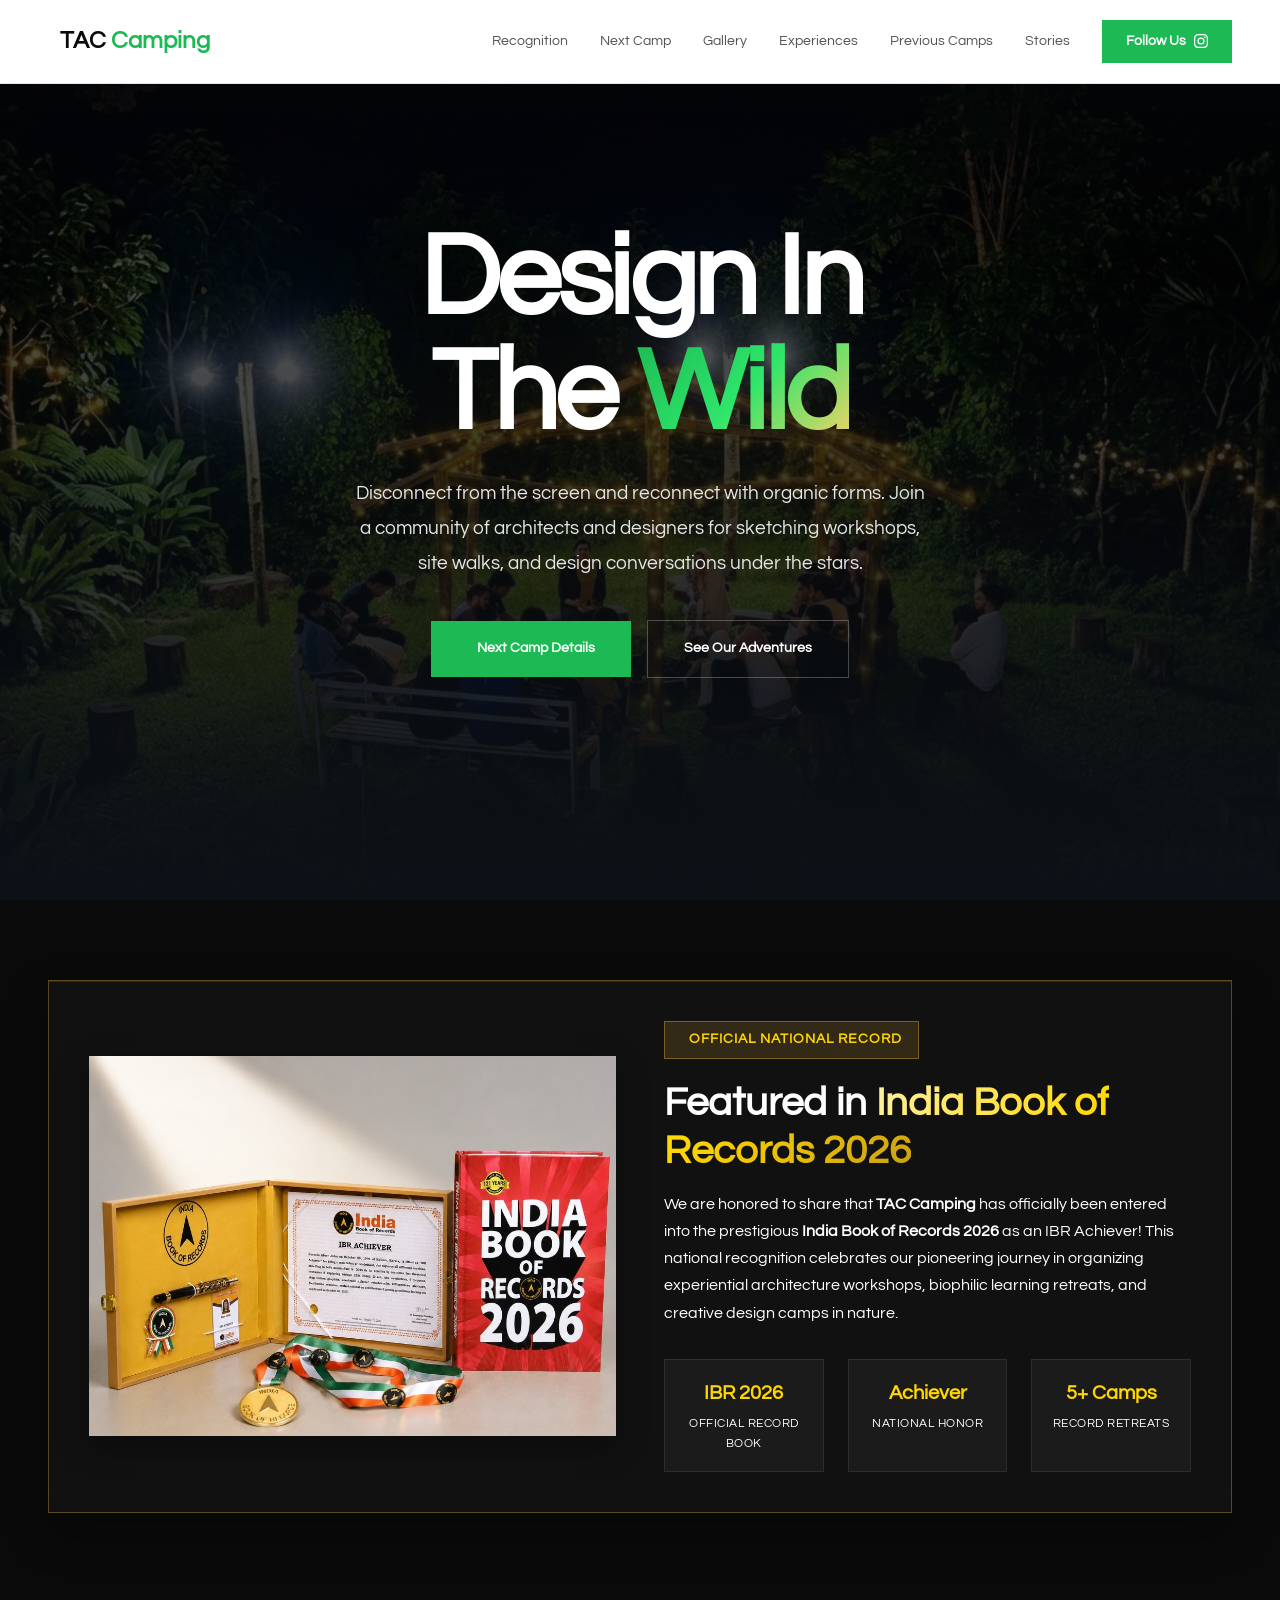
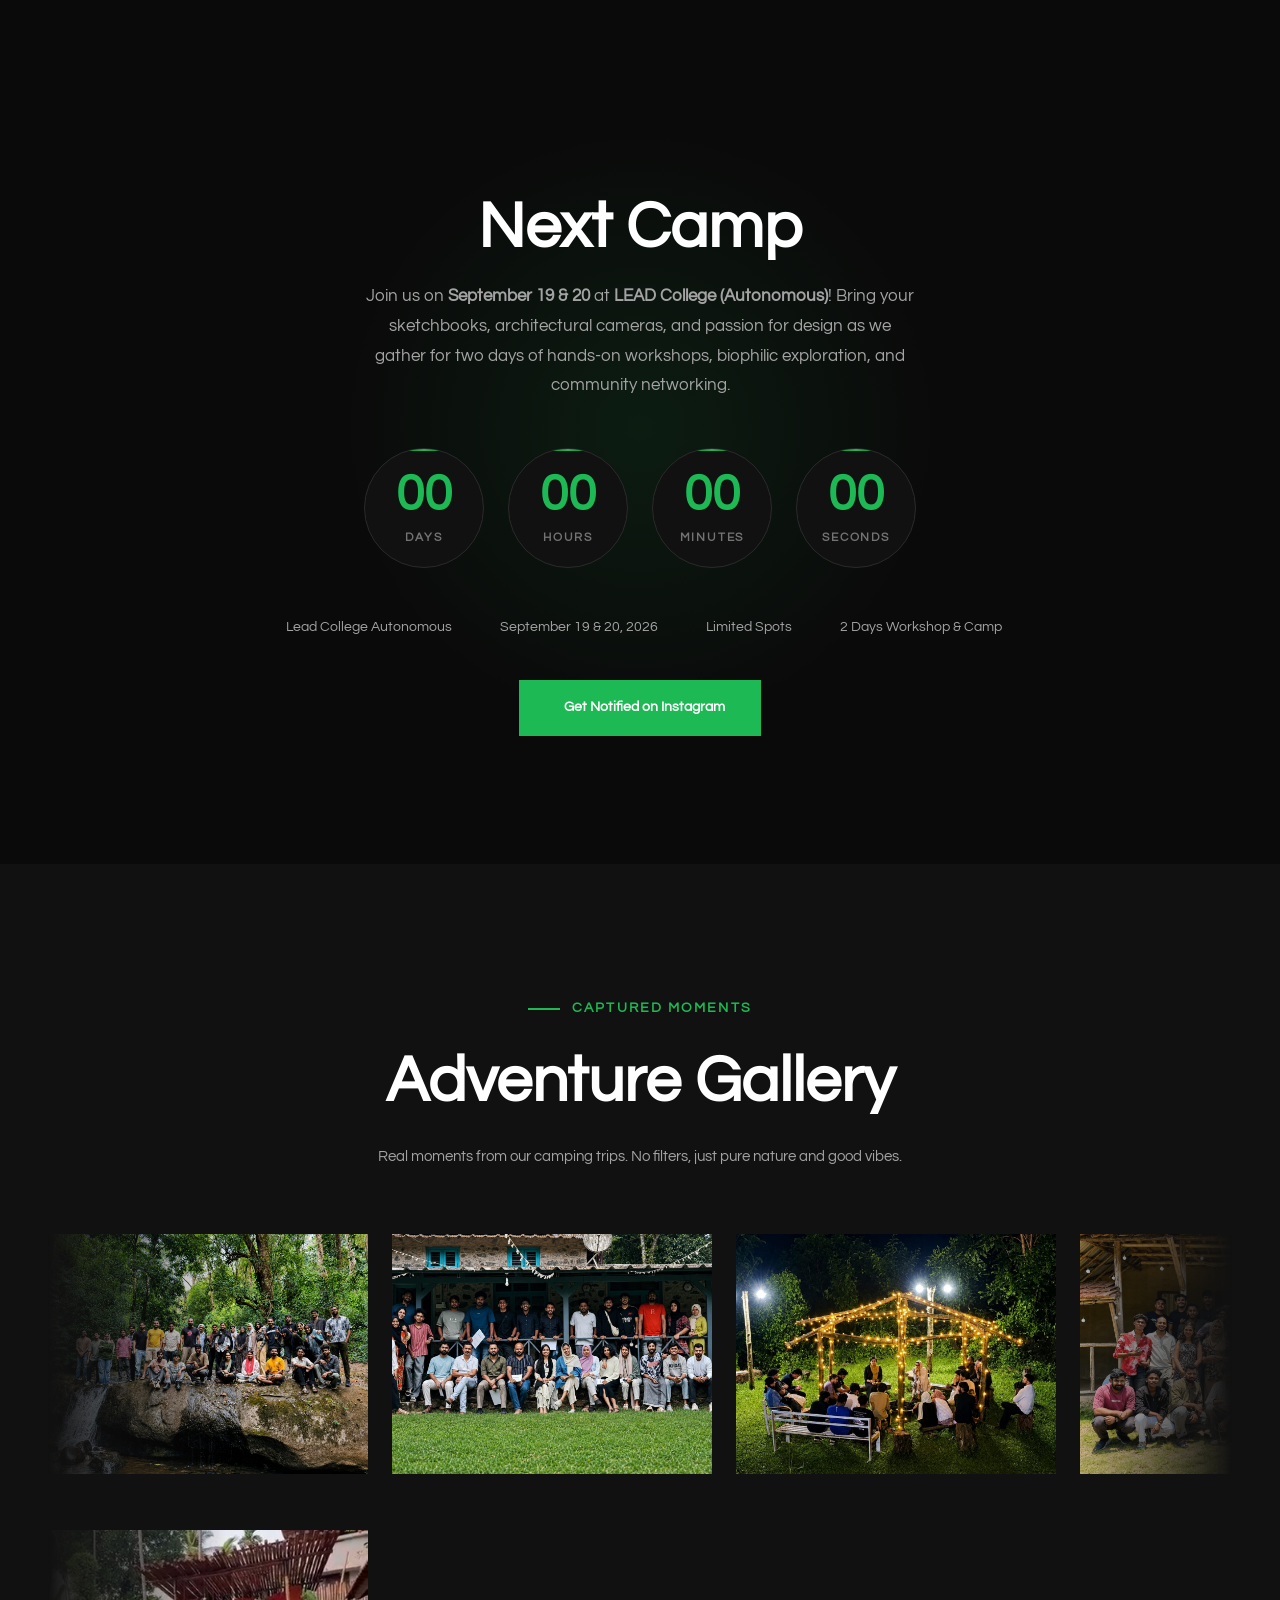
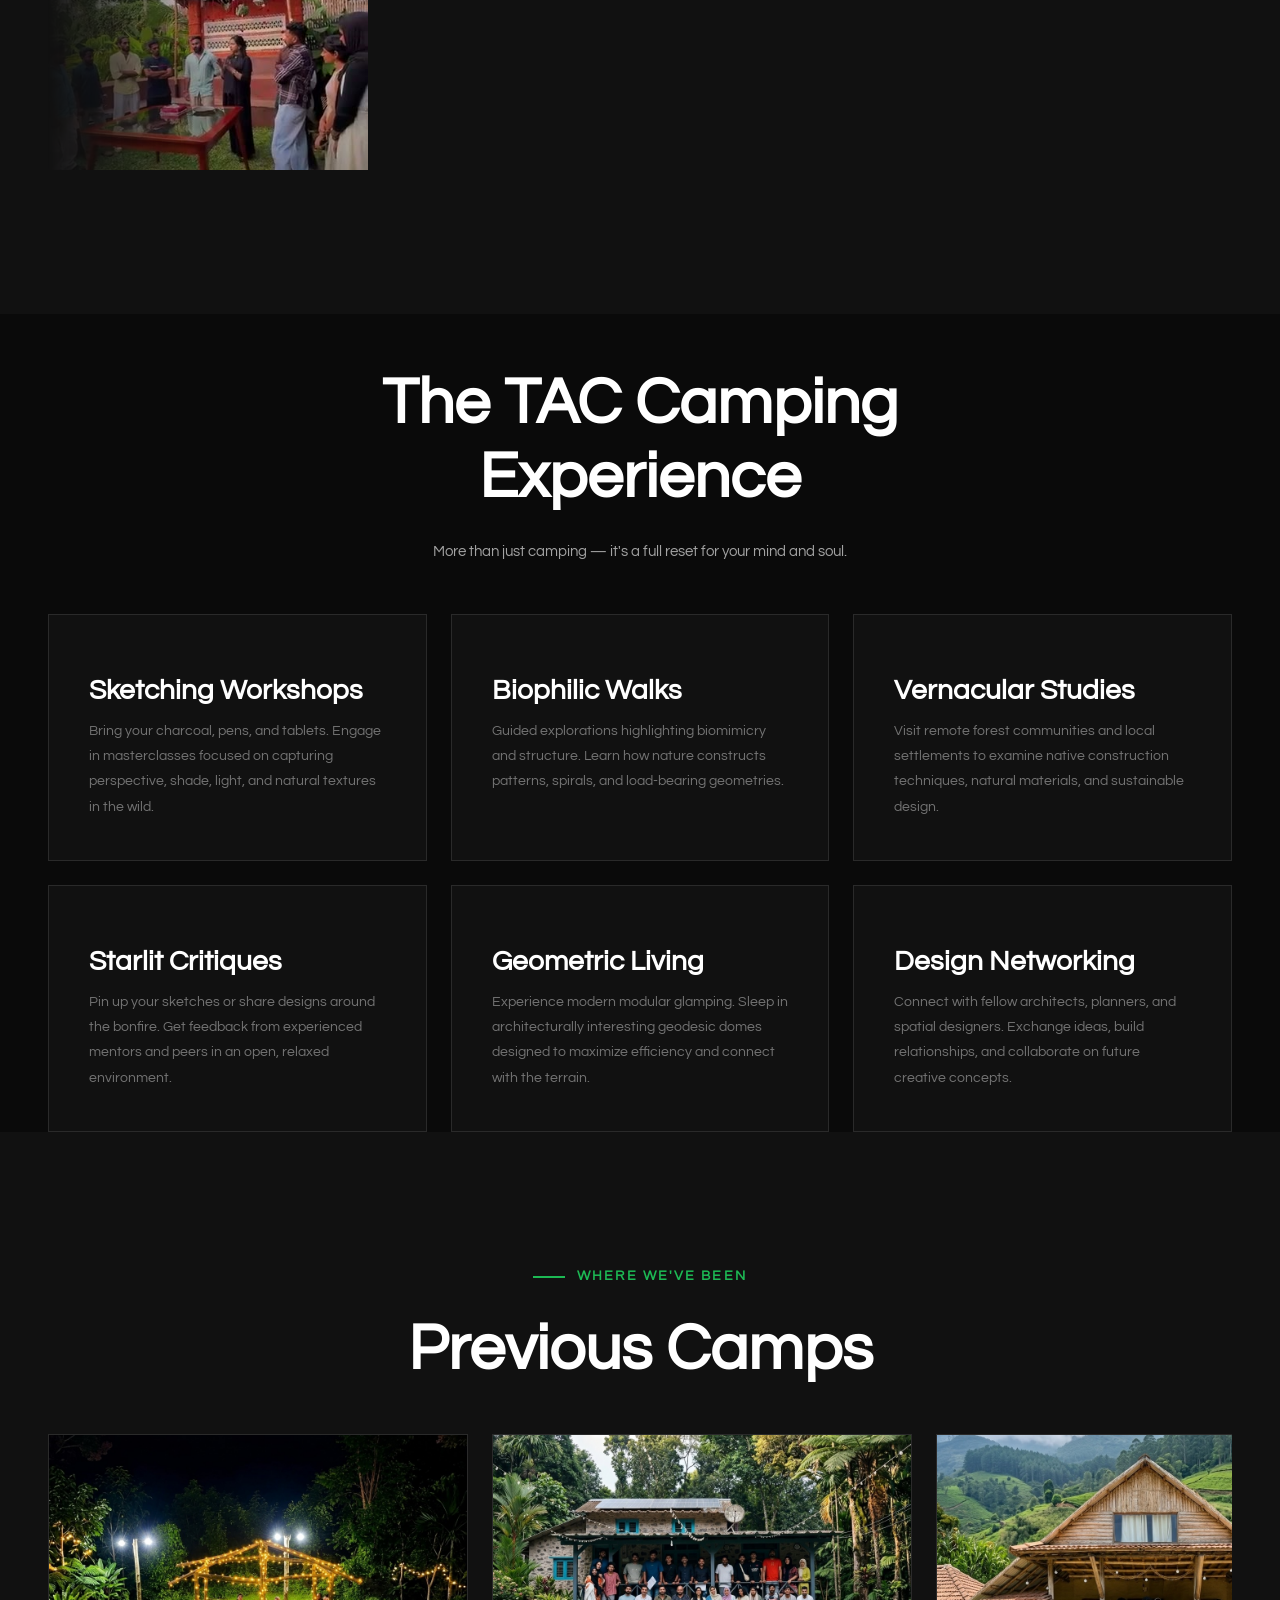
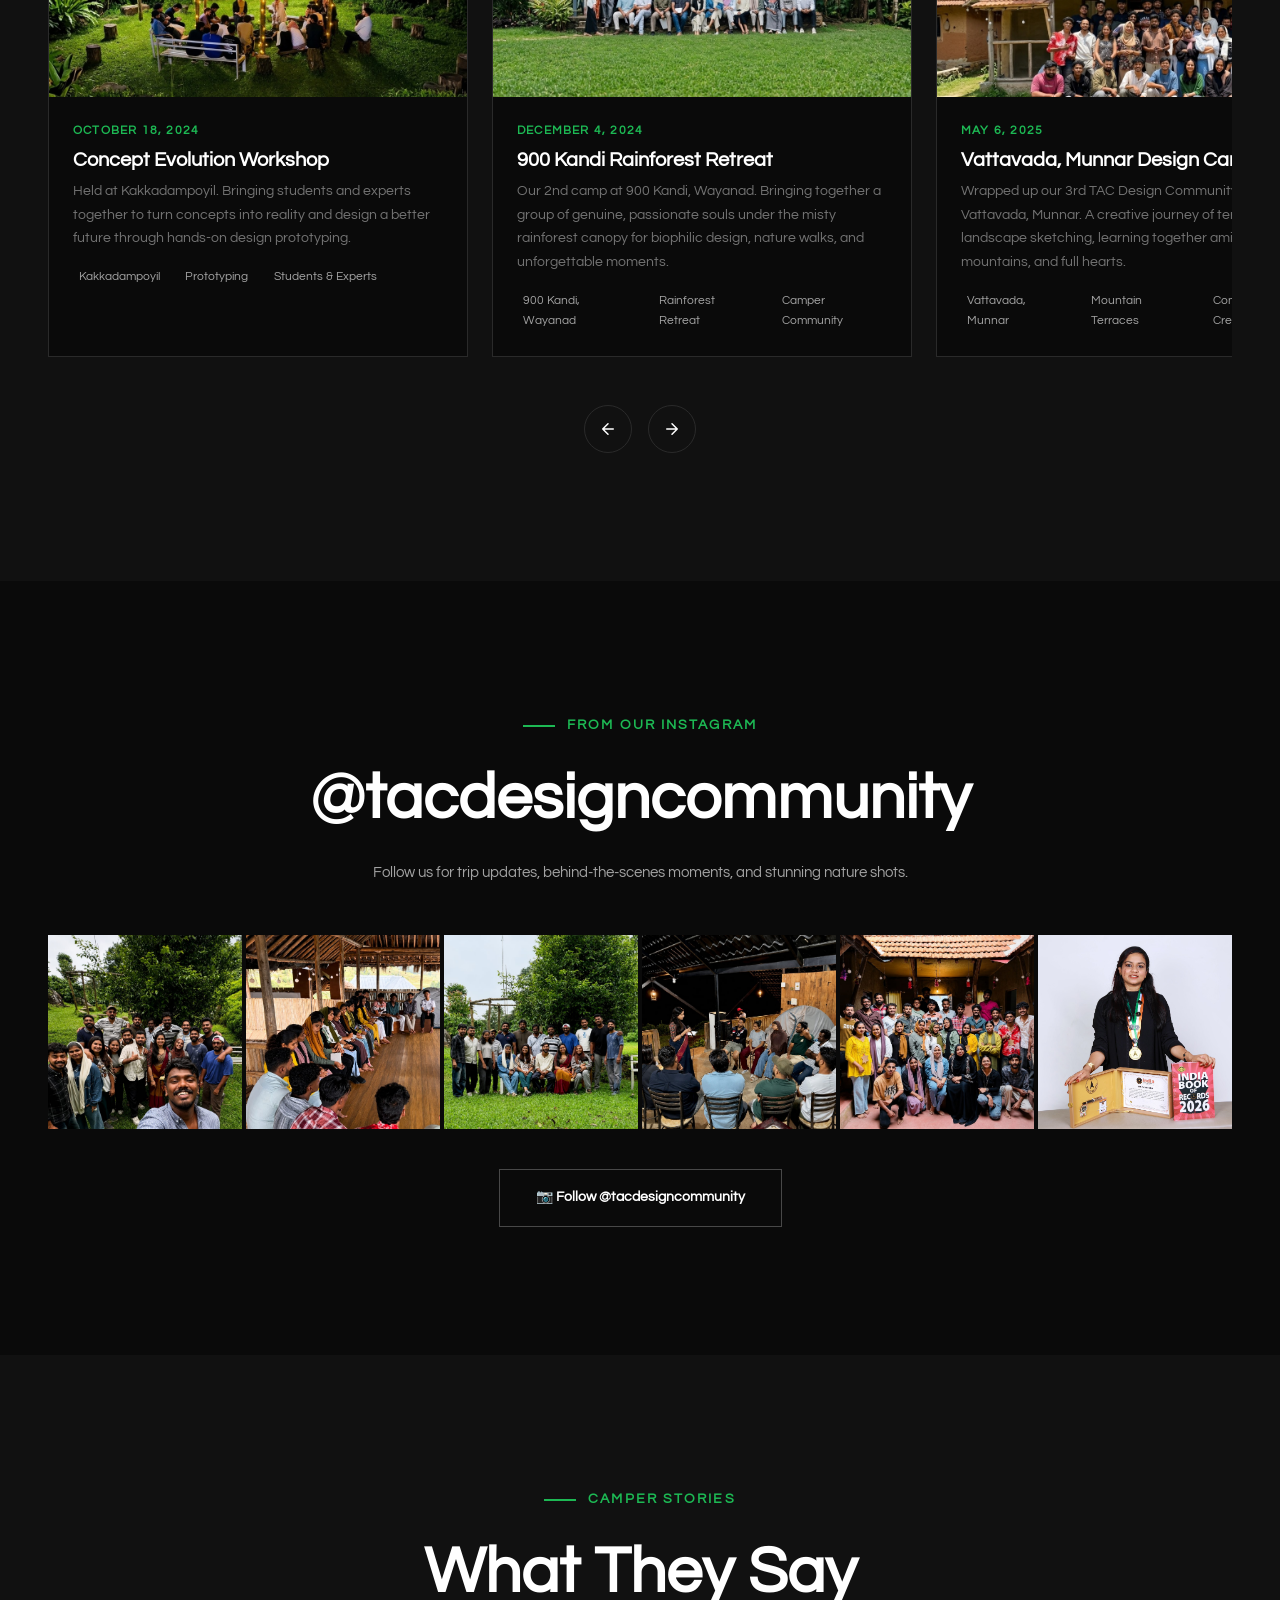
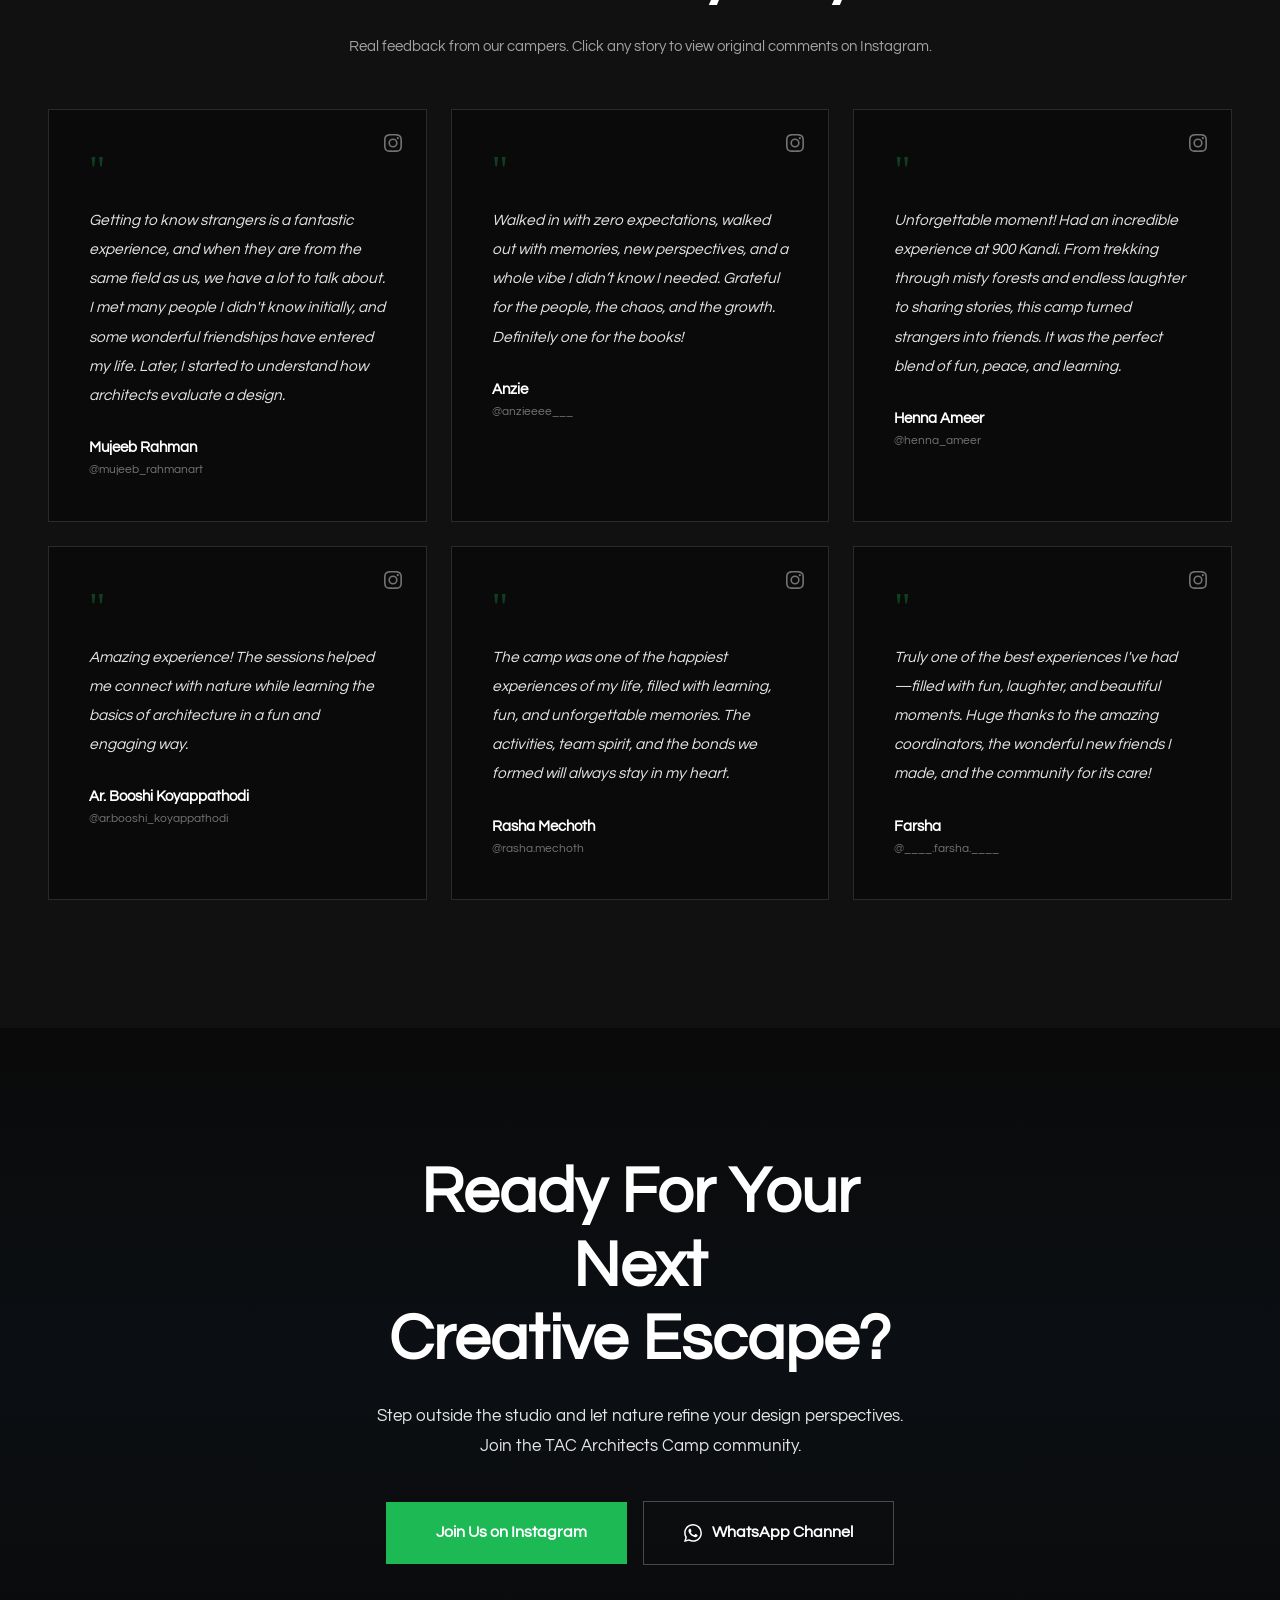
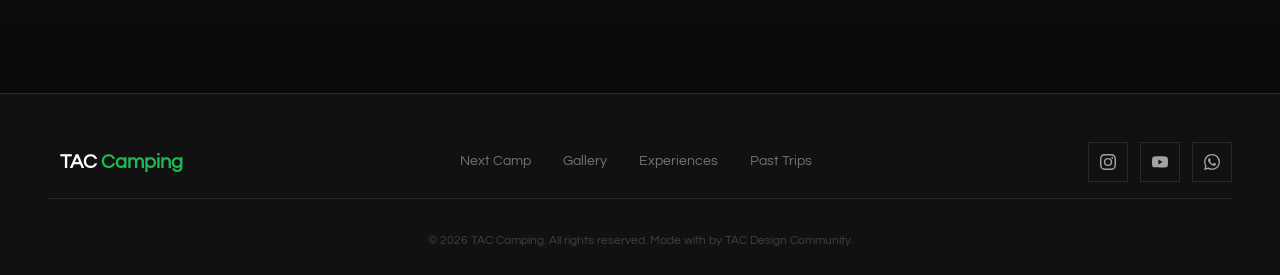
==== commit 46e4ea04: "200% AI-Friendly optimization: llms.txt, Schema.org JSON-LD, robots.txt, sitemap.xml" ====
--- a/index.html
+++ b/index.html
@@ -13,8 +13,76 @@
 
   <link rel="stylesheet" href="style.css">
 
-  <!-- Favicon -->
-  <link rel="icon" href="data:image/svg+xml,<svg xmlns='http://www.w3.org/2000/svg' viewBox='0 0 24 24' fill='none' stroke='currentColor' stroke-width='2' stroke-linecap='round' stroke-linejoin='round'><path d='M3.5 21 14 3'/><path d='M20.5 21 10 3'/><path d='M15.5 21 12 15l-3.5 6'/><path d='M2 21h20'/></svg>">
+  <link rel="canonical" href="https://taccommunity.online/">
+  <link rel="alternate" type="text/markdown" href="llms.txt" title="LLM-friendly text format">
+  <link rel="manifest" href="site.webmanifest">
+
+  <!-- OpenGraph / Facebook / AI Crawlers -->
+  <meta property="og:type" content="website">
+  <meta property="og:url" content="https://taccommunity.online/">
+  <meta property="og:title" content="TAC Architects Camp — Design in the Wild">
+  <meta property="og:description" content="Official website for TAC Architects Camp. Connecting architects, designers, and creatives through outdoor sketching, vernacular design, and campfire dialogues. Featured in India Book of Records 2026.">
+  <meta property="og:image" content="https://taccommunity.online/assets/hero.png">
+
+  <!-- Twitter / SearchGPT / Perplexity -->
+  <meta name="twitter:card" content="summary_large_image">
+  <meta name="twitter:url" content="https://taccommunity.online/">
+  <meta name="twitter:title" content="TAC Architects Camp — Design in the Wild">
+  <meta name="twitter:description" content="Featured in India Book of Records 2026. Join our next architectural camp at LEAD College Autonomous on September 19 & 20, 2026.">
+  <meta name="twitter:image" content="https://taccommunity.online/assets/hero.png">
+
+  <!-- JSON-LD Structured Data for AI Agents & Search Engines -->
+  <script type="application/ld+json">
+  {
+    "@context": "https://schema.org",
+    "@graph": [
+      {
+        "@type": "Organization",
+        "@id": "https://taccommunity.online/#organization",
+        "name": "TAC Design Community",
+        "alternateName": "The Architects Camp",
+        "url": "https://taccommunity.online",
+        "logo": "https://taccommunity.online/assets/hero.png",
+        "sameAs": [
+          "https://www.instagram.com/tacdesigncommunity",
+          "https://whatsapp.com/channel/0029Vb8aNK6HltYGLirFzq2G"
+        ],
+        "award": "India Book of Records 2026 Achiever"
+      },
+      {
+        "@type": "Event",
+        "@id": "https://taccommunity.online/#next-camp-event",
+        "name": "TAC Architects Camp — LEAD College Autonomous",
+        "description": "2-day experiential outdoor architectural camp featuring sketching masterclasses, biophilic site walks, and bonfire design dialogues.",
+        "startDate": "2026-09-19",
+        "endDate": "2026-09-20",
+        "eventStatus": "https://schema.org/EventScheduled",
+        "eventAttendanceMode": "https://schema.org/OfflineEventAttendanceMode",
+        "location": {
+          "@type": "Place",
+          "name": "LEAD College Autonomous",
+          "address": {
+            "@type": "PostalAddress",
+            "addressLocality": "Palakkad",
+            "addressRegion": "Kerala",
+            "addressCountry": "IN"
+          }
+        },
+        "organizer": {
+          "@type": "Organization",
+          "name": "TAC Design Community",
+          "url": "https://taccommunity.online"
+        },
+        "offers": {
+          "@type": "Offer",
+          "url": "https://taccommunity.online/#next-camp",
+          "availability": "https://schema.org/PreOrder",
+          "validFrom": "2026-08-01"
+        }
+      }
+    ]
+  }
+  </script>
 </head>
 <body>
 
@@ -900,9 +968,9 @@
         <a href="https://www.instagram.com/tacdesigncommunity" target="_blank" rel="noopener" class="btn btn--ember" style="font-size: 1rem; padding: 1.1rem 2.5rem;">
           <i data-lucide="tent"></i> Join Us on Instagram
         </a>
-        <a href="https://wa.me/919747614832" target="_blank" rel="noopener" class="btn btn--outline" style="font-size: 1rem; padding: 1.1rem 2.5rem;">
+        <a href="https://whatsapp.com/channel/0029Vb8aNK6HltYGLirFzq2G" target="_blank" rel="noopener" class="btn btn--outline" style="font-size: 1rem; padding: 1.1rem 2.5rem;">
           <svg width="18" height="18" viewBox="0 0 24 24" fill="currentColor" style="vertical-align: middle;"><path d="M17.472 14.382c-.297-.149-1.758-.867-2.03-.967-.273-.099-.471-.148-.67.15-.197.297-.767.966-.94 1.164-.173.199-.347.223-.644.075-.297-.15-1.255-.463-2.39-1.475-.883-.788-1.48-1.761-1.653-2.059-.173-.297-.018-.458.13-.606.134-.133.298-.347.446-.52.149-.174.198-.298.298-.497.099-.198.05-.371-.025-.52-.075-.149-.669-1.612-.916-2.207-.242-.579-.487-.5-.669-.51-.173-.008-.371-.01-.57-.01-.198 0-.52.074-.792.372-.272.297-1.04 1.016-1.04 2.479 0 1.462 1.065 2.875 1.213 3.074.149.198 2.096 3.2 5.077 4.487.709.306 1.262.489 1.694.625.712.227 1.36.195 1.871.118.571-.085 1.758-.719 2.006-1.413.248-.694.248-1.289.173-1.413-.074-.124-.272-.198-.57-.347m-5.421 7.403h-.004a9.87 9.87 0 01-5.031-1.378l-.361-.214-3.741.982.998-3.648-.235-.374a9.86 9.86 0 01-1.51-5.26c.001-5.45 4.436-9.884 9.888-9.884 2.64 0 5.122 1.03 6.988 2.898a9.825 9.825 0 012.893 6.994c-.003 5.45-4.437 9.884-9.885 9.884m8.413-18.297A11.815 11.815 0 0012.05 0C5.495 0 .16 5.335.157 11.892c0 2.096.547 4.142 1.588 5.945L.057 24l6.305-1.654a11.882 11.882 0 005.683 1.448h.005c6.554 0 11.89-5.335 11.893-11.893a11.821 11.821 0 00-3.48-8.413z"/></svg>
-          Join Us on WhatsApp
+          WhatsApp Channel
         </a>
       </div>
     </div>
@@ -931,7 +999,7 @@
           <a href="#" class="footer__social-link" aria-label="YouTube">
             <svg width="16" height="16" viewBox="0 0 24 24" fill="currentColor"><path d="M23.498 6.186a3.016 3.016 0 00-2.122-2.136C19.505 3.545 12 3.545 12 3.545s-7.505 0-9.377.505A3.017 3.017 0 00.502 6.186C0 8.07 0 12 0 12s0 3.93.502 5.814a3.016 3.016 0 002.122 2.136c1.871.505 9.376.505 9.376.505s7.505 0 9.377-.505a3.015 3.015 0 002.122-2.136C24 15.93 24 12 24 12s0-3.93-.502-5.814zM9.545 15.568V8.432L15.818 12l-6.273 3.568z"/></svg>
           </a>
-          <a href="https://wa.me/919747614832" target="_blank" rel="noopener" class="footer__social-link" aria-label="WhatsApp">
+          <a href="https://whatsapp.com/channel/0029Vb8aNK6HltYGLirFzq2G" target="_blank" rel="noopener" class="footer__social-link" aria-label="WhatsApp Channel">
             <svg width="16" height="16" viewBox="0 0 24 24" fill="currentColor"><path d="M17.472 14.382c-.297-.149-1.758-.867-2.03-.967-.273-.099-.471-.148-.67.15-.197.297-.767.966-.94 1.164-.173.199-.347.223-.644.075-.297-.15-1.255-.463-2.39-1.475-.883-.788-1.48-1.761-1.653-2.059-.173-.297-.018-.458.13-.606.134-.133.298-.347.446-.52.149-.174.198-.298.298-.497.099-.198.05-.371-.025-.52-.075-.149-.669-1.612-.916-2.207-.242-.579-.487-.5-.669-.51-.173-.008-.371-.01-.57-.01-.198 0-.52.074-.792.372-.272.297-1.04 1.016-1.04 2.479 0 1.462 1.065 2.875 1.213 3.074.149.198 2.096 3.2 5.077 4.487.709.306 1.262.489 1.694.625.712.227 1.36.195 1.871.118.571-.085 1.758-.719 2.006-1.413.248-.694.248-1.289.173-1.413-.074-.124-.272-.198-.57-.347m-5.421 7.403h-.004a9.87 9.87 0 01-5.031-1.378l-.361-.214-3.741.982.998-3.648-.235-.374a9.86 9.86 0 01-1.51-5.26c.001-5.45 4.436-9.884 9.888-9.884 2.64 0 5.122 1.03 6.988 2.898a9.825 9.825 0 012.893 6.994c-.003 5.45-4.437 9.884-9.885 9.884m8.413-18.297A11.815 11.815 0 0012.05 0C5.495 0 .16 5.335.157 11.892c0 2.096.547 4.142 1.588 5.945L.057 24l6.305-1.654a11.882 11.882 0 005.683 1.448h.005c6.554 0 11.89-5.335 11.893-11.893a11.821 11.821 0 00-3.48-8.413z"/></svg>
           </a>
         </div>
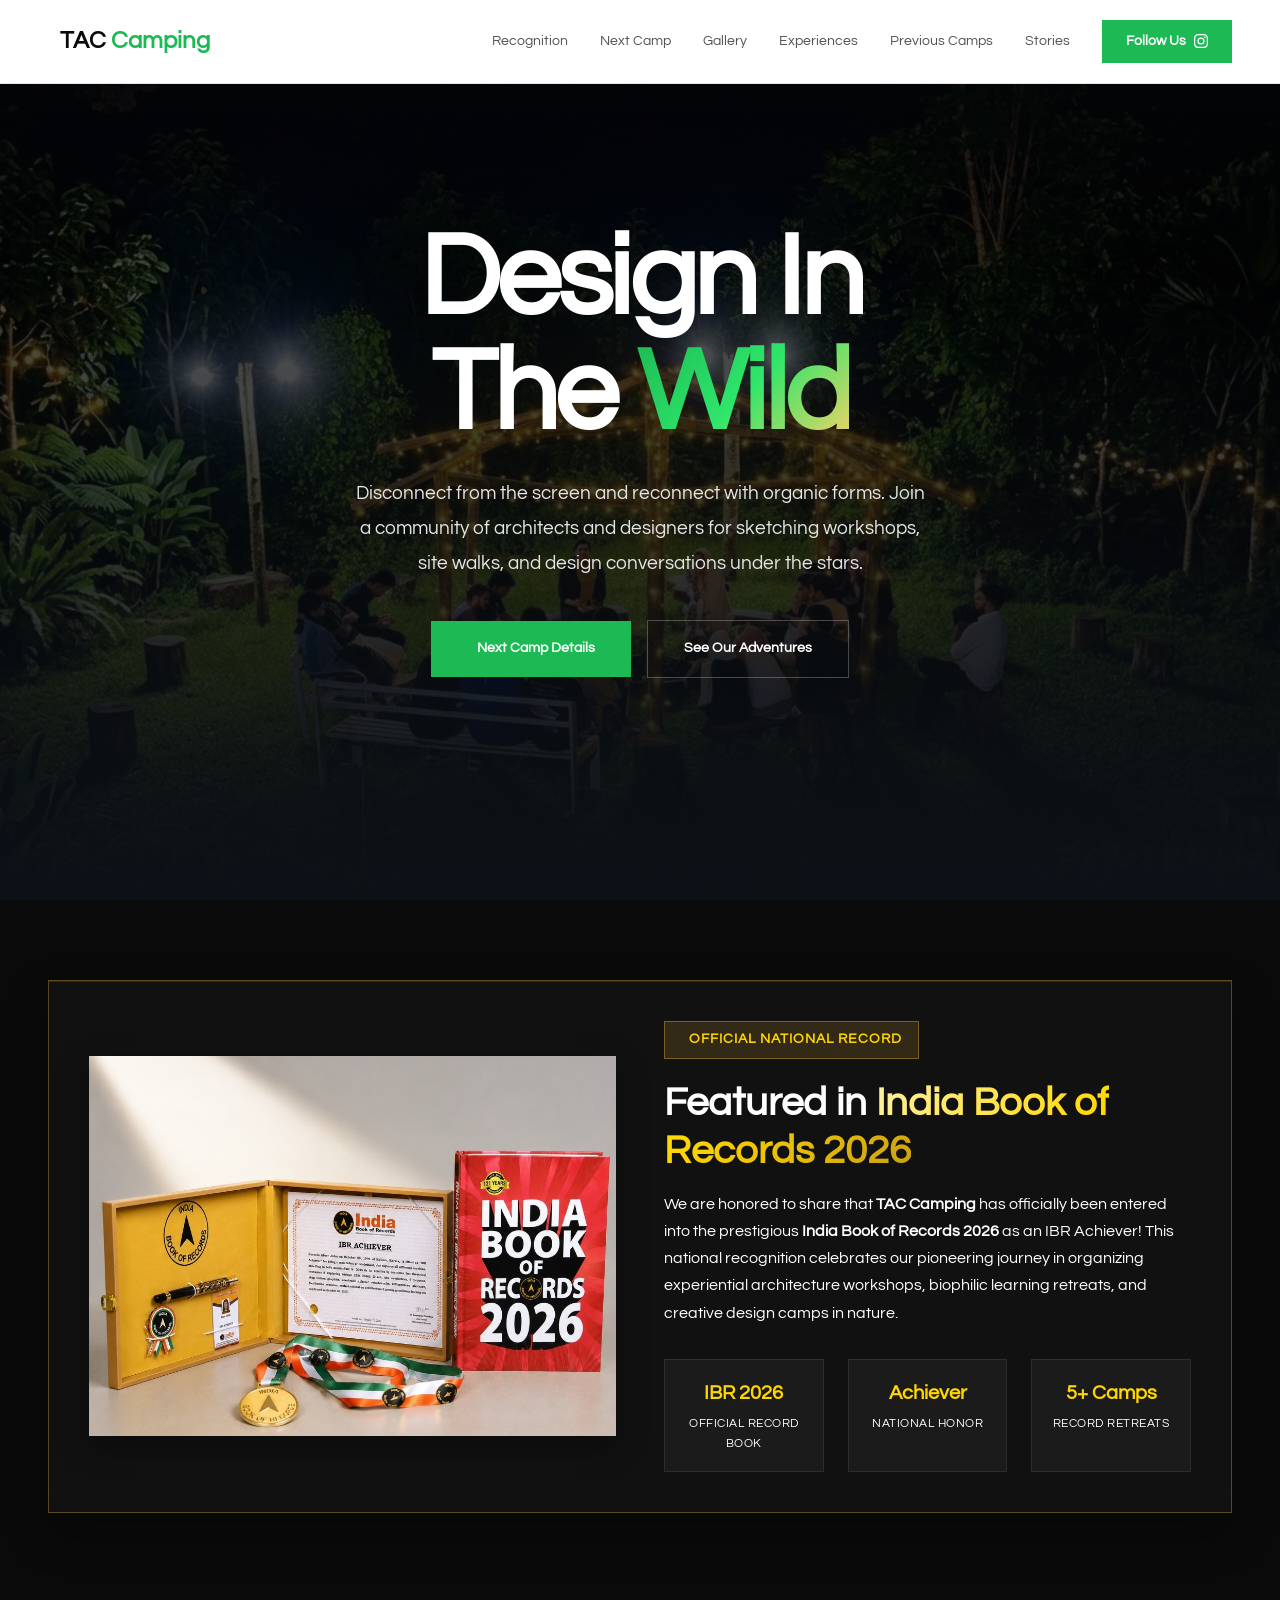
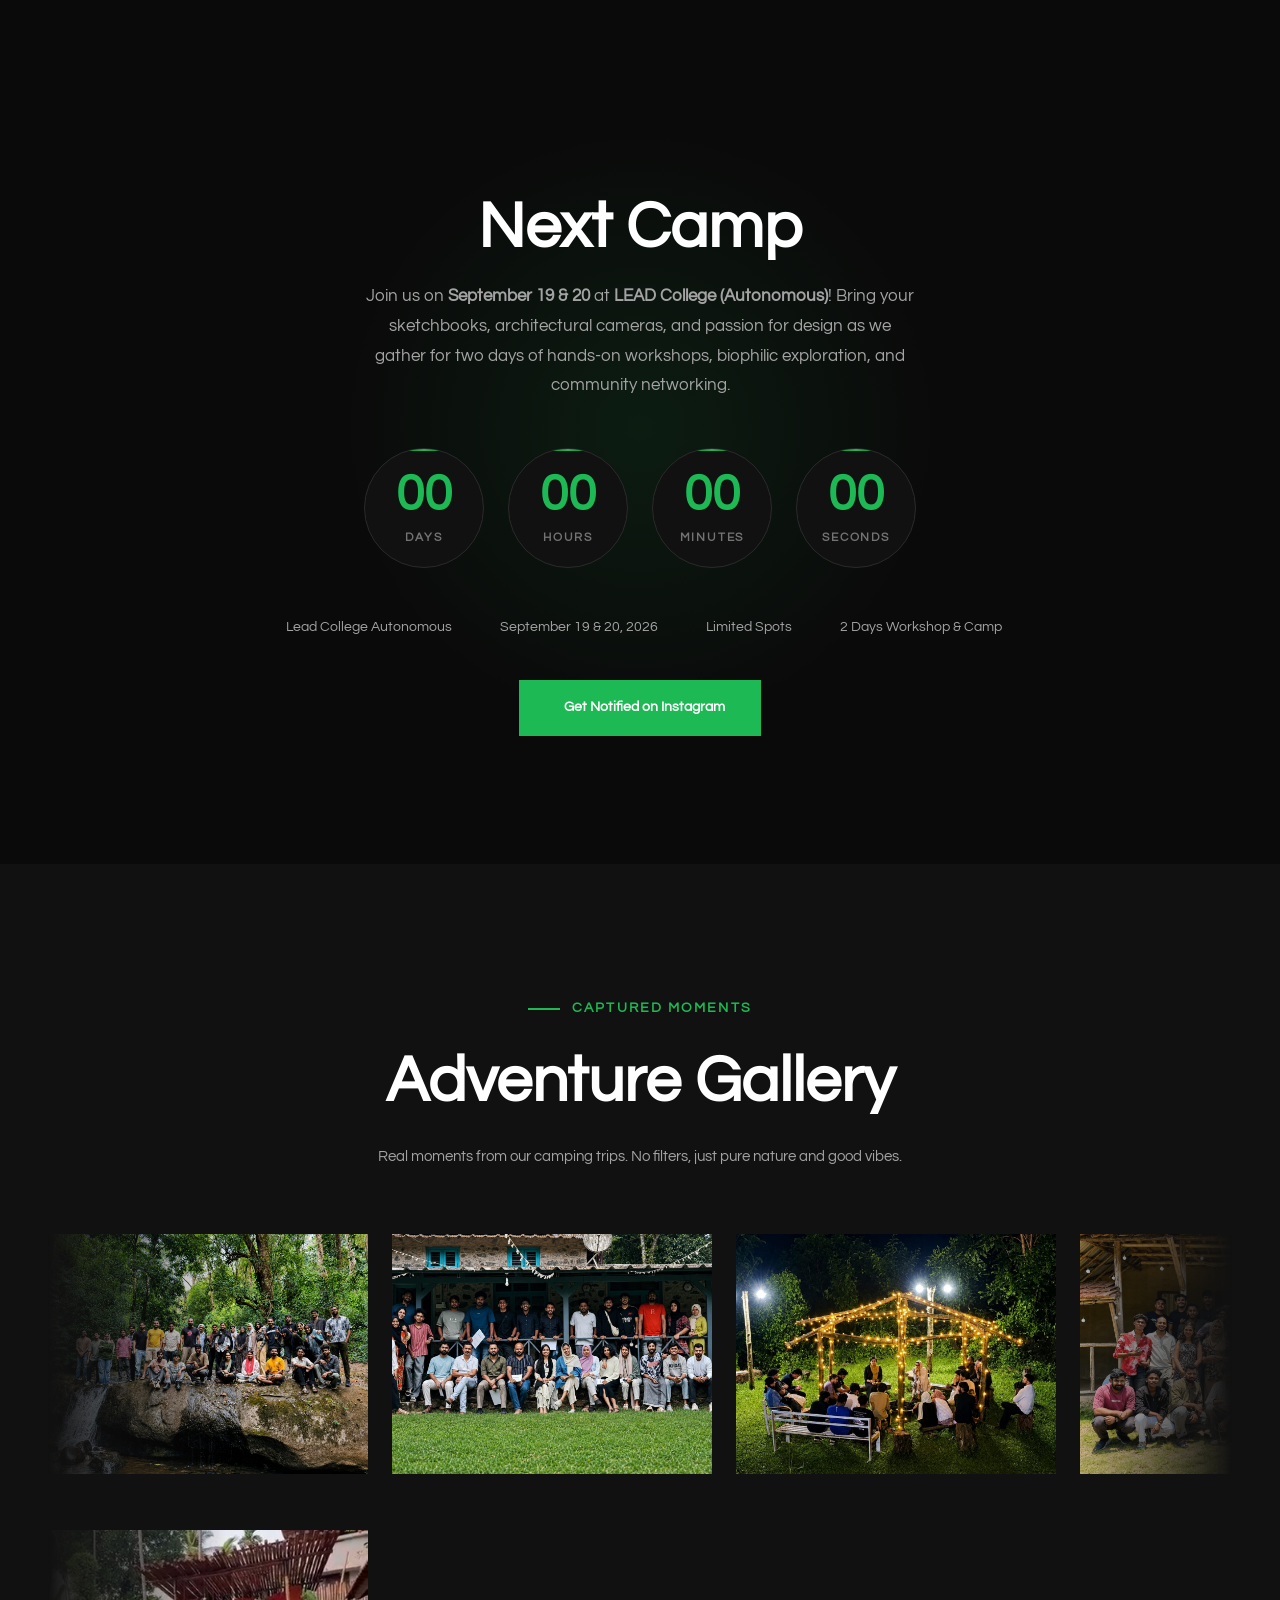
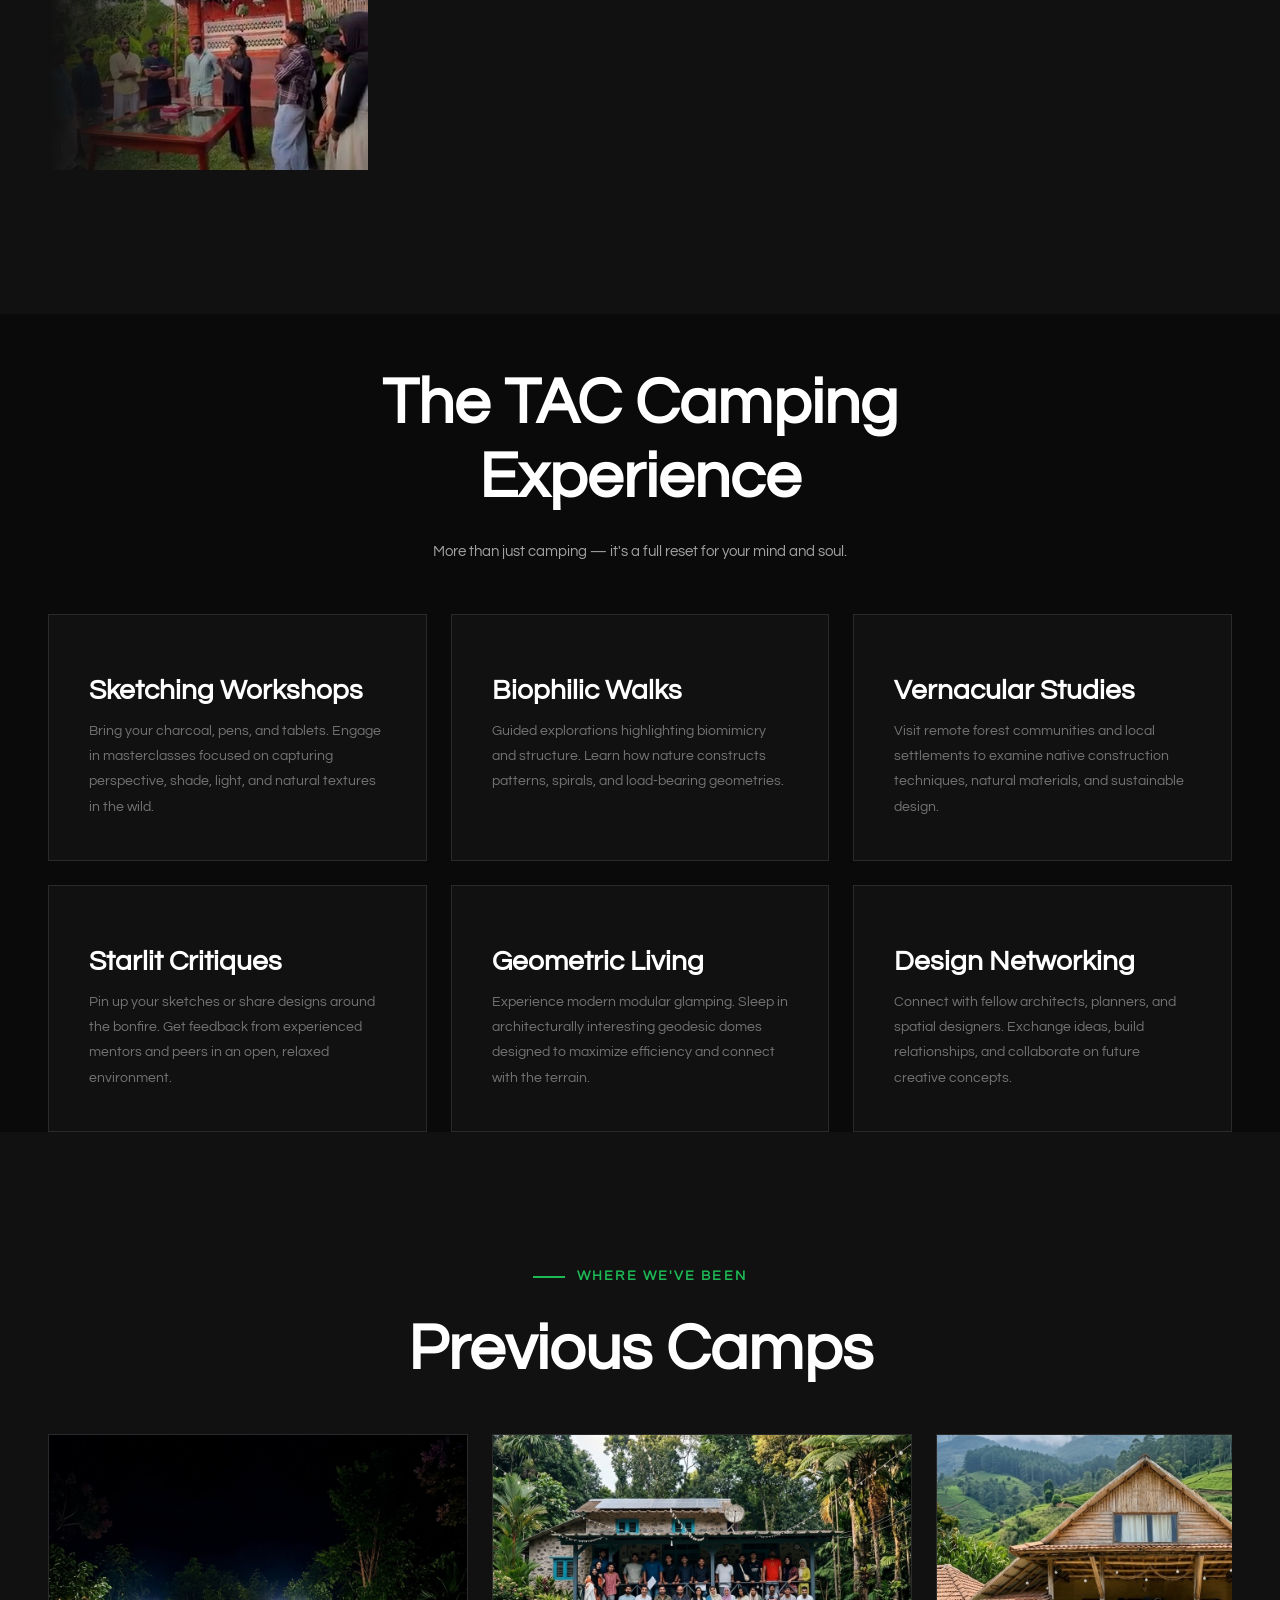
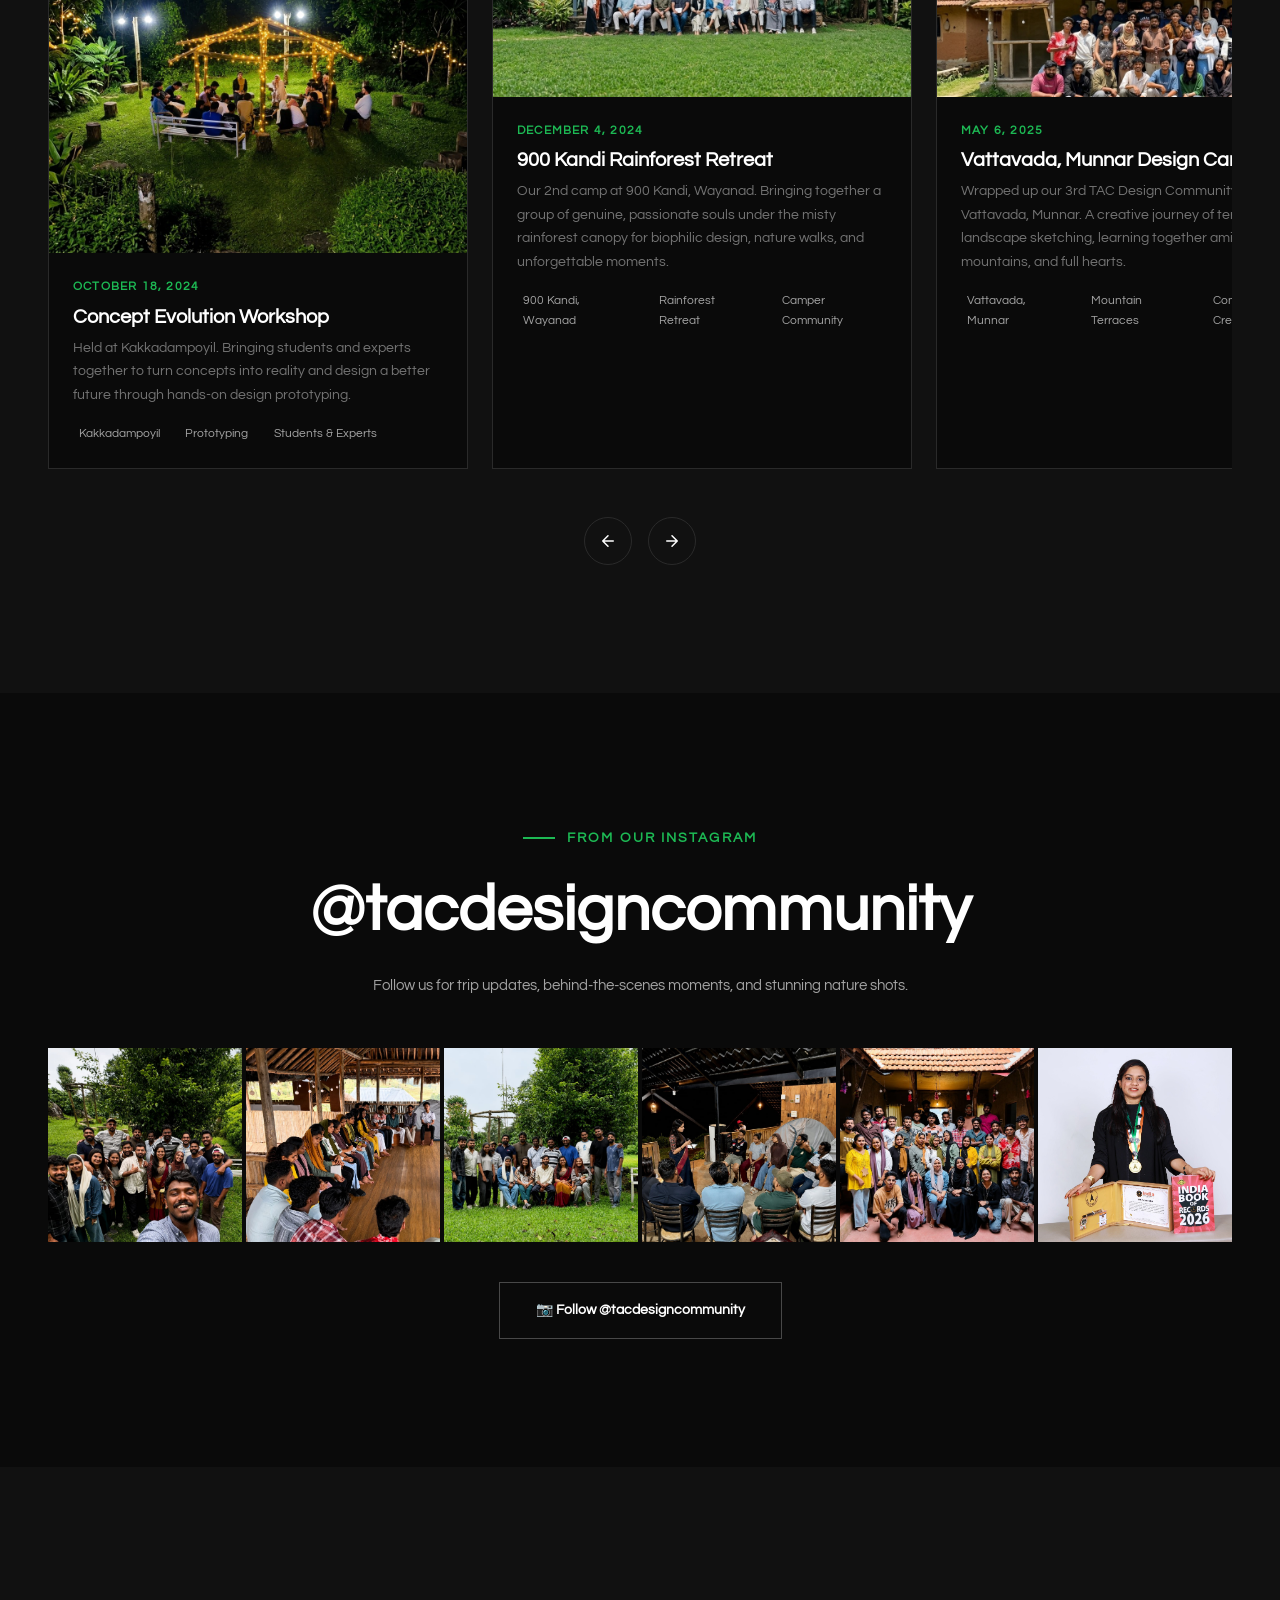
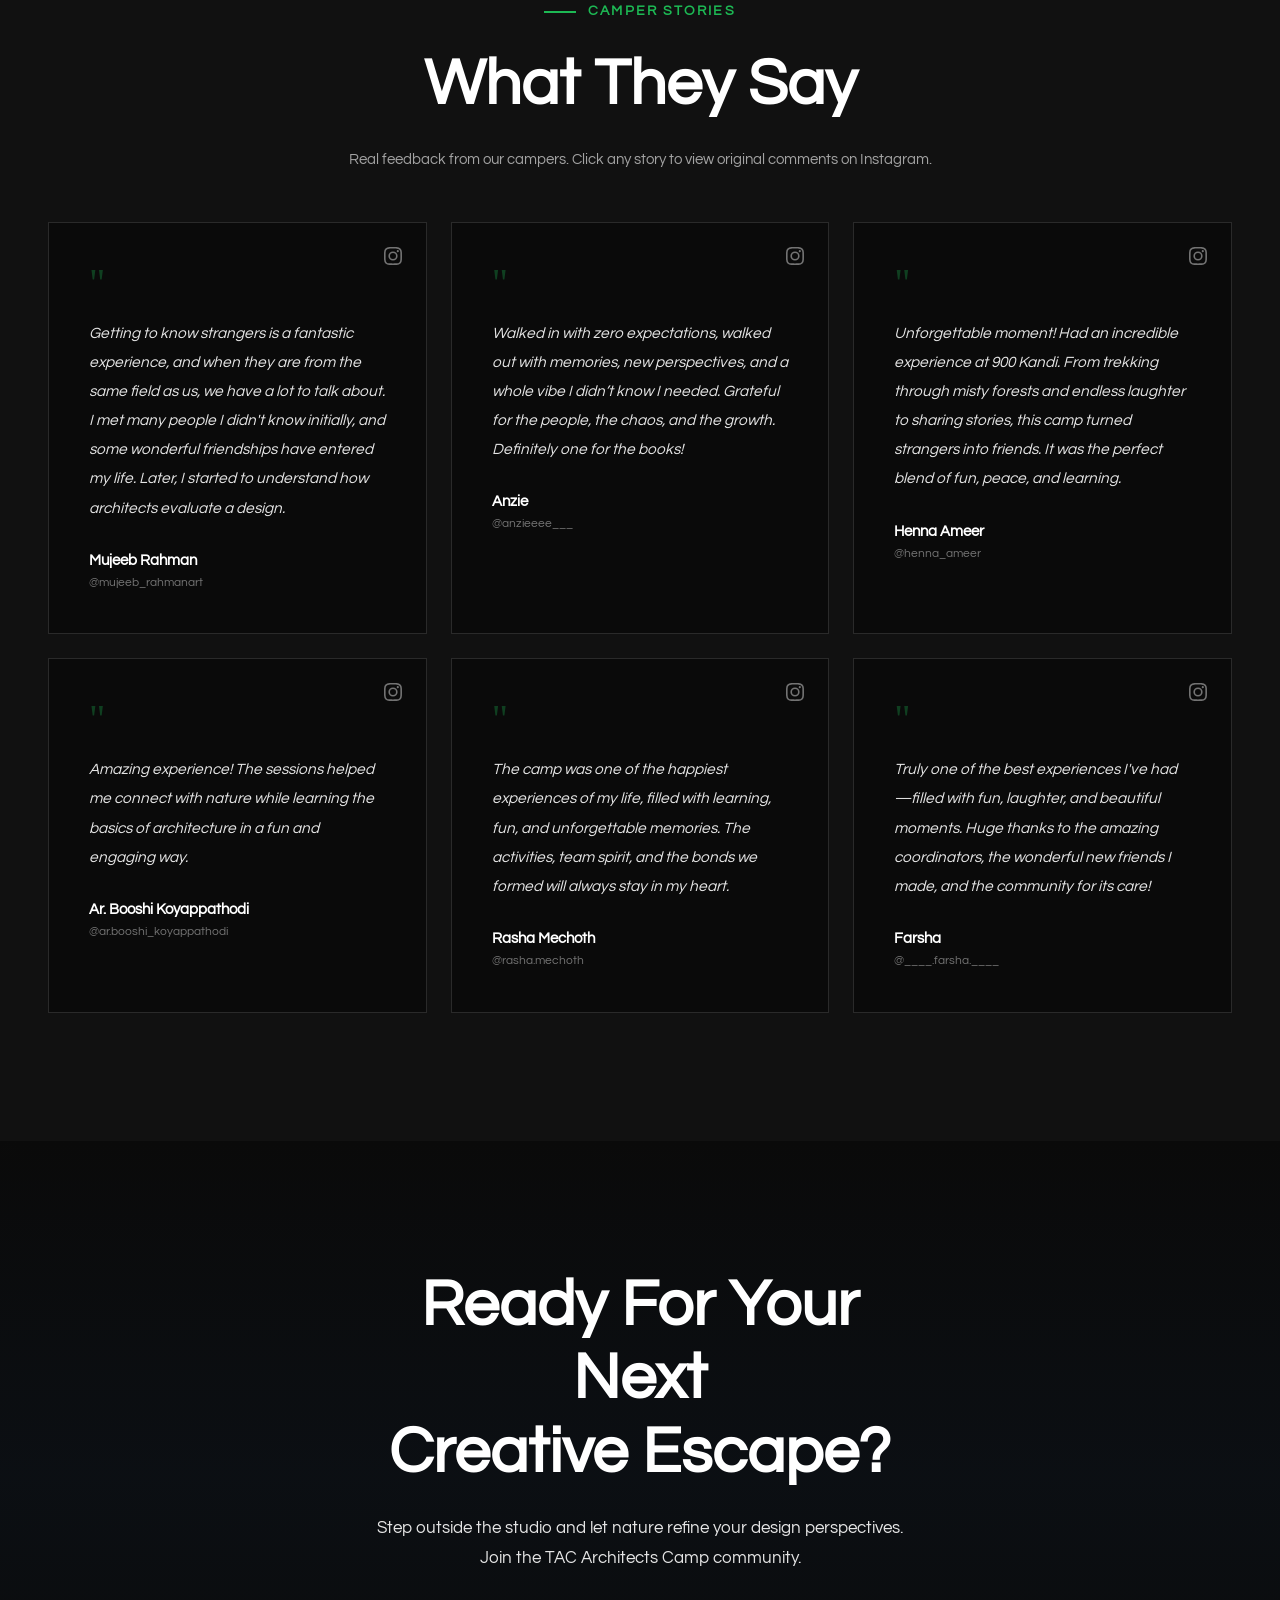
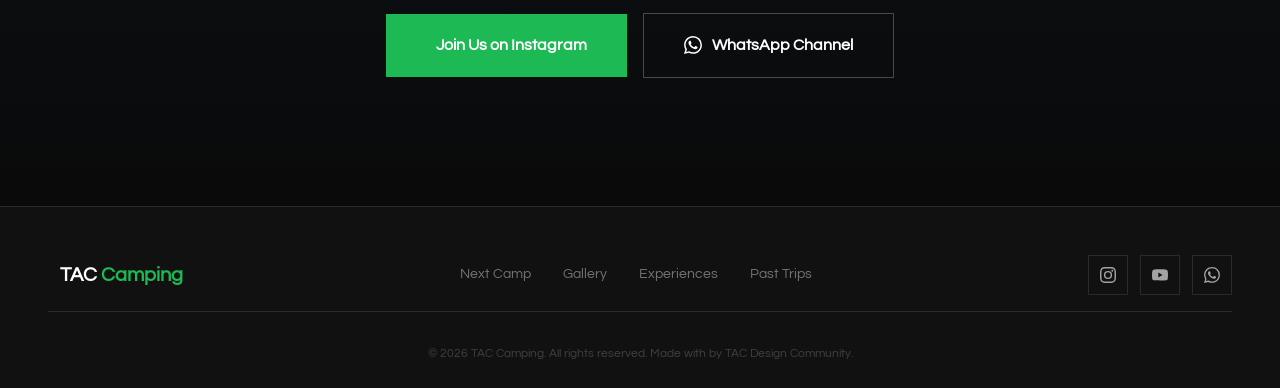
==== commit 9fc679b4: "Implement lazy loading for images (decoding=async) and videos (preload=none + IntersectionObserver)" ====
--- a/index.html
+++ b/index.html
@@ -119,7 +119,7 @@
   <!-- ===== HERO ===== -->
   <section class="hero" id="hero">
     <div class="hero__bg">
-      <img src="assets/past_camp_1.jpg" alt="TAC Camp participants sketching and interacting" loading="eager">
+      <img src="assets/past_camp_1.jpg" alt="TAC Camp participants sketching and interacting" loading="eager" fetchpriority="high" decoding="async">
     </div>
     <div class="hero__overlay"></div>
 
@@ -151,7 +151,7 @@
     <div class="container container--wide">
       <div class="achievement__card reveal">
         <div class="achievement__media gallery__item">
-          <img src="assets/india_book_of_records.jpg" alt="India Book of Records 2026 Achiever - TAC Camping" loading="lazy">
+          <img src="assets/india_book_of_records.jpg" alt="India Book of Records 2026 Achiever - TAC Camping" loading="lazy" decoding="async">
         </div>
 
         <div class="achievement__content">
@@ -260,7 +260,7 @@
         <div class="gallery__marquee-group" id="gallery-image-group-1">
           <!-- Photo 1 -->
           <div class="gallery__item">
-            <img src="assets/gallery_new_1.jpg" alt="TAC Camp Moments" loading="lazy">
+            <img src="assets/gallery_new_1.jpg" alt="TAC Camp Moments" loading="lazy" decoding="async">
             <div class="gallery__item-overlay">
               <div class="gallery__item-title">Campfire Circle</div>
               <div class="gallery__item-caption">Campers gathered around the evening fire</div>
@@ -268,7 +268,7 @@
           </div>
           <!-- Photo 2 -->
           <div class="gallery__item">
-            <img src="assets/gallery_new_2.jpg" alt="TAC Camp Moments" loading="lazy">
+            <img src="assets/gallery_new_2.jpg" alt="TAC Camp Moments" loading="lazy" decoding="async">
             <div class="gallery__item-overlay">
               <div class="gallery__item-title">Pine Ridge Trekking</div>
               <div class="gallery__item-caption">Exploring mountain forest trails</div>
@@ -276,7 +276,7 @@
           </div>
           <!-- Photo 3 -->
           <div class="gallery__item">
-            <img src="assets/gallery_new_3.jpg" alt="TAC Camp Moments" loading="lazy">
+            <img src="assets/gallery_new_3.jpg" alt="TAC Camp Moments" loading="lazy" decoding="async">
             <div class="gallery__item-overlay">
               <div class="gallery__item-title">Sketching Masterclass</div>
               <div class="gallery__item-caption">Outdoor drafting & perspective studies</div>
@@ -284,7 +284,7 @@
           </div>
           <!-- Photo 4 -->
           <div class="gallery__item">
-            <img src="assets/gallery_new_4.jpg" alt="TAC Camp Moments" loading="lazy">
+            <img src="assets/gallery_new_4.jpg" alt="TAC Camp Moments" loading="lazy" decoding="async">
             <div class="gallery__item-overlay">
               <div class="gallery__item-title">Vernacular Architecture</div>
               <div class="gallery__item-caption">Studying native timber & stone joinery</div>
@@ -292,7 +292,7 @@
           </div>
           <!-- Photo 5 -->
           <div class="gallery__item">
-            <img src="assets/gallery_new_5.jpg" alt="TAC Camp Moments" loading="lazy">
+            <img src="assets/gallery_new_5.jpg" alt="TAC Camp Moments" loading="lazy" decoding="async">
             <div class="gallery__item-overlay">
               <div class="gallery__item-title">Wilderness Canopy</div>
               <div class="gallery__item-caption">Forest basecamp & glamping vibes</div>
@@ -300,7 +300,7 @@
           </div>
           <!-- Photo 6 -->
           <div class="gallery__item">
-            <img src="assets/gallery_new_6.jpg" alt="TAC Camp Moments" loading="lazy">
+            <img src="assets/gallery_new_6.jpg" alt="TAC Camp Moments" loading="lazy" decoding="async">
             <div class="gallery__item-overlay">
               <div class="gallery__item-title">Starlit Critiques</div>
               <div class="gallery__item-caption">Sharing design ideas under the stars</div>
@@ -308,7 +308,7 @@
           </div>
           <!-- Photo 7 -->
           <div class="gallery__item">
-            <img src="assets/gallery_new_7.jpg" alt="TAC Camp Moments" loading="lazy">
+            <img src="assets/gallery_new_7.jpg" alt="TAC Camp Moments" loading="lazy" decoding="async">
             <div class="gallery__item-overlay">
               <div class="gallery__item-title">Biophilic Exploration</div>
               <div class="gallery__item-caption">Discovering natural spatial forms</div>
@@ -316,7 +316,7 @@
           </div>
           <!-- Photo 8 -->
           <div class="gallery__item">
-            <img src="assets/gallery_new_8.jpg" alt="TAC Camp Moments" loading="lazy">
+            <img src="assets/gallery_new_8.jpg" alt="TAC Camp Moments" loading="lazy" decoding="async">
             <div class="gallery__item-overlay">
               <div class="gallery__item-title">Forest Stream</div>
               <div class="gallery__item-caption">Water geometry & natural acoustics</div>
@@ -324,7 +324,7 @@
           </div>
           <!-- Photo 9 -->
           <div class="gallery__item">
-            <img src="assets/gallery_new_9.jpg" alt="TAC Camp Moments" loading="lazy">
+            <img src="assets/gallery_new_9.jpg" alt="TAC Camp Moments" loading="lazy" decoding="async">
             <div class="gallery__item-overlay">
               <div class="gallery__item-title">Sunrise Basecamp</div>
               <div class="gallery__item-caption">Morning light over mist-covered hills</div>
@@ -332,7 +332,7 @@
           </div>
           <!-- Photo 10 -->
           <div class="gallery__item">
-            <img src="assets/gallery_new_10.jpg" alt="TAC Camp Moments" loading="lazy">
+            <img src="assets/gallery_new_10.jpg" alt="TAC Camp Moments" loading="lazy" decoding="async">
             <div class="gallery__item-overlay">
               <div class="gallery__item-title">Community Bonding</div>
               <div class="gallery__item-caption">Unwinding with fellow architects & creators</div>
@@ -340,7 +340,7 @@
           </div>
           <!-- Photo 11 -->
           <div class="gallery__item">
-            <img src="assets/gallery_new_11.jpg" alt="TAC Camp Moments" loading="lazy">
+            <img src="assets/gallery_new_11.jpg" alt="TAC Camp Moments" loading="lazy" decoding="async">
             <div class="gallery__item-overlay">
               <div class="gallery__item-title">TAC Family</div>
               <div class="gallery__item-caption">Cherished moments from our design retreats</div>
@@ -351,7 +351,7 @@
         <div class="gallery__marquee-group" id="gallery-image-group-2" aria-hidden="true">
           <!-- Photo 1 -->
           <div class="gallery__item">
-            <img src="assets/gallery_new_1.jpg" alt="TAC Camp Moments" loading="lazy">
+            <img src="assets/gallery_new_1.jpg" alt="TAC Camp Moments" loading="lazy" decoding="async">
             <div class="gallery__item-overlay">
               <div class="gallery__item-title">Campfire Circle</div>
               <div class="gallery__item-caption">Campers gathered around the evening fire</div>
@@ -359,7 +359,7 @@
           </div>
           <!-- Photo 2 -->
           <div class="gallery__item">
-            <img src="assets/gallery_new_2.jpg" alt="TAC Camp Moments" loading="lazy">
+            <img src="assets/gallery_new_2.jpg" alt="TAC Camp Moments" loading="lazy" decoding="async">
             <div class="gallery__item-overlay">
               <div class="gallery__item-title">Pine Ridge Trekking</div>
               <div class="gallery__item-caption">Exploring mountain forest trails</div>
@@ -367,7 +367,7 @@
           </div>
           <!-- Photo 3 -->
           <div class="gallery__item">
-            <img src="assets/gallery_new_3.jpg" alt="TAC Camp Moments" loading="lazy">
+            <img src="assets/gallery_new_3.jpg" alt="TAC Camp Moments" loading="lazy" decoding="async">
             <div class="gallery__item-overlay">
               <div class="gallery__item-title">Sketching Masterclass</div>
               <div class="gallery__item-caption">Outdoor drafting & perspective studies</div>
@@ -375,7 +375,7 @@
           </div>
           <!-- Photo 4 -->
           <div class="gallery__item">
-            <img src="assets/gallery_new_4.jpg" alt="TAC Camp Moments" loading="lazy">
+            <img src="assets/gallery_new_4.jpg" alt="TAC Camp Moments" loading="lazy" decoding="async">
             <div class="gallery__item-overlay">
               <div class="gallery__item-title">Vernacular Architecture</div>
               <div class="gallery__item-caption">Studying native timber & stone joinery</div>
@@ -383,7 +383,7 @@
           </div>
           <!-- Photo 5 -->
           <div class="gallery__item">
-            <img src="assets/gallery_new_5.jpg" alt="TAC Camp Moments" loading="lazy">
+            <img src="assets/gallery_new_5.jpg" alt="TAC Camp Moments" loading="lazy" decoding="async">
             <div class="gallery__item-overlay">
               <div class="gallery__item-title">Wilderness Canopy</div>
               <div class="gallery__item-caption">Forest basecamp & glamping vibes</div>
@@ -391,7 +391,7 @@
           </div>
           <!-- Photo 6 -->
           <div class="gallery__item">
-            <img src="assets/gallery_new_6.jpg" alt="TAC Camp Moments" loading="lazy">
+            <img src="assets/gallery_new_6.jpg" alt="TAC Camp Moments" loading="lazy" decoding="async">
             <div class="gallery__item-overlay">
               <div class="gallery__item-title">Starlit Critiques</div>
               <div class="gallery__item-caption">Sharing design ideas under the stars</div>
@@ -399,7 +399,7 @@
           </div>
           <!-- Photo 7 -->
           <div class="gallery__item">
-            <img src="assets/gallery_new_7.jpg" alt="TAC Camp Moments" loading="lazy">
+            <img src="assets/gallery_new_7.jpg" alt="TAC Camp Moments" loading="lazy" decoding="async">
             <div class="gallery__item-overlay">
               <div class="gallery__item-title">Biophilic Exploration</div>
               <div class="gallery__item-caption">Discovering natural spatial forms</div>
@@ -407,7 +407,7 @@
           </div>
           <!-- Photo 8 -->
           <div class="gallery__item">
-            <img src="assets/gallery_new_8.jpg" alt="TAC Camp Moments" loading="lazy">
+            <img src="assets/gallery_new_8.jpg" alt="TAC Camp Moments" loading="lazy" decoding="async">
             <div class="gallery__item-overlay">
               <div class="gallery__item-title">Forest Stream</div>
               <div class="gallery__item-caption">Water geometry & natural acoustics</div>
@@ -415,7 +415,7 @@
           </div>
           <!-- Photo 9 -->
           <div class="gallery__item">
-            <img src="assets/gallery_new_9.jpg" alt="TAC Camp Moments" loading="lazy">
+            <img src="assets/gallery_new_9.jpg" alt="TAC Camp Moments" loading="lazy" decoding="async">
             <div class="gallery__item-overlay">
               <div class="gallery__item-title">Sunrise Basecamp</div>
               <div class="gallery__item-caption">Morning light over mist-covered hills</div>
@@ -423,7 +423,7 @@
           </div>
           <!-- Photo 10 -->
           <div class="gallery__item">
-            <img src="assets/gallery_new_10.jpg" alt="TAC Camp Moments" loading="lazy">
+            <img src="assets/gallery_new_10.jpg" alt="TAC Camp Moments" loading="lazy" decoding="async">
             <div class="gallery__item-overlay">
               <div class="gallery__item-title">Community Bonding</div>
               <div class="gallery__item-caption">Unwinding with fellow architects & creators</div>
@@ -431,7 +431,7 @@
           </div>
           <!-- Photo 11 -->
           <div class="gallery__item">
-            <img src="assets/gallery_new_11.jpg" alt="TAC Camp Moments" loading="lazy">
+            <img src="assets/gallery_new_11.jpg" alt="TAC Camp Moments" loading="lazy" decoding="async">
             <div class="gallery__item-overlay">
               <div class="gallery__item-title">TAC Family</div>
               <div class="gallery__item-caption">Cherished moments from our design retreats</div>
@@ -445,7 +445,7 @@
         <div class="gallery__marquee-group">
           <!-- Video 1 -->
           <div class="gallery__item">
-            <video src="assets/video1.mp4" poster="assets/video1_thumb.jpg" autoplay loop muted playsinline preload="auto"></video>
+            <video src="assets/video1.mp4" poster="assets/video1_thumb.jpg" autoplay loop muted playsinline preload="none"></video>
             <div class="gallery__item-overlay">
               <div class="gallery__item-title">Outdoor Ideation</div>
               <div class="gallery__item-caption">Live sketching workshops</div>
@@ -453,7 +453,7 @@
           </div>
           <!-- Video 2 -->
           <div class="gallery__item">
-            <video src="assets/video2.mp4" poster="assets/video2_thumb.jpg" autoplay loop muted playsinline preload="auto"></video>
+            <video src="assets/video2.mp4" poster="assets/video2_thumb.jpg" autoplay loop muted playsinline preload="none"></video>
             <div class="gallery__item-overlay">
               <div class="gallery__item-title">Ember Light Jams</div>
               <div class="gallery__item-caption">Bonfires & discussions</div>
@@ -461,7 +461,7 @@
           </div>
           <!-- Video 3 -->
           <div class="gallery__item">
-            <video src="assets/video3.mp4" poster="assets/video3_thumb.jpg" autoplay loop muted playsinline preload="auto"></video>
+            <video src="assets/video3.mp4" poster="assets/video3_thumb.jpg" autoplay loop muted playsinline preload="none"></video>
             <div class="gallery__item-overlay">
               <div class="gallery__item-title">Topographic Analysis</div>
               <div class="gallery__item-caption">Drone view of forest contours</div>
@@ -469,7 +469,7 @@
           </div>
           <!-- Video 4 -->
           <div class="gallery__item">
-            <video src="assets/video4.mp4" poster="assets/video4_thumb.jpg" autoplay loop muted playsinline preload="auto"></video>
+            <video src="assets/video4.mp4" poster="assets/video4_thumb.jpg" autoplay loop muted playsinline preload="none"></video>
             <div class="gallery__item-overlay">
               <div class="gallery__item-title">Water Geometries</div>
               <div class="gallery__item-caption">Flowing streams & moss study</div>
@@ -477,7 +477,7 @@
           </div>
           <!-- Video 5 -->
           <div class="gallery__item">
-            <video src="assets/video5.mp4" poster="assets/video5_thumb.jpg" autoplay loop muted playsinline preload="auto"></video>
+            <video src="assets/video5.mp4" poster="assets/video5_thumb.jpg" autoplay loop muted playsinline preload="none"></video>
             <div class="gallery__item-overlay">
               <div class="gallery__item-title">Atmospheric Context</div>
               <div class="gallery__item-caption">Star lapse above basecamp</div>
@@ -485,7 +485,7 @@
           </div>
           <!-- Video 6 -->
           <div class="gallery__item">
-            <video src="assets/video6.mp4" poster="assets/video6_thumb.jpg" autoplay loop muted playsinline preload="auto"></video>
+            <video src="assets/video6.mp4" poster="assets/video6_thumb.jpg" autoplay loop muted playsinline preload="none"></video>
             <div class="gallery__item-overlay">
               <div class="gallery__item-title">Field Kitchen</div>
               <div class="gallery__item-caption">Coffee & camper morning crits</div>
@@ -493,7 +493,7 @@
           </div>
           <!-- Video 7 -->
           <div class="gallery__item">
-            <video src="assets/video_7.mp4" poster="assets/video_7_thumb.jpg" autoplay loop muted playsinline preload="auto"></video>
+            <video src="assets/video_7.mp4" poster="assets/video_7_thumb.jpg" autoplay loop muted playsinline preload="none"></video>
             <div class="gallery__item-overlay">
               <div class="gallery__item-title">Forest Trails</div>
               <div class="gallery__item-caption">Exploring biophilic path designs</div>
@@ -501,7 +501,7 @@
           </div>
           <!-- Video 8 -->
           <div class="gallery__item">
-            <video src="assets/video_8.mp4" poster="assets/video_8_thumb.jpg" autoplay loop muted playsinline preload="auto"></video>
+            <video src="assets/video_8.mp4" poster="assets/video_8_thumb.jpg" autoplay loop muted playsinline preload="none"></video>
             <div class="gallery__item-overlay">
               <div class="gallery__item-title">Night Camp Vibes</div>
               <div class="gallery__item-caption">Starlit basecamp conversations</div>
@@ -509,7 +509,7 @@
           </div>
           <!-- Video 9 -->
           <div class="gallery__item">
-            <video src="assets/video_9.mp4" poster="assets/video_9_thumb.jpg" autoplay loop muted playsinline preload="auto"></video>
+            <video src="assets/video_9.mp4" poster="assets/video_9_thumb.jpg" autoplay loop muted playsinline preload="none"></video>
             <div class="gallery__item-overlay">
               <div class="gallery__item-title">Stream Exploration</div>
               <div class="gallery__item-caption">Natural water geometry study</div>
@@ -517,7 +517,7 @@
           </div>
           <!-- Video 10 -->
           <div class="gallery__item">
-            <video src="assets/video_10.mp4" poster="assets/video_10_thumb.jpg" autoplay loop muted playsinline preload="auto"></video>
+            <video src="assets/video_10.mp4" poster="assets/video_10_thumb.jpg" autoplay loop muted playsinline preload="none"></video>
             <div class="gallery__item-overlay">
               <div class="gallery__item-title">Ridge Walks</div>
               <div class="gallery__item-caption">Topographical landscape mapping</div>
@@ -525,7 +525,7 @@
           </div>
           <!-- Video 11 -->
           <div class="gallery__item">
-            <video src="assets/video_11.mp4" poster="assets/video_11_thumb.jpg" autoplay loop muted playsinline preload="auto"></video>
+            <video src="assets/video_11.mp4" poster="assets/video_11_thumb.jpg" autoplay loop muted playsinline preload="none"></video>
             <div class="gallery__item-overlay">
               <div class="gallery__item-title">Canopy Retreat</div>
               <div class="gallery__item-caption">Glamping domes & forest structures</div>
@@ -533,7 +533,7 @@
           </div>
           <!-- Video 12 -->
           <div class="gallery__item">
-            <video src="assets/video_12.mp4" poster="assets/video_12_thumb.jpg" autoplay loop muted playsinline preload="auto"></video>
+            <video src="assets/video_12.mp4" poster="assets/video_12_thumb.jpg" autoplay loop muted playsinline preload="none"></video>
             <div class="gallery__item-overlay">
               <div class="gallery__item-title">Campfire Moments</div>
               <div class="gallery__item-caption">Evening stories & architectural jams</div>
@@ -541,7 +541,7 @@
           </div>
           <!-- Video 13 -->
           <div class="gallery__item">
-            <video src="assets/video_13.mp4" poster="assets/video_13_thumb.jpg" autoplay loop muted playsinline preload="auto"></video>
+            <video src="assets/video_13.mp4" poster="assets/video_13_thumb.jpg" autoplay loop muted playsinline preload="none"></video>
             <div class="gallery__item-overlay">
               <div class="gallery__item-title">Nature Walkthrough</div>
               <div class="gallery__item-caption">Immersive field study & material research</div>
@@ -549,7 +549,7 @@
           </div>
           <!-- Video 14 -->
           <div class="gallery__item">
-            <video src="assets/video_14.mp4" poster="assets/video_14_thumb.jpg" autoplay loop muted playsinline preload="auto"></video>
+            <video src="assets/video_14.mp4" poster="assets/video_14_thumb.jpg" autoplay loop muted playsinline preload="none"></video>
             <div class="gallery__item-overlay">
               <div class="gallery__item-title">Dawn Reflections</div>
               <div class="gallery__item-caption">Morning light over mountain basecamp</div>
@@ -557,7 +557,7 @@
           </div>
           <!-- Video 15 -->
           <div class="gallery__item">
-            <video src="assets/video_15.mp4" poster="assets/video_15_thumb.jpg" autoplay loop muted playsinline preload="auto"></video>
+            <video src="assets/video_15.mp4" poster="assets/video_15_thumb.jpg" autoplay loop muted playsinline preload="none"></video>
             <div class="gallery__item-overlay">
               <div class="gallery__item-title">Forest Community</div>
               <div class="gallery__item-caption">Unwinding with fellow architects</div>
@@ -569,7 +569,7 @@
         <div class="gallery__marquee-group" aria-hidden="true">
           <!-- Video 1 -->
           <div class="gallery__item">
-            <video src="assets/video1.mp4" poster="assets/video1_thumb.jpg" autoplay loop muted playsinline preload="auto"></video>
+            <video src="assets/video1.mp4" poster="assets/video1_thumb.jpg" autoplay loop muted playsinline preload="none"></video>
             <div class="gallery__item-overlay">
               <div class="gallery__item-title">Outdoor Ideation</div>
               <div class="gallery__item-caption">Live sketching workshops</div>
@@ -577,7 +577,7 @@
           </div>
           <!-- Video 2 -->
           <div class="gallery__item">
-            <video src="assets/video2.mp4" poster="assets/video2_thumb.jpg" autoplay loop muted playsinline preload="auto"></video>
+            <video src="assets/video2.mp4" poster="assets/video2_thumb.jpg" autoplay loop muted playsinline preload="none"></video>
             <div class="gallery__item-overlay">
               <div class="gallery__item-title">Ember Light Jams</div>
               <div class="gallery__item-caption">Bonfires & discussions</div>
@@ -585,7 +585,7 @@
           </div>
           <!-- Video 3 -->
           <div class="gallery__item">
-            <video src="assets/video3.mp4" poster="assets/video3_thumb.jpg" autoplay loop muted playsinline preload="auto"></video>
+            <video src="assets/video3.mp4" poster="assets/video3_thumb.jpg" autoplay loop muted playsinline preload="none"></video>
             <div class="gallery__item-overlay">
               <div class="gallery__item-title">Topographic Analysis</div>
               <div class="gallery__item-caption">Drone view of forest contours</div>
@@ -593,7 +593,7 @@
           </div>
           <!-- Video 4 -->
           <div class="gallery__item">
-            <video src="assets/video4.mp4" poster="assets/video4_thumb.jpg" autoplay loop muted playsinline preload="auto"></video>
+            <video src="assets/video4.mp4" poster="assets/video4_thumb.jpg" autoplay loop muted playsinline preload="none"></video>
             <div class="gallery__item-overlay">
               <div class="gallery__item-title">Water Geometries</div>
               <div class="gallery__item-caption">Flowing streams & moss study</div>
@@ -601,7 +601,7 @@
           </div>
           <!-- Video 5 -->
           <div class="gallery__item">
-            <video src="assets/video5.mp4" poster="assets/video5_thumb.jpg" autoplay loop muted playsinline preload="auto"></video>
+            <video src="assets/video5.mp4" poster="assets/video5_thumb.jpg" autoplay loop muted playsinline preload="none"></video>
             <div class="gallery__item-overlay">
               <div class="gallery__item-title">Atmospheric Context</div>
               <div class="gallery__item-caption">Star lapse above basecamp</div>
@@ -609,7 +609,7 @@
           </div>
           <!-- Video 6 -->
           <div class="gallery__item">
-            <video src="assets/video6.mp4" poster="assets/video6_thumb.jpg" autoplay loop muted playsinline preload="auto"></video>
+            <video src="assets/video6.mp4" poster="assets/video6_thumb.jpg" autoplay loop muted playsinline preload="none"></video>
             <div class="gallery__item-overlay">
               <div class="gallery__item-title">Field Kitchen</div>
               <div class="gallery__item-caption">Coffee & camper morning crits</div>
@@ -617,7 +617,7 @@
           </div>
           <!-- Video 7 -->
           <div class="gallery__item">
-            <video src="assets/video_7.mp4" poster="assets/video_7_thumb.jpg" autoplay loop muted playsinline preload="auto"></video>
+            <video src="assets/video_7.mp4" poster="assets/video_7_thumb.jpg" autoplay loop muted playsinline preload="none"></video>
             <div class="gallery__item-overlay">
               <div class="gallery__item-title">Forest Trails</div>
               <div class="gallery__item-caption">Exploring biophilic path designs</div>
@@ -625,7 +625,7 @@
           </div>
           <!-- Video 8 -->
           <div class="gallery__item">
-            <video src="assets/video_8.mp4" poster="assets/video_8_thumb.jpg" autoplay loop muted playsinline preload="auto"></video>
+            <video src="assets/video_8.mp4" poster="assets/video_8_thumb.jpg" autoplay loop muted playsinline preload="none"></video>
             <div class="gallery__item-overlay">
               <div class="gallery__item-title">Night Camp Vibes</div>
               <div class="gallery__item-caption">Starlit basecamp conversations</div>
@@ -633,7 +633,7 @@
           </div>
           <!-- Video 9 -->
           <div class="gallery__item">
-            <video src="assets/video_9.mp4" poster="assets/video_9_thumb.jpg" autoplay loop muted playsinline preload="auto"></video>
+            <video src="assets/video_9.mp4" poster="assets/video_9_thumb.jpg" autoplay loop muted playsinline preload="none"></video>
             <div class="gallery__item-overlay">
               <div class="gallery__item-title">Stream Exploration</div>
               <div class="gallery__item-caption">Natural water geometry study</div>
@@ -641,7 +641,7 @@
           </div>
           <!-- Video 10 -->
           <div class="gallery__item">
-            <video src="assets/video_10.mp4" poster="assets/video_10_thumb.jpg" autoplay loop muted playsinline preload="auto"></video>
+            <video src="assets/video_10.mp4" poster="assets/video_10_thumb.jpg" autoplay loop muted playsinline preload="none"></video>
             <div class="gallery__item-overlay">
               <div class="gallery__item-title">Ridge Walks</div>
               <div class="gallery__item-caption">Topographical landscape mapping</div>
@@ -649,7 +649,7 @@
           </div>
           <!-- Video 11 -->
           <div class="gallery__item">
-            <video src="assets/video_11.mp4" poster="assets/video_11_thumb.jpg" autoplay loop muted playsinline preload="auto"></video>
+            <video src="assets/video_11.mp4" poster="assets/video_11_thumb.jpg" autoplay loop muted playsinline preload="none"></video>
             <div class="gallery__item-overlay">
               <div class="gallery__item-title">Canopy Retreat</div>
               <div class="gallery__item-caption">Glamping domes & forest structures</div>
@@ -657,7 +657,7 @@
           </div>
           <!-- Video 12 -->
           <div class="gallery__item">
-            <video src="assets/video_12.mp4" poster="assets/video_12_thumb.jpg" autoplay loop muted playsinline preload="auto"></video>
+            <video src="assets/video_12.mp4" poster="assets/video_12_thumb.jpg" autoplay loop muted playsinline preload="none"></video>
             <div class="gallery__item-overlay">
               <div class="gallery__item-title">Campfire Moments</div>
               <div class="gallery__item-caption">Evening stories & architectural jams</div>
@@ -665,7 +665,7 @@
           </div>
           <!-- Video 13 -->
           <div class="gallery__item">
-            <video src="assets/video_13.mp4" poster="assets/video_13_thumb.jpg" autoplay loop muted playsinline preload="auto"></video>
+            <video src="assets/video_13.mp4" poster="assets/video_13_thumb.jpg" autoplay loop muted playsinline preload="none"></video>
             <div class="gallery__item-overlay">
               <div class="gallery__item-title">Nature Walkthrough</div>
               <div class="gallery__item-caption">Immersive field study & material research</div>
@@ -673,7 +673,7 @@
           </div>
           <!-- Video 14 -->
           <div class="gallery__item">
-            <video src="assets/video_14.mp4" poster="assets/video_14_thumb.jpg" autoplay loop muted playsinline preload="auto"></video>
+            <video src="assets/video_14.mp4" poster="assets/video_14_thumb.jpg" autoplay loop muted playsinline preload="none"></video>
             <div class="gallery__item-overlay">
               <div class="gallery__item-title">Dawn Reflections</div>
               <div class="gallery__item-caption">Morning light over mountain basecamp</div>
@@ -681,7 +681,7 @@
           </div>
           <!-- Video 15 -->
           <div class="gallery__item">
-            <video src="assets/video_15.mp4" poster="assets/video_15_thumb.jpg" autoplay loop muted playsinline preload="auto"></video>
+            <video src="assets/video_15.mp4" poster="assets/video_15_thumb.jpg" autoplay loop muted playsinline preload="none"></video>
             <div class="gallery__item-overlay">
               <div class="gallery__item-title">Forest Community</div>
               <div class="gallery__item-caption">Unwinding with fellow architects</div>
@@ -753,7 +753,7 @@
 
       <div class="trips__slider" id="trips-slider">
         <a href="https://www.instagram.com/p/DBQpPjWPDIx/" target="_blank" rel="noopener" class="trip-card">
-          <img src="assets/past_camp_1.jpg" alt="Concept Evolution Workshop - Kakkadampoyil" class="trip-card__image">
+          <img src="assets/past_camp_1.jpg" alt="TAC Camp participants sketching and interacting" loading="eager" fetchpriority="high" decoding="async">
           <div class="trip-card__body">
             <div class="trip-card__date"><i data-lucide="calendar"></i> October 18, 2024</div>
             <h3 class="trip-card__title">Concept Evolution Workshop</h3>
@@ -767,7 +767,7 @@
         </a>
 
         <a href="https://www.instagram.com/p/DDKgmP-S02f/" target="_blank" rel="noopener" class="trip-card">
-          <img src="assets/past_camp_2.jpg" alt="900 Kandi Rainforest Retreat - Wayanad" class="trip-card__image">
+          <img src="assets/past_camp_2.jpg" alt="900 Kandi Rainforest Retreat - Wayanad" class="trip-card__image" decoding="async">
           <div class="trip-card__body">
             <div class="trip-card__date"><i data-lucide="calendar"></i> December 4, 2024</div>
             <h3 class="trip-card__title">900 Kandi Rainforest Retreat</h3>
@@ -781,7 +781,7 @@
         </a>
 
         <a href="https://www.instagram.com/p/DJTo2tjxbcf/" target="_blank" rel="noopener" class="trip-card">
-          <img src="assets/past_camp_3.jpg" alt="Vattavada Munnar Design Camp" class="trip-card__image">
+          <img src="assets/past_camp_3.jpg" alt="Vattavada Munnar Design Camp" class="trip-card__image" decoding="async">
           <div class="trip-card__body">
             <div class="trip-card__date"><i data-lucide="calendar"></i> May 6, 2025</div>
             <h3 class="trip-card__title">Vattavada, Munnar Design Camp</h3>
@@ -795,7 +795,7 @@
         </a>
 
         <a href="https://www.instagram.com/p/DRbKqizEQDI/" target="_blank" rel="noopener" class="trip-card">
-          <img src="assets/past_camp_4.jpg" alt="Professional Architecture Camp" class="trip-card__image">
+          <img src="assets/past_camp_4.jpg" alt="Professional Architecture Camp" class="trip-card__image" decoding="async">
           <div class="trip-card__body">
             <div class="trip-card__date"><i data-lucide="calendar"></i> November 23, 2025</div>
             <h3 class="trip-card__title">Professional Architecture Camp</h3>
@@ -809,7 +809,7 @@
         </a>
 
         <a href="https://www.instagram.com/p/DQjt09Tjzpm/" target="_blank" rel="noopener" class="trip-card">
-          <img src="assets/past_camp_5.jpg" alt="Mindfulness & Growth Retreat - Munnar Vattavada" class="trip-card__image">
+          <img src="assets/past_camp_5.jpg" alt="Mindfulness & Growth Retreat - Munnar Vattavada" class="trip-card__image" decoding="async">
           <div class="trip-card__body">
             <div class="trip-card__date"><i data-lucide="calendar"></i> November 2, 2025</div>
             <h3 class="trip-card__title">Mindfulness & Growth Retreat</h3>
@@ -845,27 +845,27 @@
 
       <div class="insta__grid reveal reveal-delay-3">
         <div class="insta__item">
-          <img src="assets/gallery_new_6.jpg" alt="TAC Camping Instagram Post" loading="lazy">
+          <img src="assets/gallery_new_6.jpg" alt="TAC Camping Instagram Post" loading="lazy" decoding="async">
           <div class="insta__item-overlay">📸</div>
         </div>
         <div class="insta__item">
-          <img src="assets/gallery_new_7.jpg" alt="TAC Camping Instagram Post" loading="lazy">
+          <img src="assets/gallery_new_7.jpg" alt="TAC Camping Instagram Post" loading="lazy" decoding="async">
           <div class="insta__item-overlay">📸</div>
         </div>
         <div class="insta__item">
-          <img src="assets/gallery_new_8.jpg" alt="TAC Camping Instagram Post" loading="lazy">
+          <img src="assets/gallery_new_8.jpg" alt="TAC Camping Instagram Post" loading="lazy" decoding="async">
           <div class="insta__item-overlay">📸</div>
         </div>
         <div class="insta__item">
-          <img src="assets/gallery_new_9.jpg" alt="TAC Camping Instagram Post" loading="lazy">
+          <img src="assets/gallery_new_9.jpg" alt="TAC Camping Instagram Post" loading="lazy" decoding="async">
           <div class="insta__item-overlay">📸</div>
         </div>
         <div class="insta__item">
-          <img src="assets/gallery_new_10.jpg" alt="TAC Camping Instagram Post" loading="lazy">
+          <img src="assets/gallery_new_10.jpg" alt="TAC Camping Instagram Post" loading="lazy" decoding="async">
           <div class="insta__item-overlay">📸</div>
         </div>
         <div class="insta__item">
-          <img src="assets/gallery_new_11.jpg" alt="TAC Camping Instagram Post" loading="lazy">
+          <img src="assets/gallery_new_11.jpg" alt="TAC Camping Instagram Post" loading="lazy" decoding="async">
           <div class="insta__item-overlay">📸</div>
         </div>
       </div>
@@ -956,7 +956,7 @@
   <!-- ===== CTA ===== -->
   <section class="cta">
     <div class="cta__bg">
-      <img src="assets/sunrise.png" alt="Mountain sunrise" loading="lazy">
+      <img src="assets/sunrise.png" alt="Mountain sunrise" loading="lazy" decoding="async">
     </div>
     <div class="cta__overlay"></div>
     <div class="container cta__content">
@@ -1033,5 +1033,29 @@
   <script>
     lucide.createIcons();
   </script>
+
+  <!-- Lazy Load Video Observer -->
+  <script>
+    document.addEventListener("DOMContentLoaded", function() {
+      const videoObserver = new IntersectionObserver((entries) => {
+        entries.forEach(entry => {
+          const video = entry.target;
+          if (entry.isIntersecting) {
+            if (video.paused) {
+              video.play().catch(() => {});
+            }
+          } else {
+            if (!video.paused) {
+              video.pause();
+            }
+          }
+        });
+      }, { rootMargin: "100px 0px" });
+
+      document.querySelectorAll("video").forEach(video => {
+        videoObserver.observe(video);
+      });
+    });
+  </script>
 </body>
 </html>
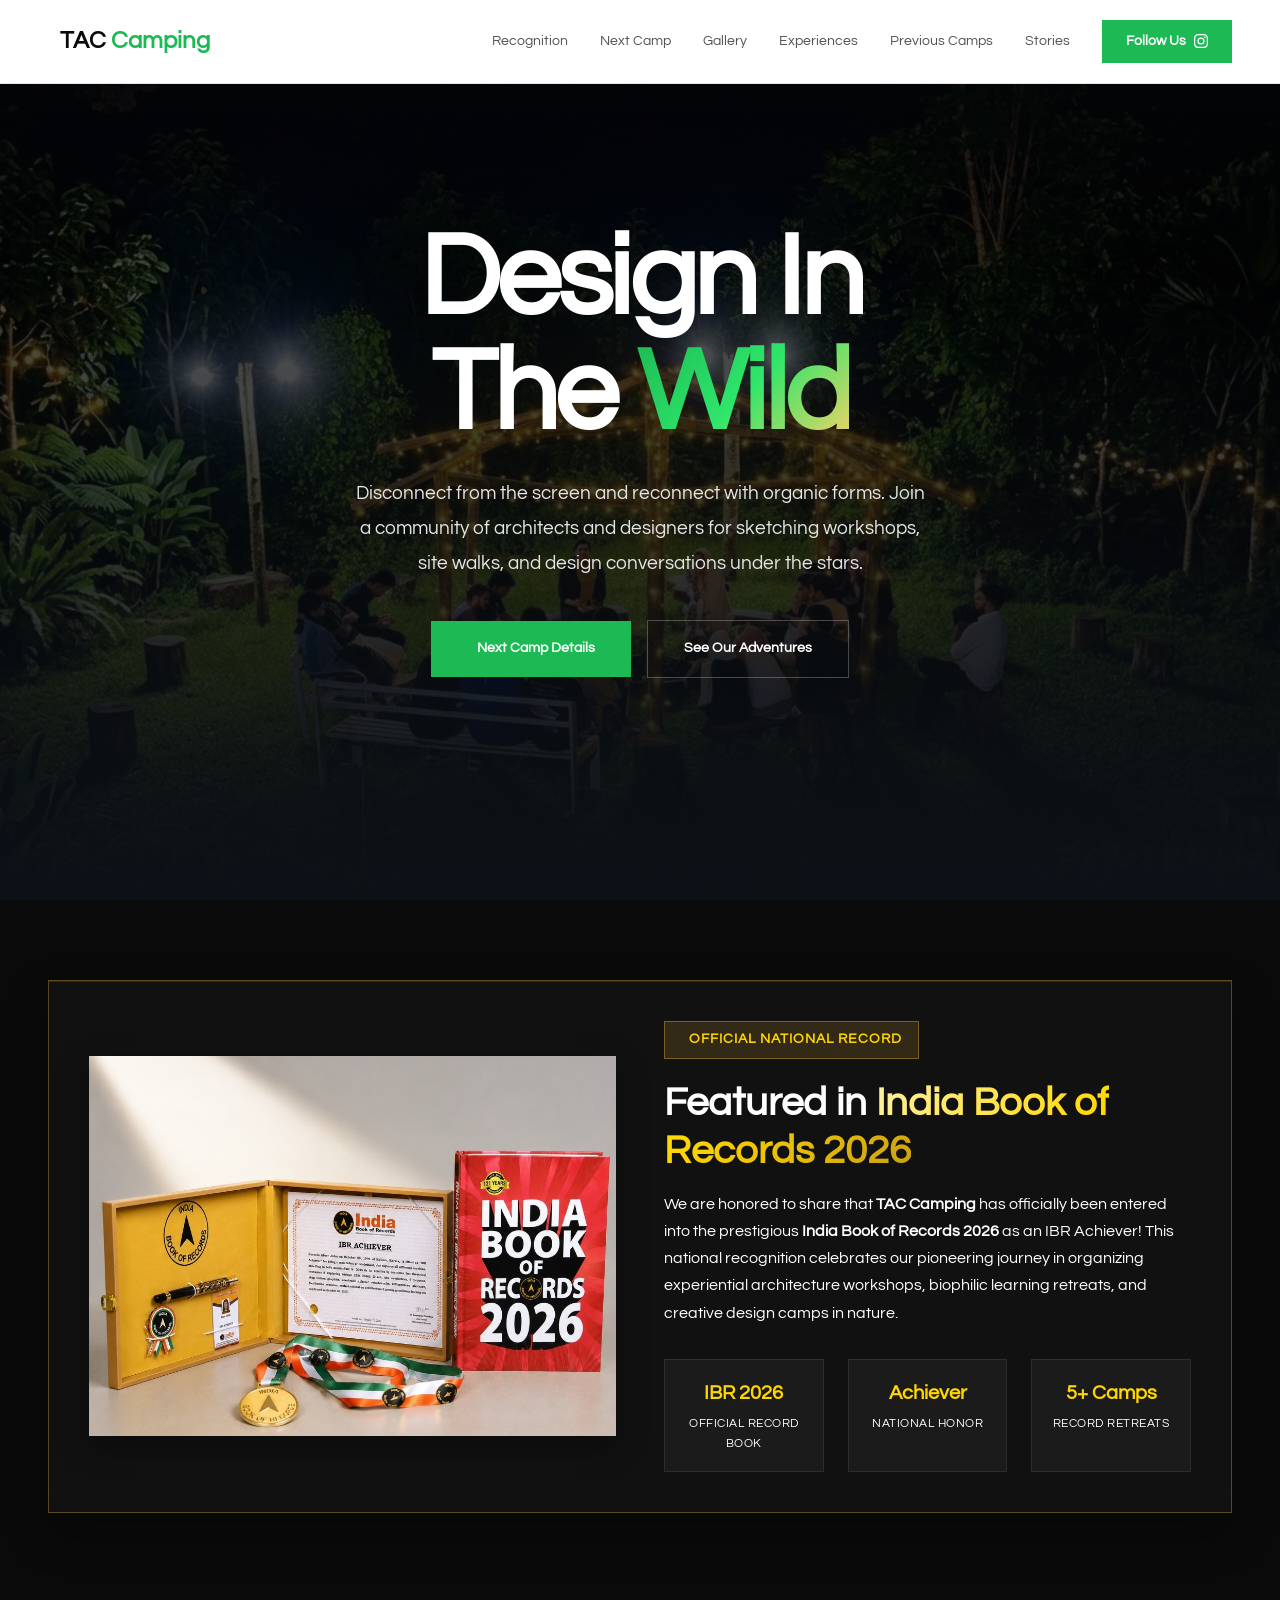
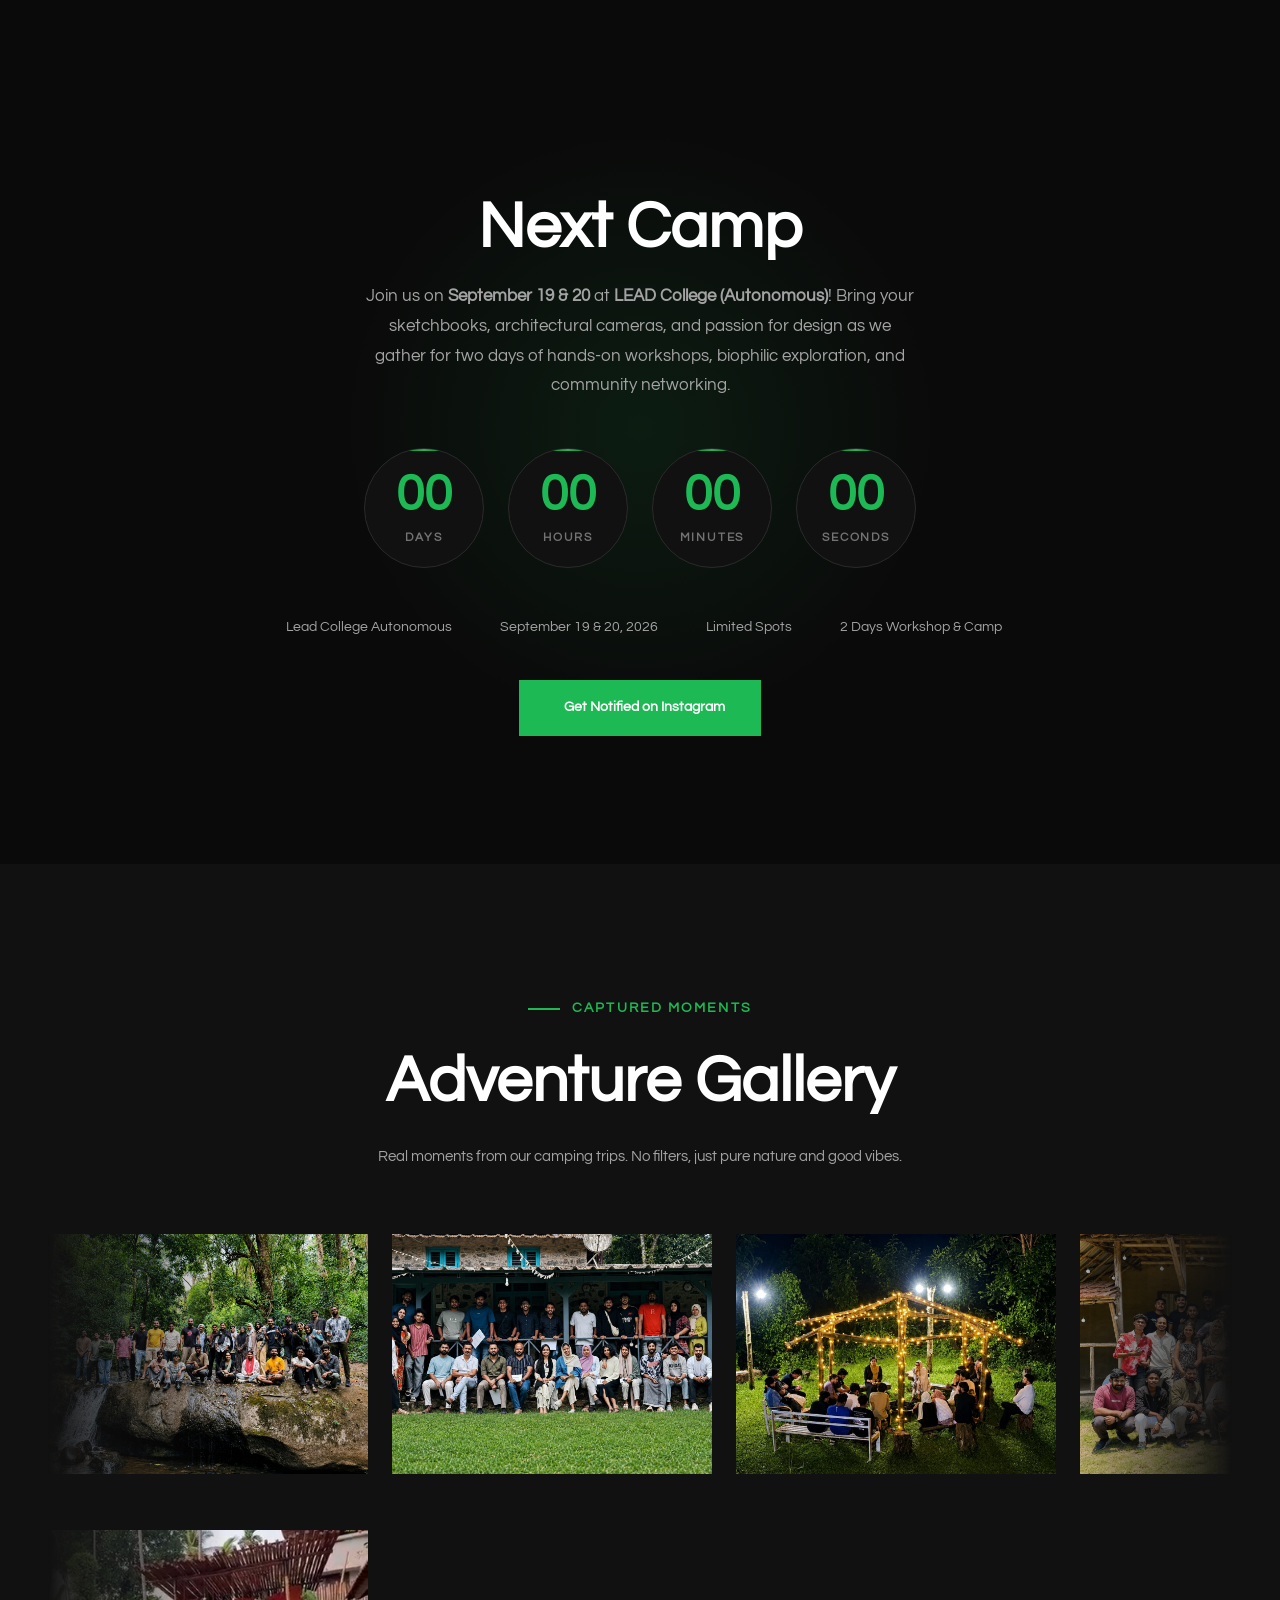
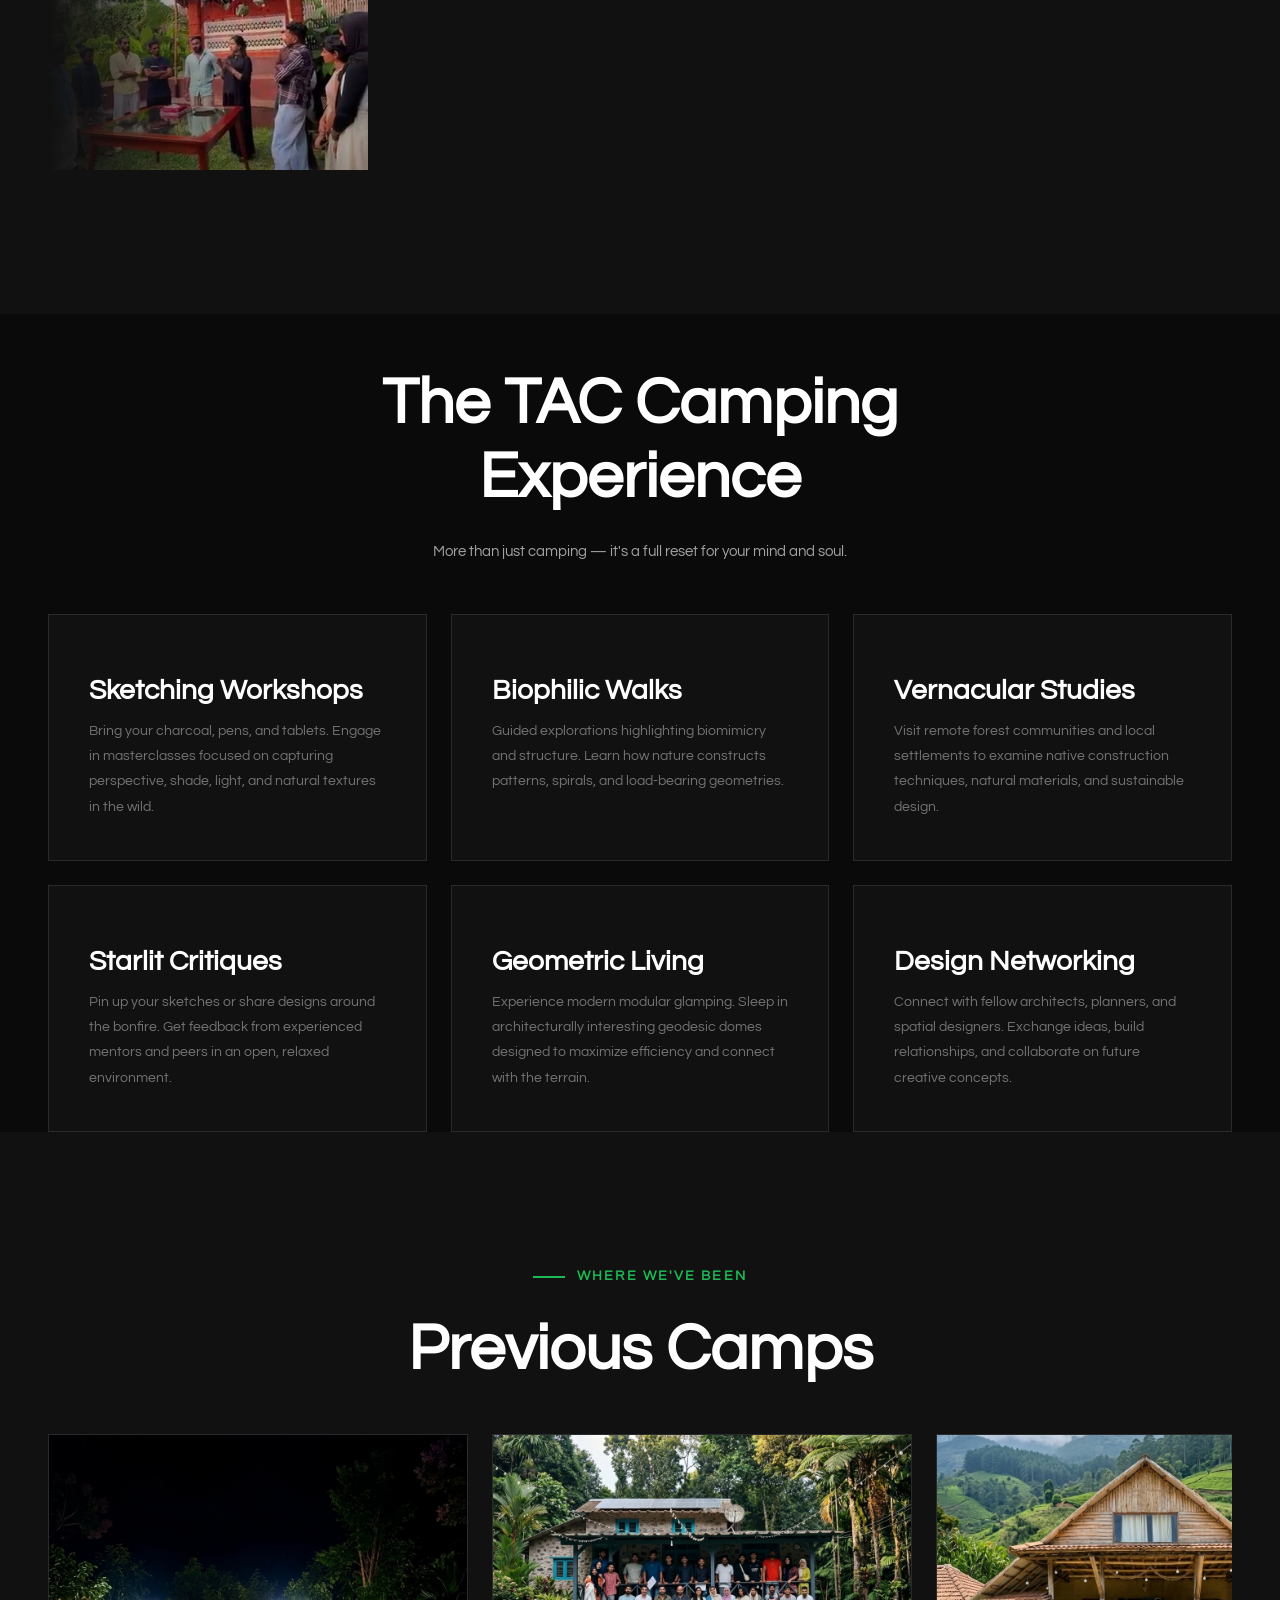
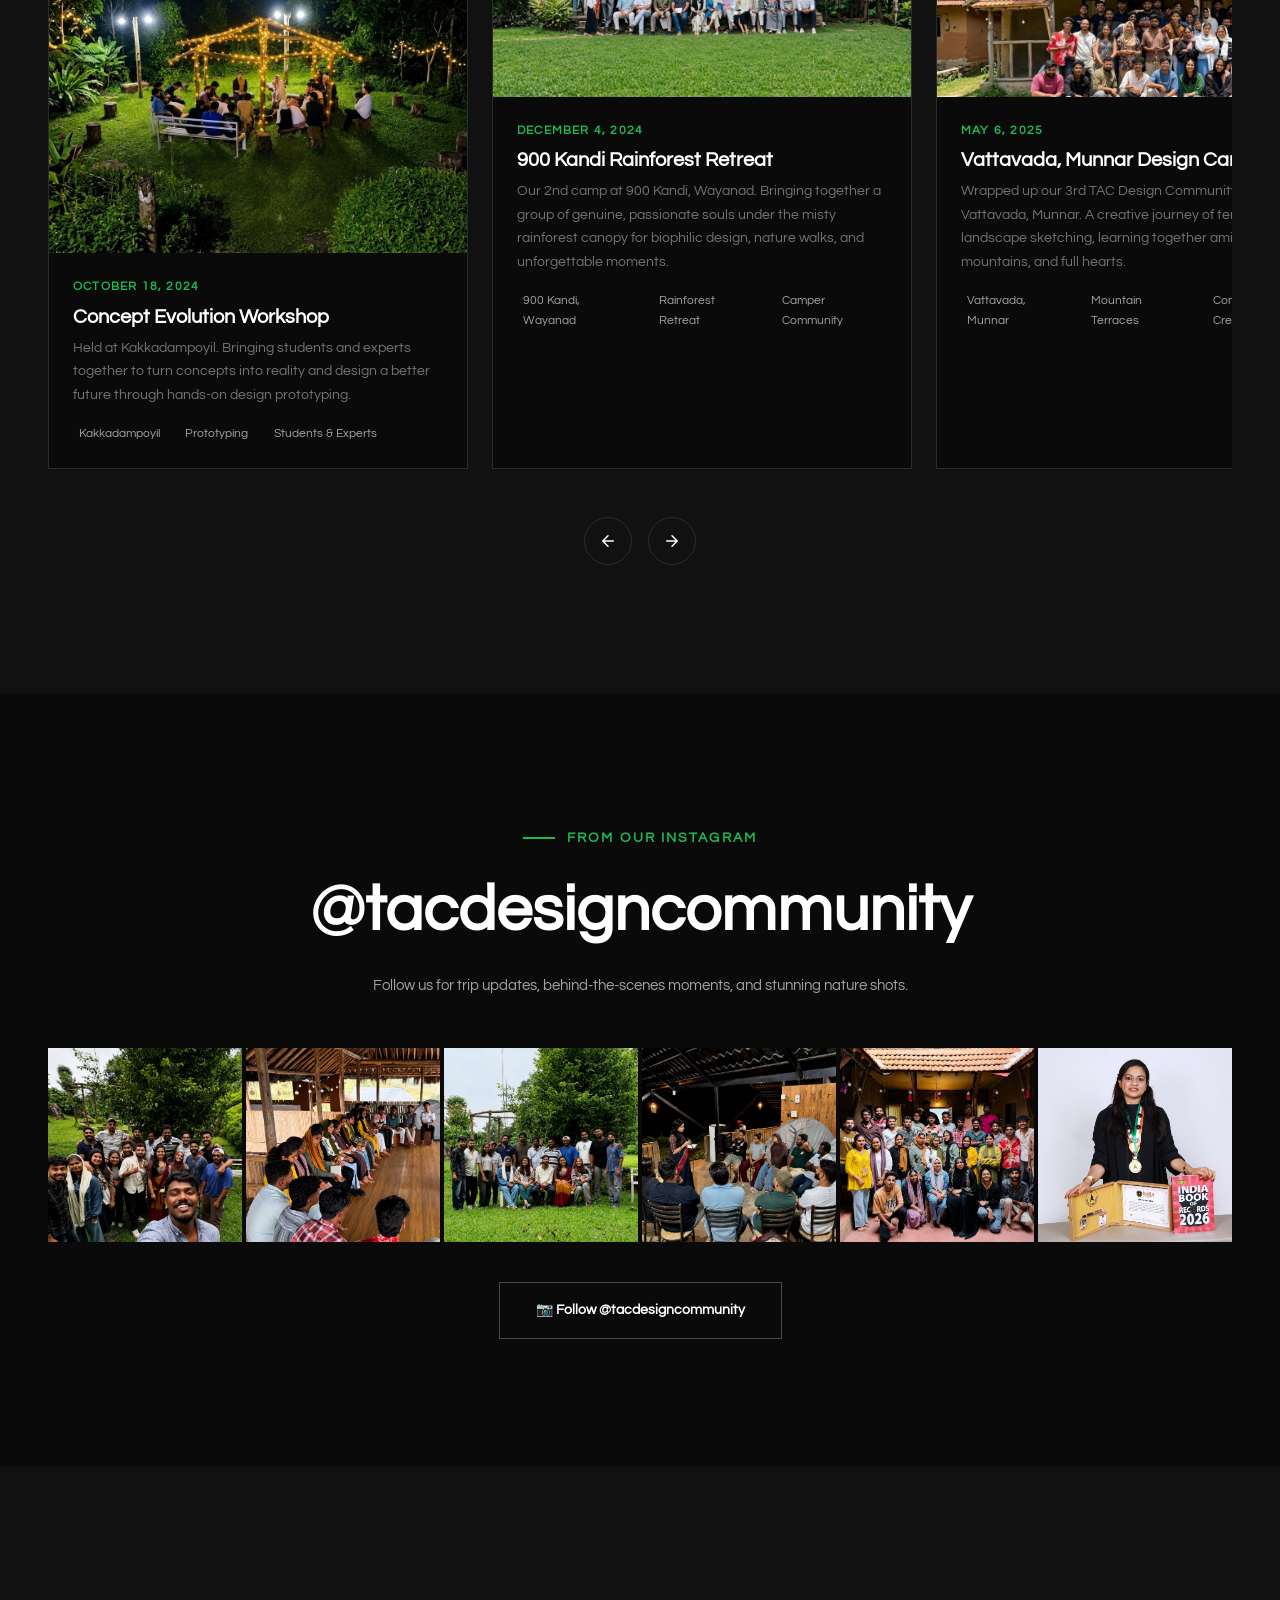
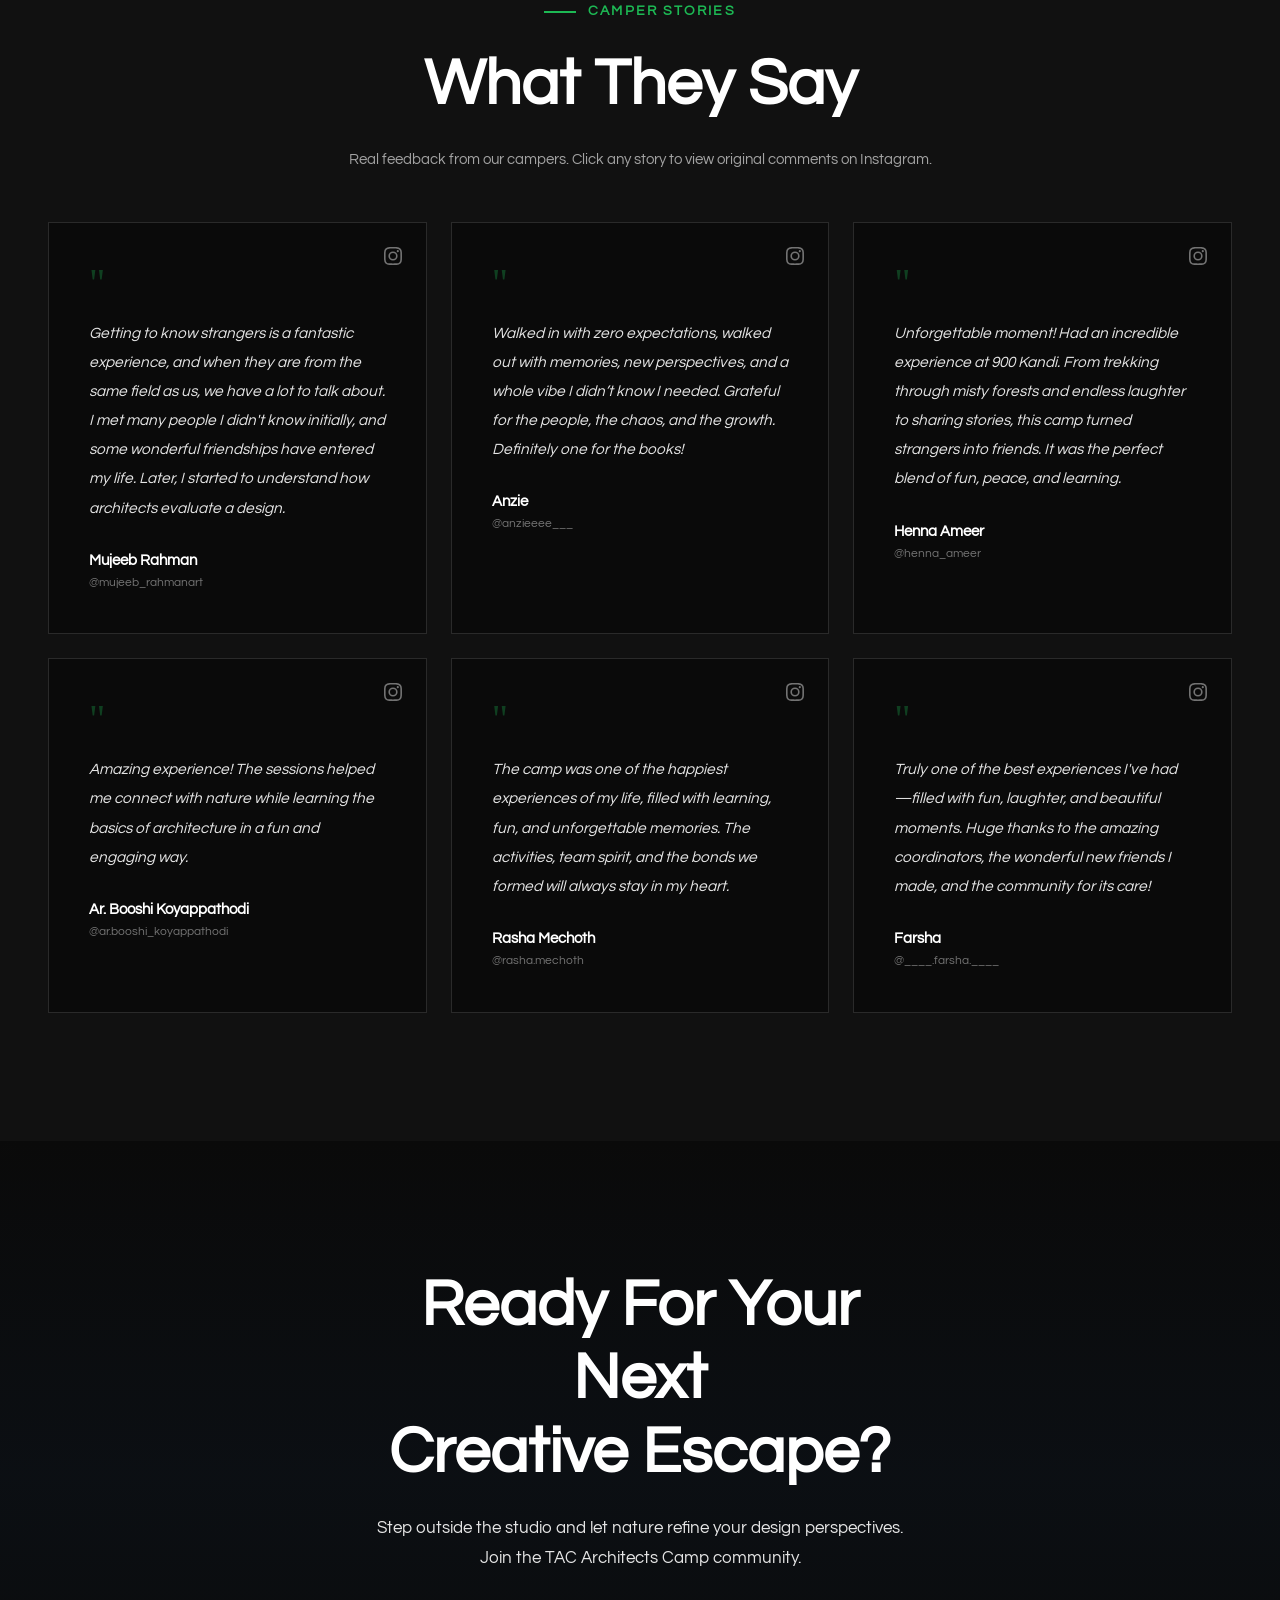
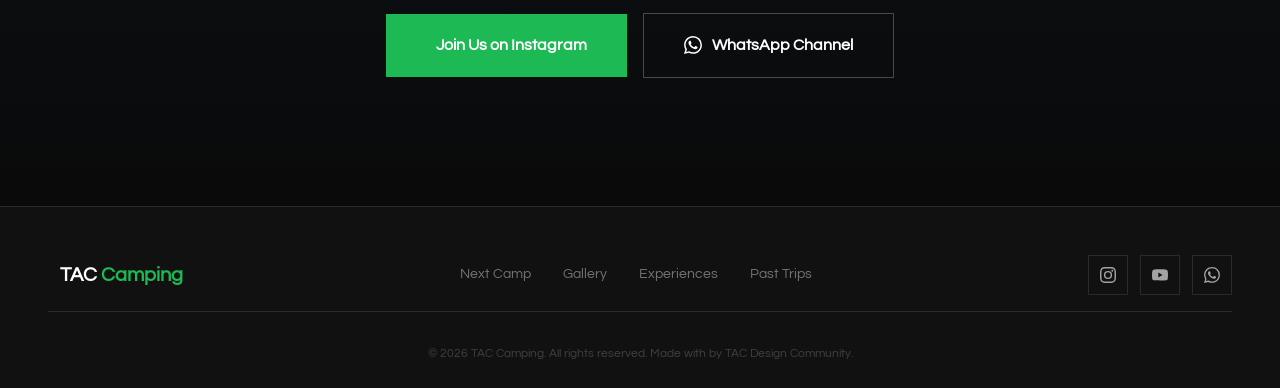
==== commit a610aad2: "Fix mobile black screen flash: set white theme-color & manifest bg, preload hero image, hide nav-bac" ====
--- a/index.html
+++ b/index.html
@@ -12,6 +12,13 @@
   <link href="https://fonts.googleapis.com/css2?family=Questrial&display=swap" rel="stylesheet">
 
   <link rel="stylesheet" href="style.css">
+
+  <!-- Mobile Browser Theme Color -->
+  <meta name="theme-color" content="#ffffff">
+  <meta name="apple-mobile-web-app-status-bar-style" content="default">
+
+  <!-- Preload Hero Image to prevent mobile black screen flash -->
+  <link rel="preload" as="image" href="assets/past_camp_1.jpg" fetchpriority="high">
 
   <link rel="canonical" href="https://taccommunity.online/">
   <link rel="alternate" type="text/markdown" href="llms.txt" title="LLM-friendly text format">
--- a/style.css
+++ b/style.css
@@ -302,9 +302,10 @@
   background: rgba(0,0,0,0.6);
   z-index: 999;
   opacity: 0; pointer-events: none;
-  transition: opacity var(--transition-normal);
-}
-.nav-backdrop.active { opacity: 1; pointer-events: all; }
+  visibility: hidden;
+  transition: opacity var(--transition-normal), visibility var(--transition-normal);
+}
+.nav-backdrop.active { opacity: 1; pointer-events: all; visibility: visible; }
 
 /* ===== HERO ===== */
 .hero {
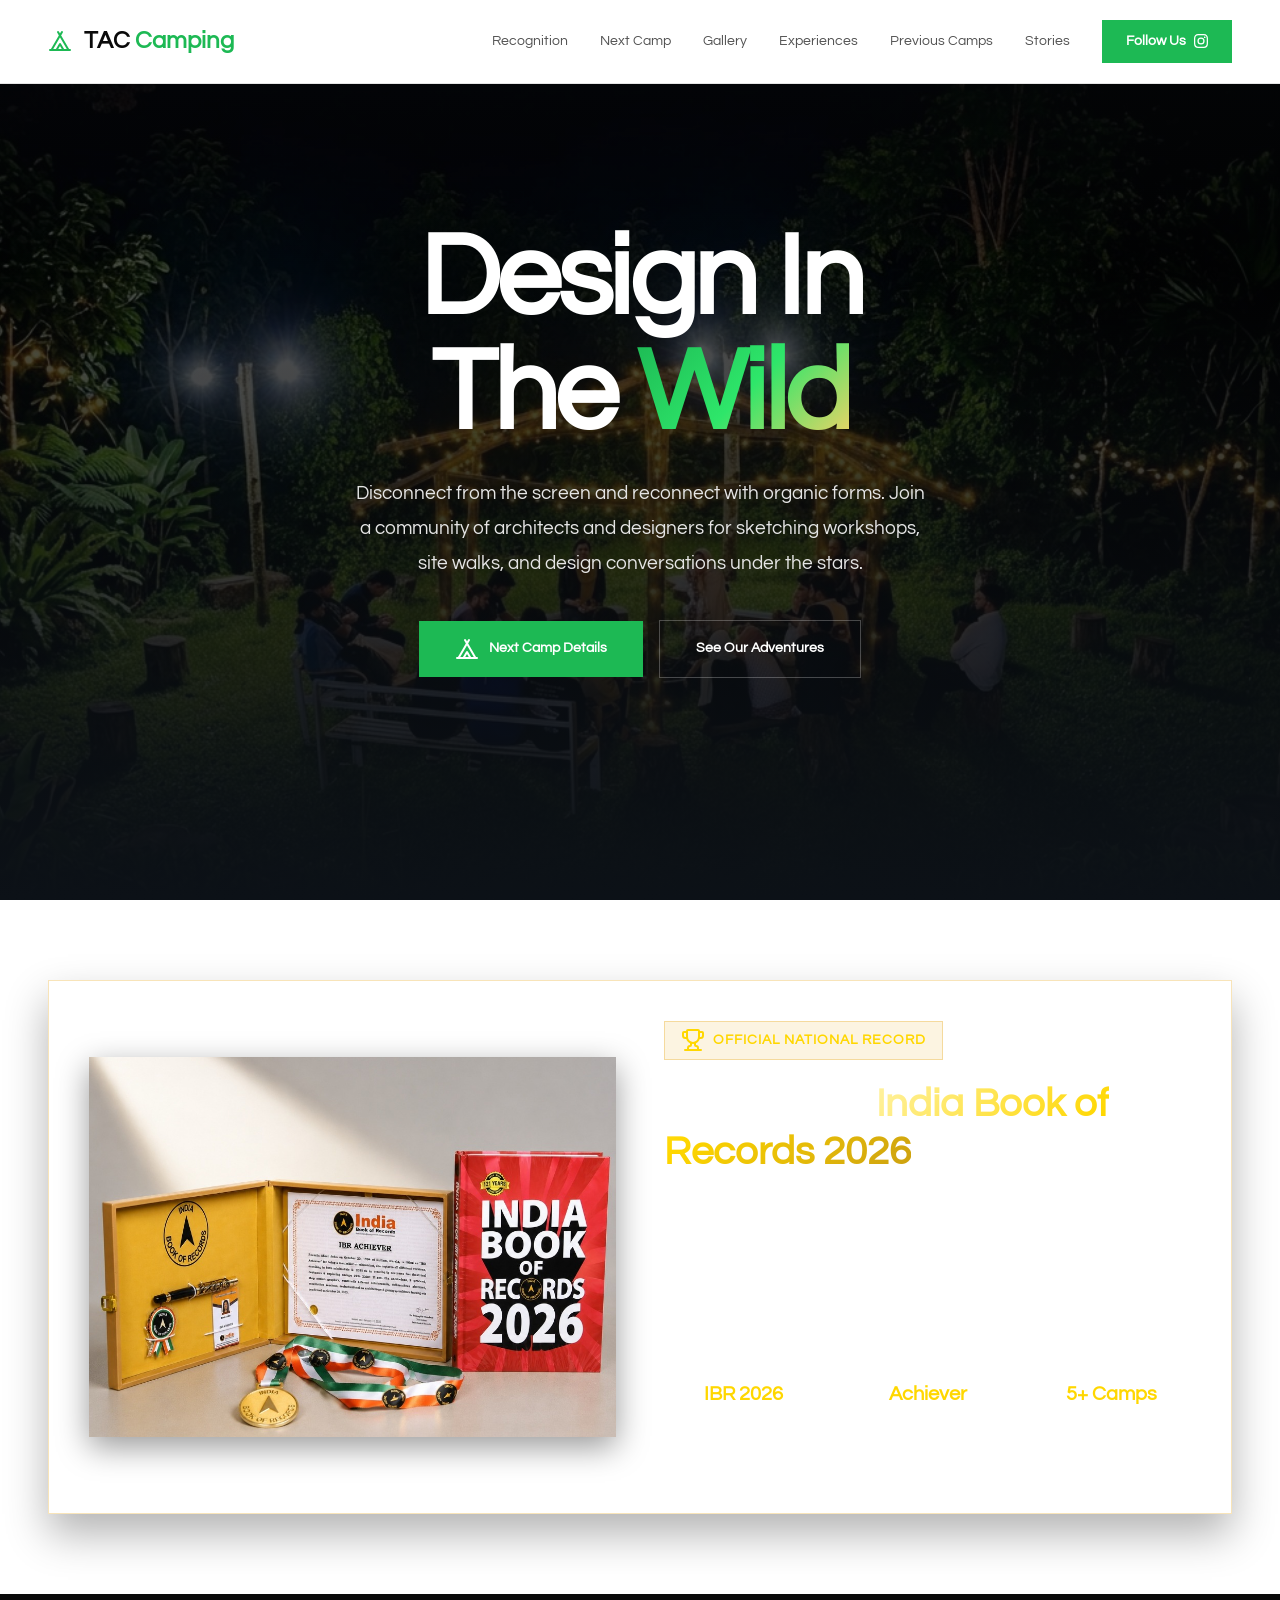
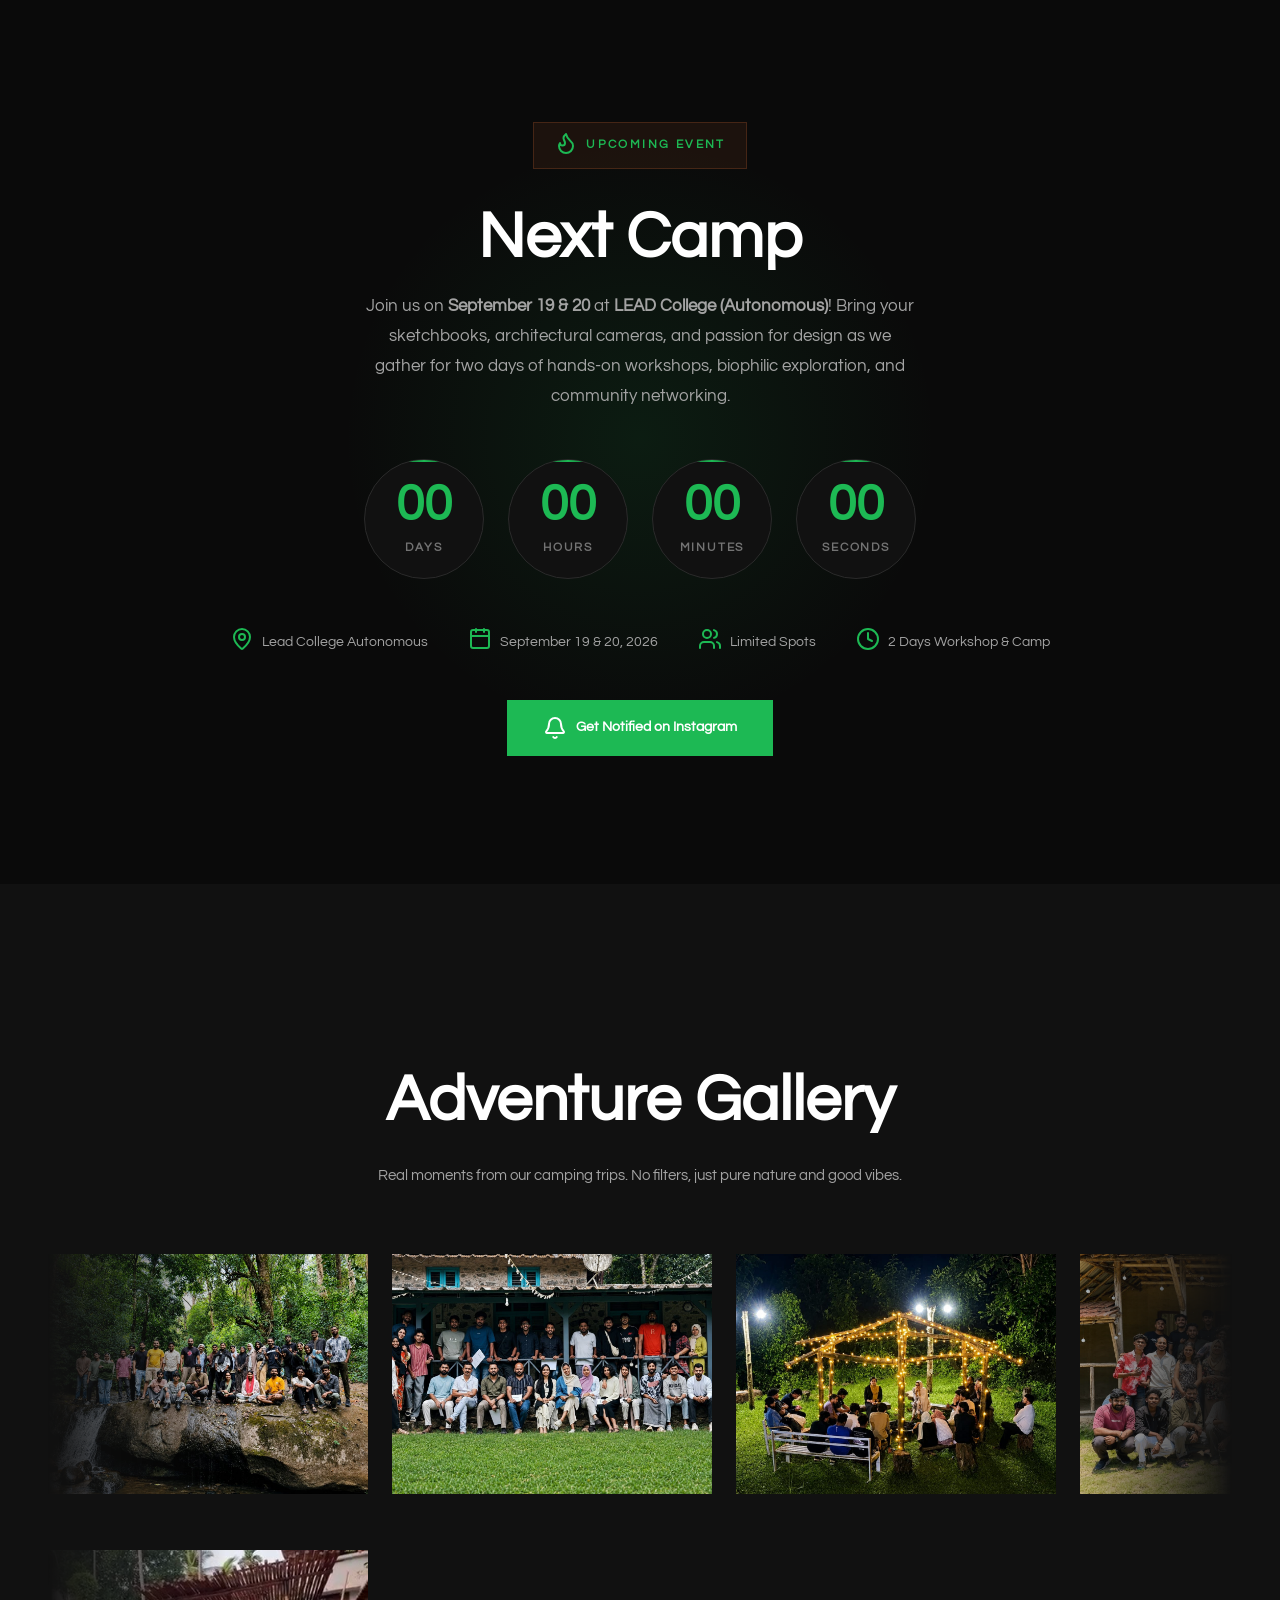
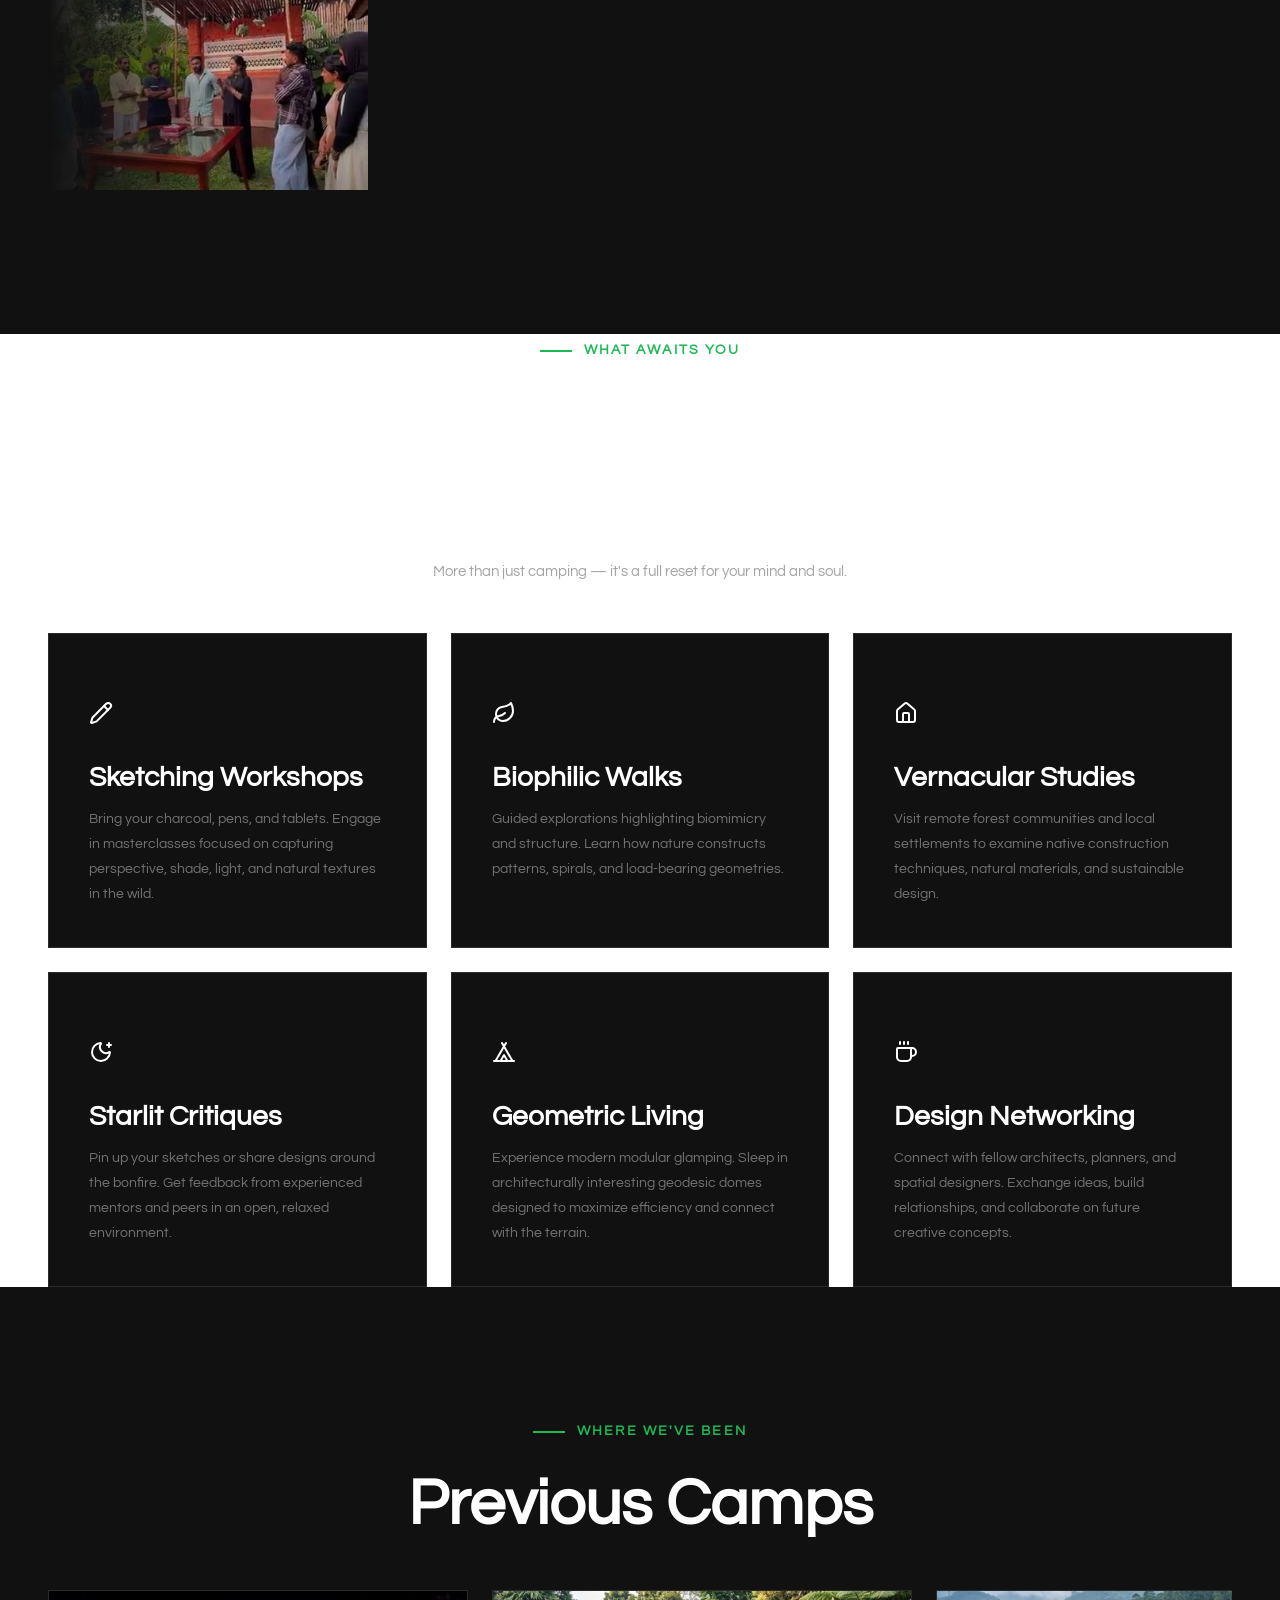
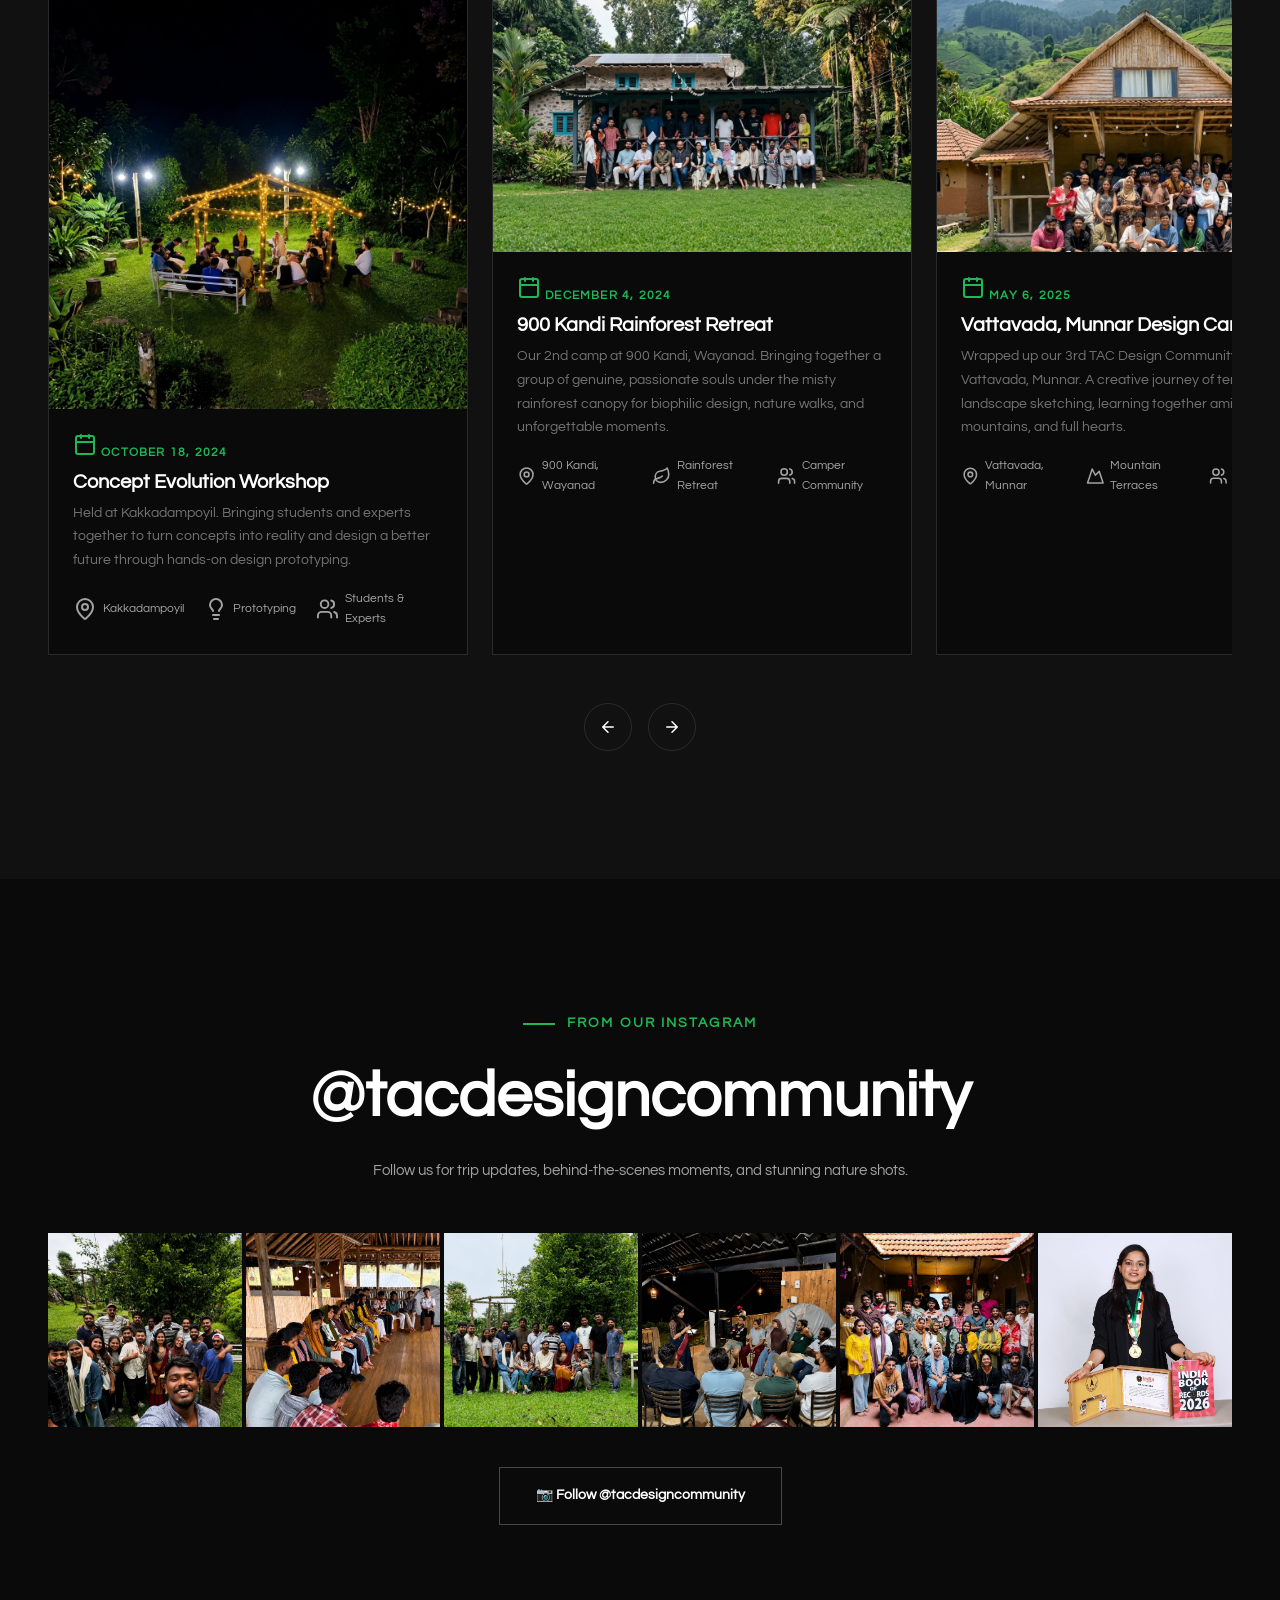
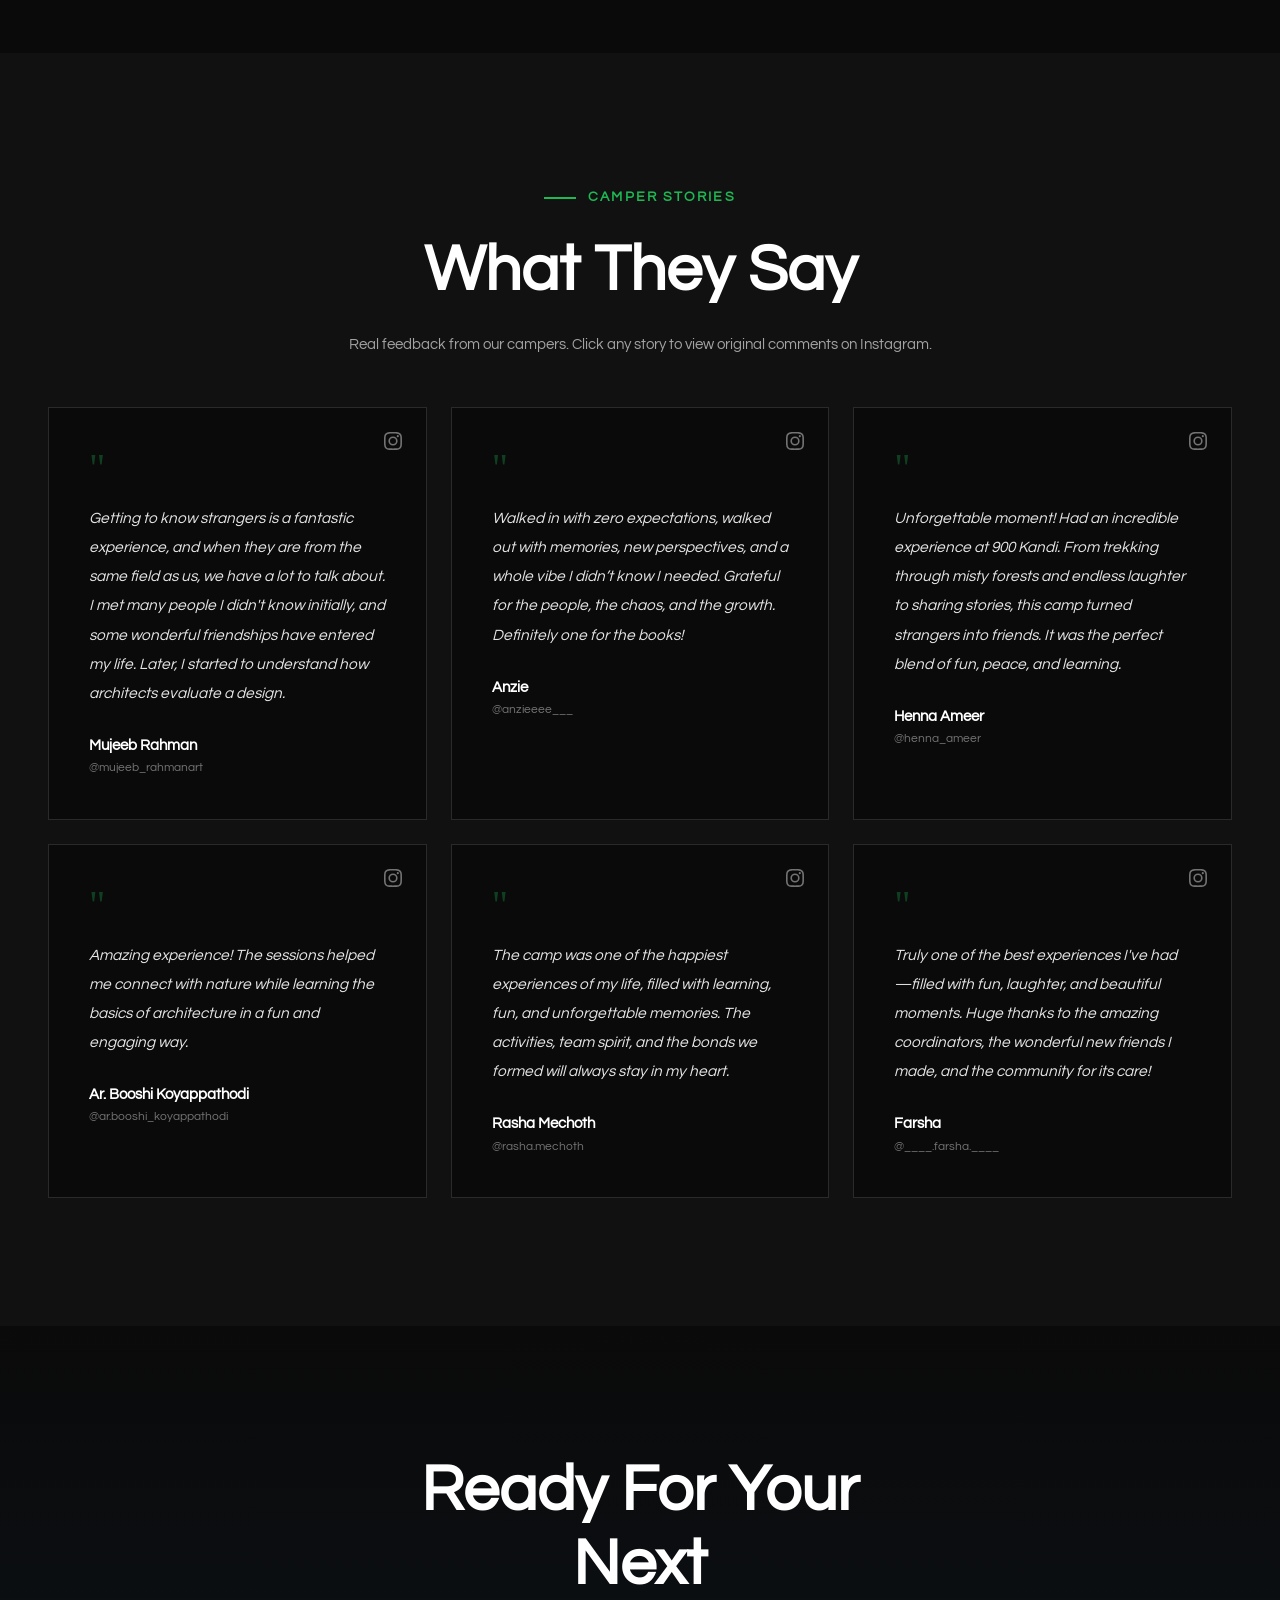
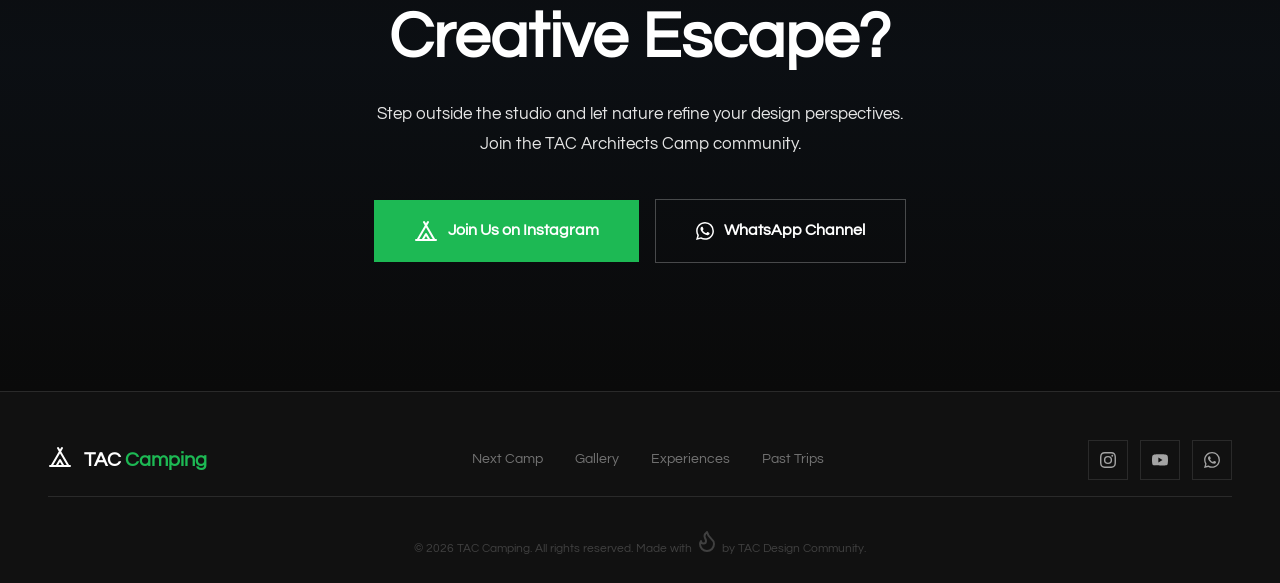
==== commit 34d55744: "Fix mobile black screen: self-host Lucide (417KB), defer all scripts, white body fallback background" ====
--- a/index.html
+++ b/index.html
@@ -1034,32 +1034,25 @@
     </div>
   </div>
 
-  <script src="script.js"></script>
-
-  <script src="https://unpkg.com/lucide@latest"></script>
+  <script src="lucide.min.js" defer></script>
+  <script src="script.js" defer></script>
   <script>
-    lucide.createIcons();
-  </script>
-
-  <!-- Lazy Load Video Observer -->
-  <script>
-    document.addEventListener("DOMContentLoaded", function() {
-      const videoObserver = new IntersectionObserver((entries) => {
-        entries.forEach(entry => {
-          const video = entry.target;
+    window.addEventListener('DOMContentLoaded', function() {
+      // Initialize Lucide icons
+      if (typeof lucide !== 'undefined') lucide.createIcons();
+
+      // Lazy Load Video Observer — only play videos when in viewport
+      var videoObserver = new IntersectionObserver(function(entries) {
+        entries.forEach(function(entry) {
+          var video = entry.target;
           if (entry.isIntersecting) {
-            if (video.paused) {
-              video.play().catch(() => {});
-            }
+            if (video.paused) video.play().catch(function(){});
           } else {
-            if (!video.paused) {
-              video.pause();
-            }
+            if (!video.paused) video.pause();
           }
         });
       }, { rootMargin: "100px 0px" });
-
-      document.querySelectorAll("video").forEach(video => {
+      document.querySelectorAll("video").forEach(function(video) {
         videoObserver.observe(video);
       });
     });
--- a/style.css
+++ b/style.css
@@ -76,7 +76,7 @@
   font-family: var(--ff-body);
   font-size: var(--fs-body);
   color: var(--clr-white);
-  background: var(--clr-night);
+  background: #ffffff;
   line-height: 1.7;
   -webkit-font-smoothing: antialiased;
   overflow-x: hidden;
@@ -303,9 +303,10 @@
   z-index: 999;
   opacity: 0; pointer-events: none;
   visibility: hidden;
+  display: none;
   transition: opacity var(--transition-normal), visibility var(--transition-normal);
 }
-.nav-backdrop.active { opacity: 1; pointer-events: all; visibility: visible; }
+.nav-backdrop.active { opacity: 1; pointer-events: all; visibility: visible; display: block; }
 
 /* ===== HERO ===== */
 .hero {
@@ -1102,16 +1103,19 @@
   position: fixed;
   inset: 0;
   z-index: 2000;
-  display: flex;
+  display: none;
   align-items: center;
   justify-content: center;
   opacity: 0;
   pointer-events: none;
-  transition: opacity 0.3s var(--ease-out);
+  visibility: hidden;
+  transition: opacity 0.3s var(--ease-out), visibility 0.3s var(--ease-out);
 }
 .lightbox.active {
+  display: flex;
   opacity: 1;
   pointer-events: auto;
+  visibility: visible;
 }
 .lightbox__backdrop {
   position: absolute;
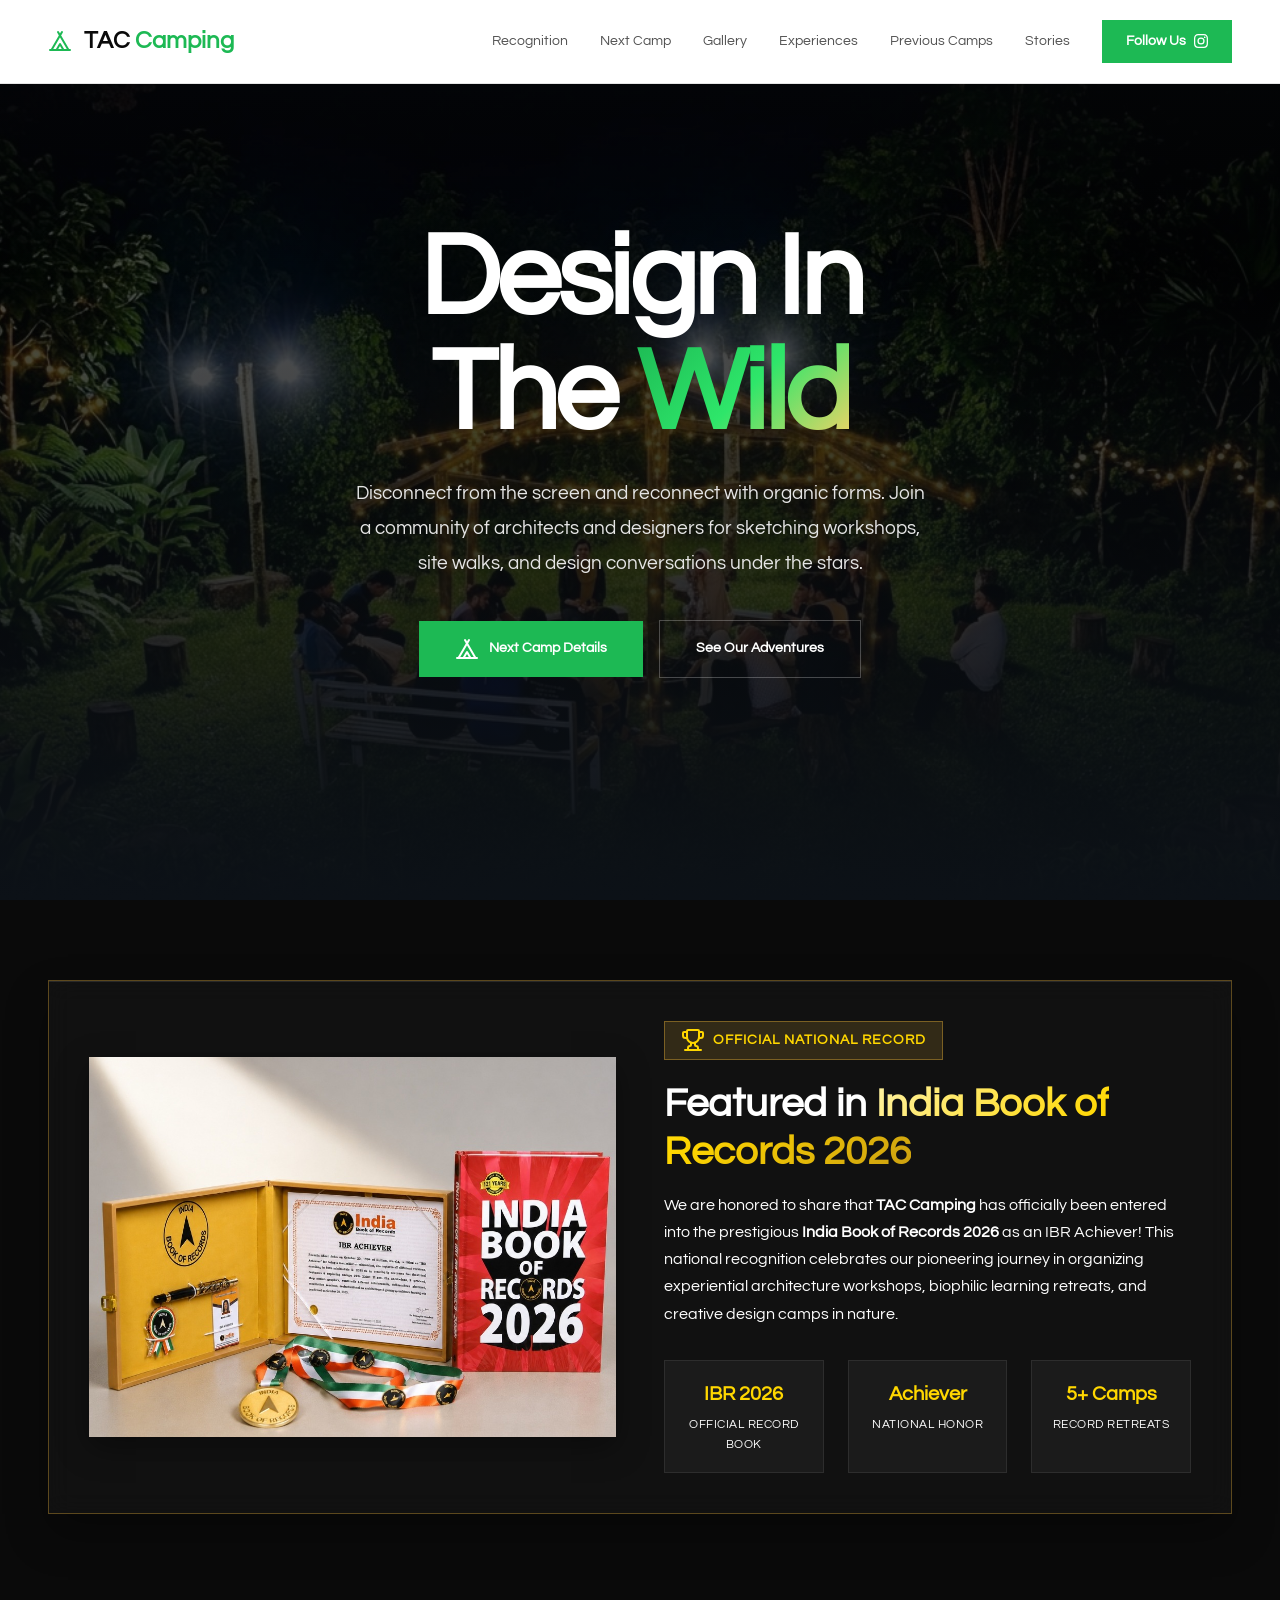
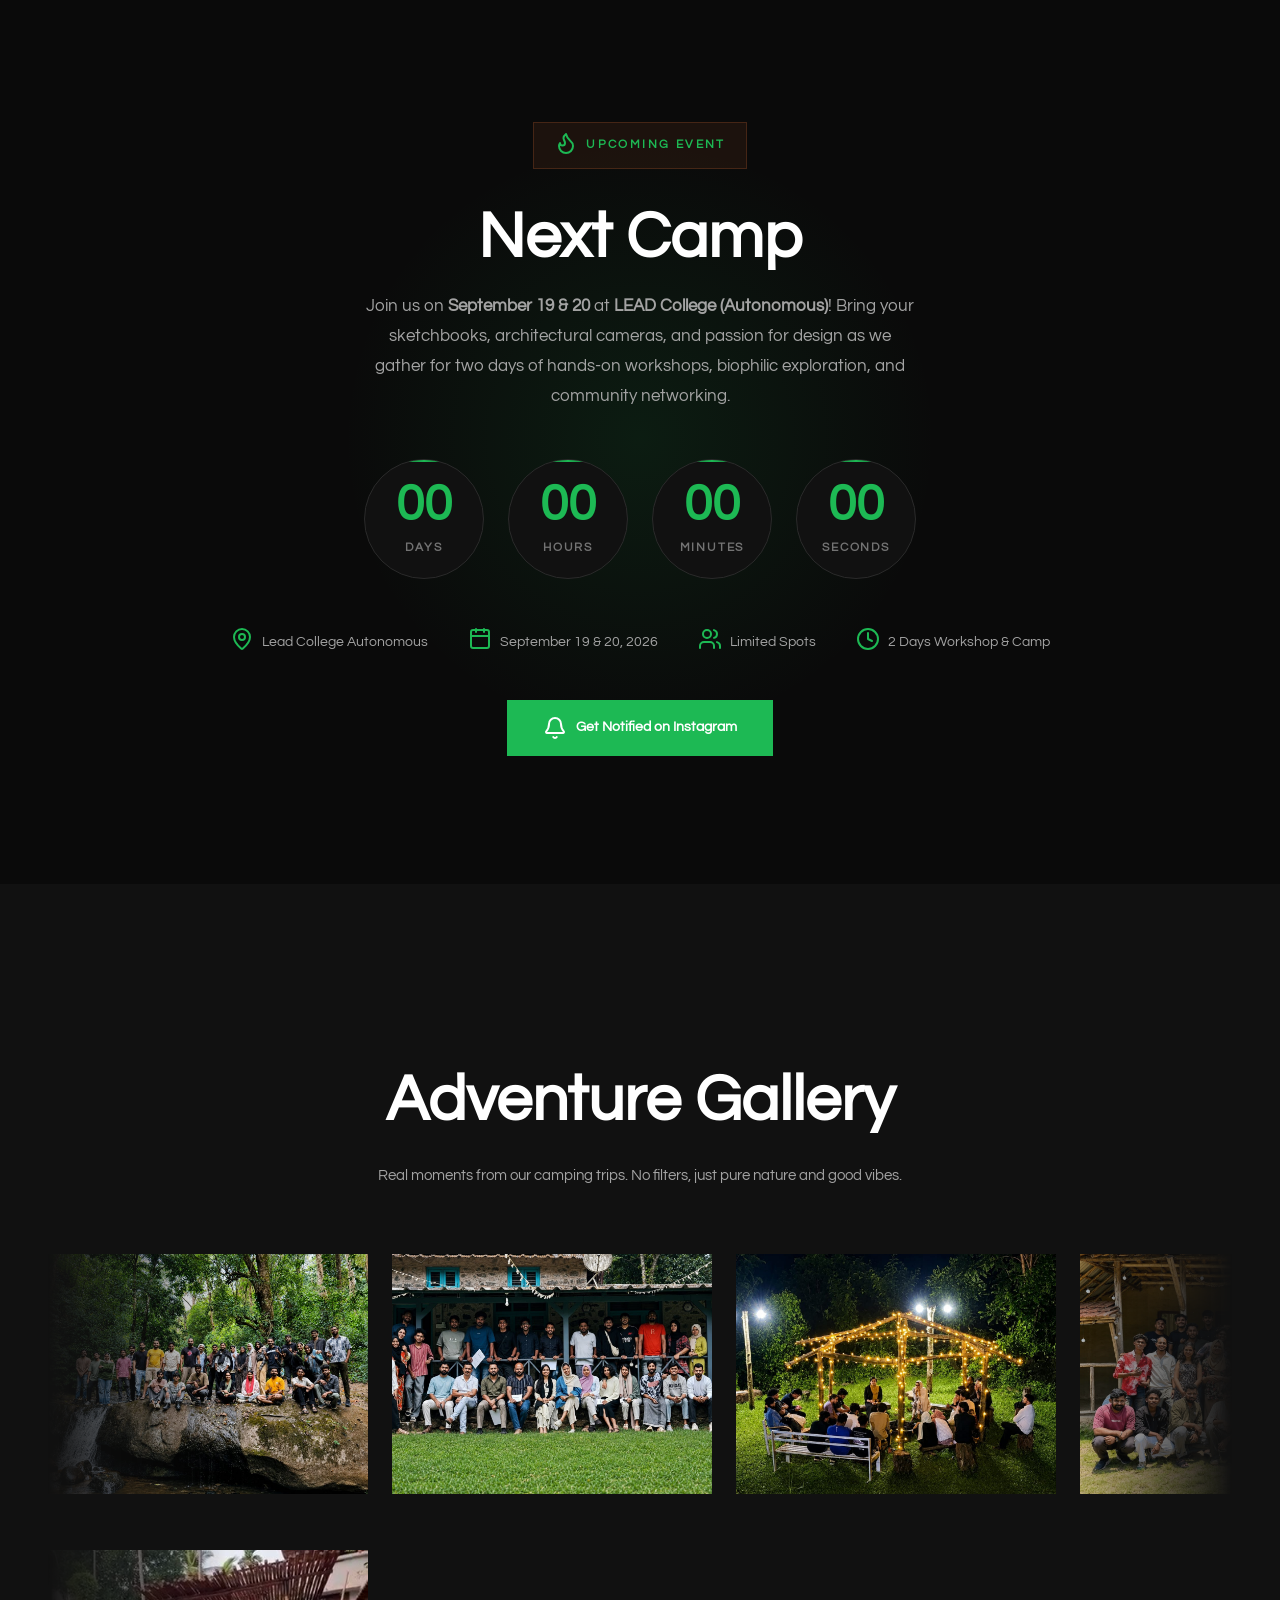
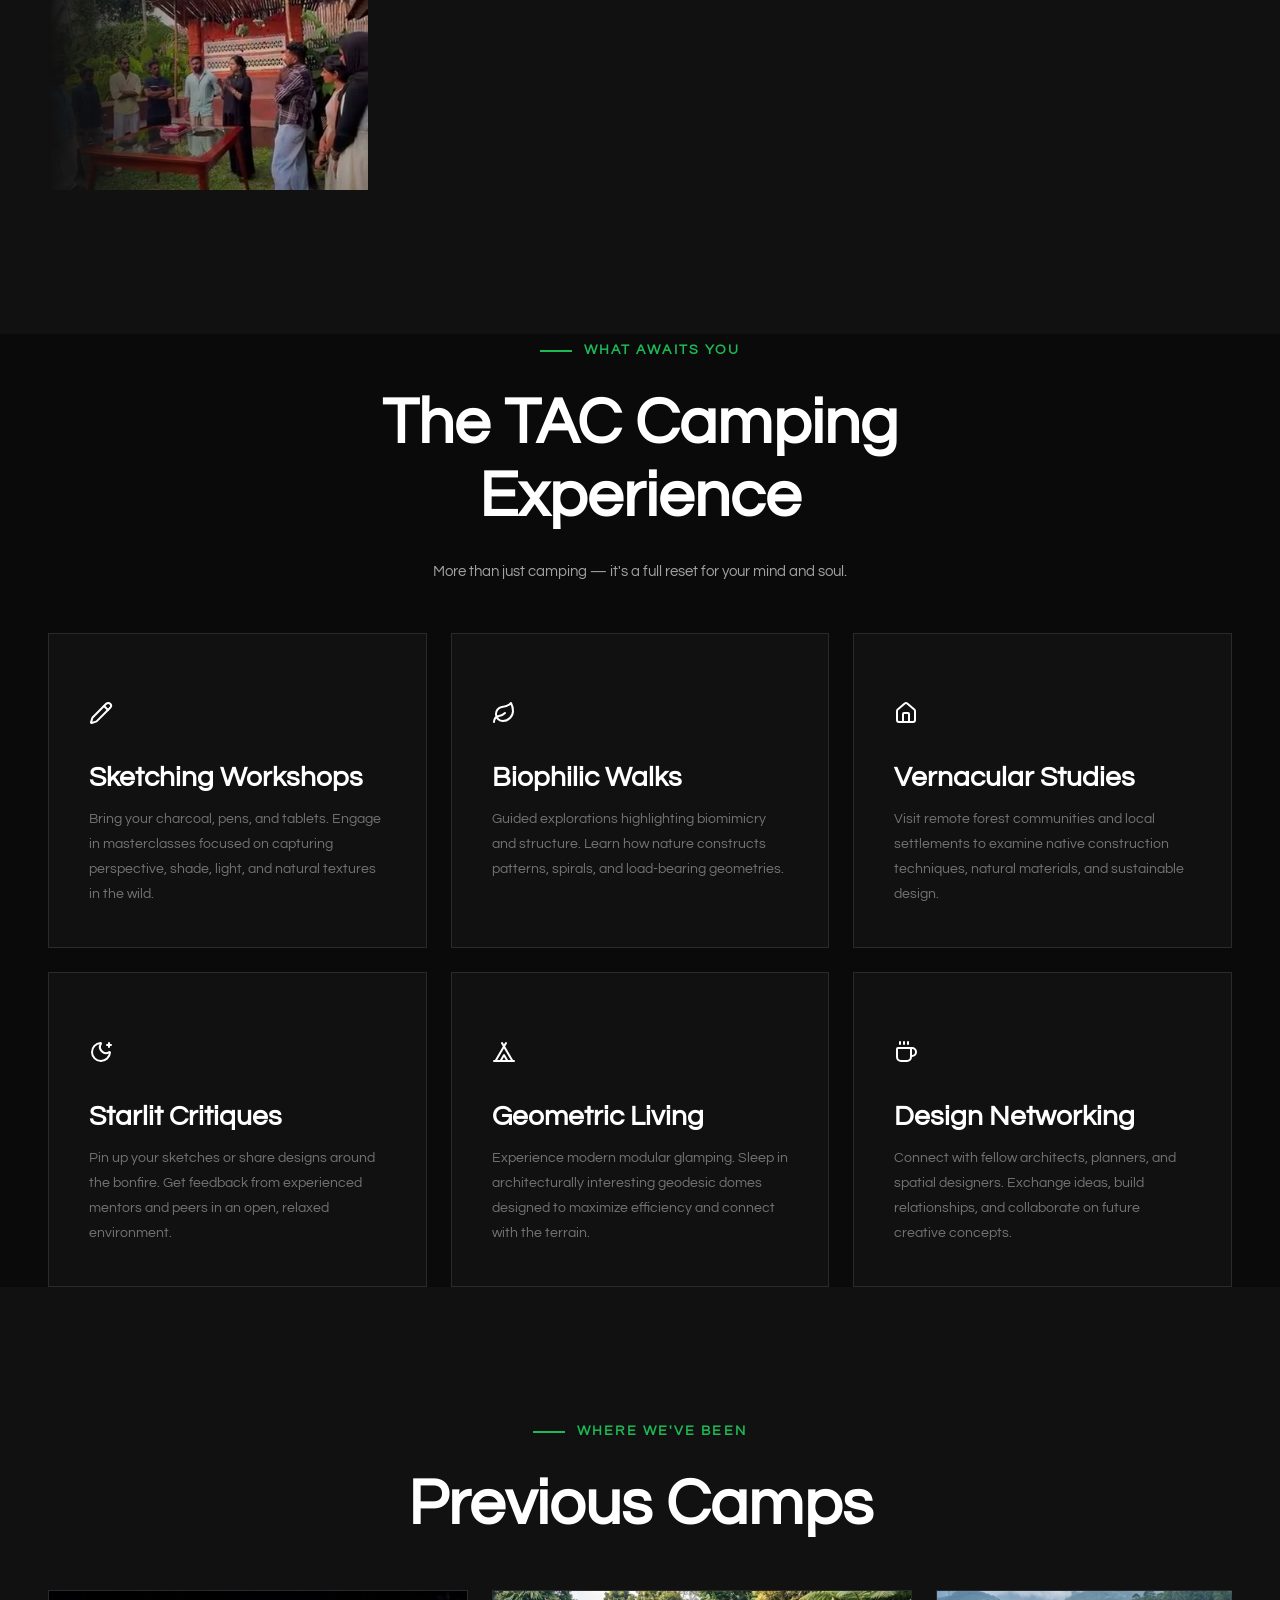
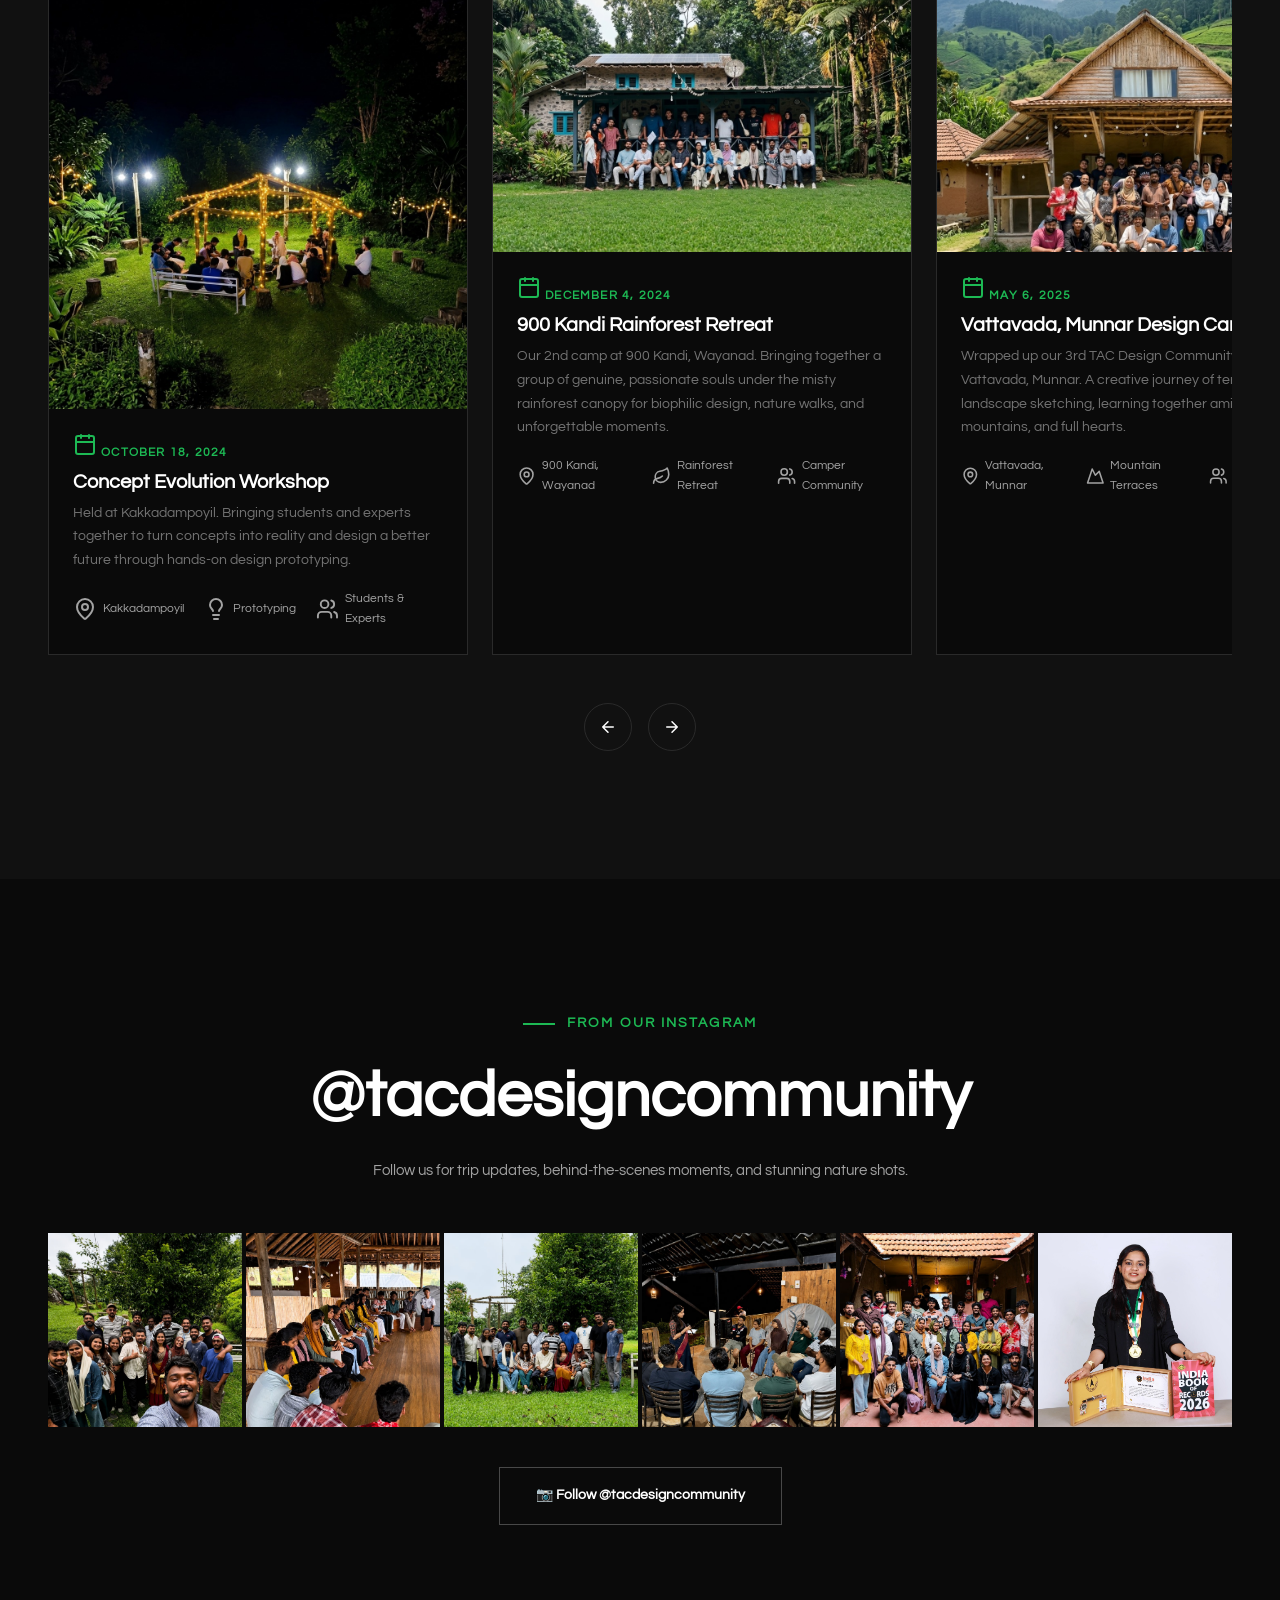
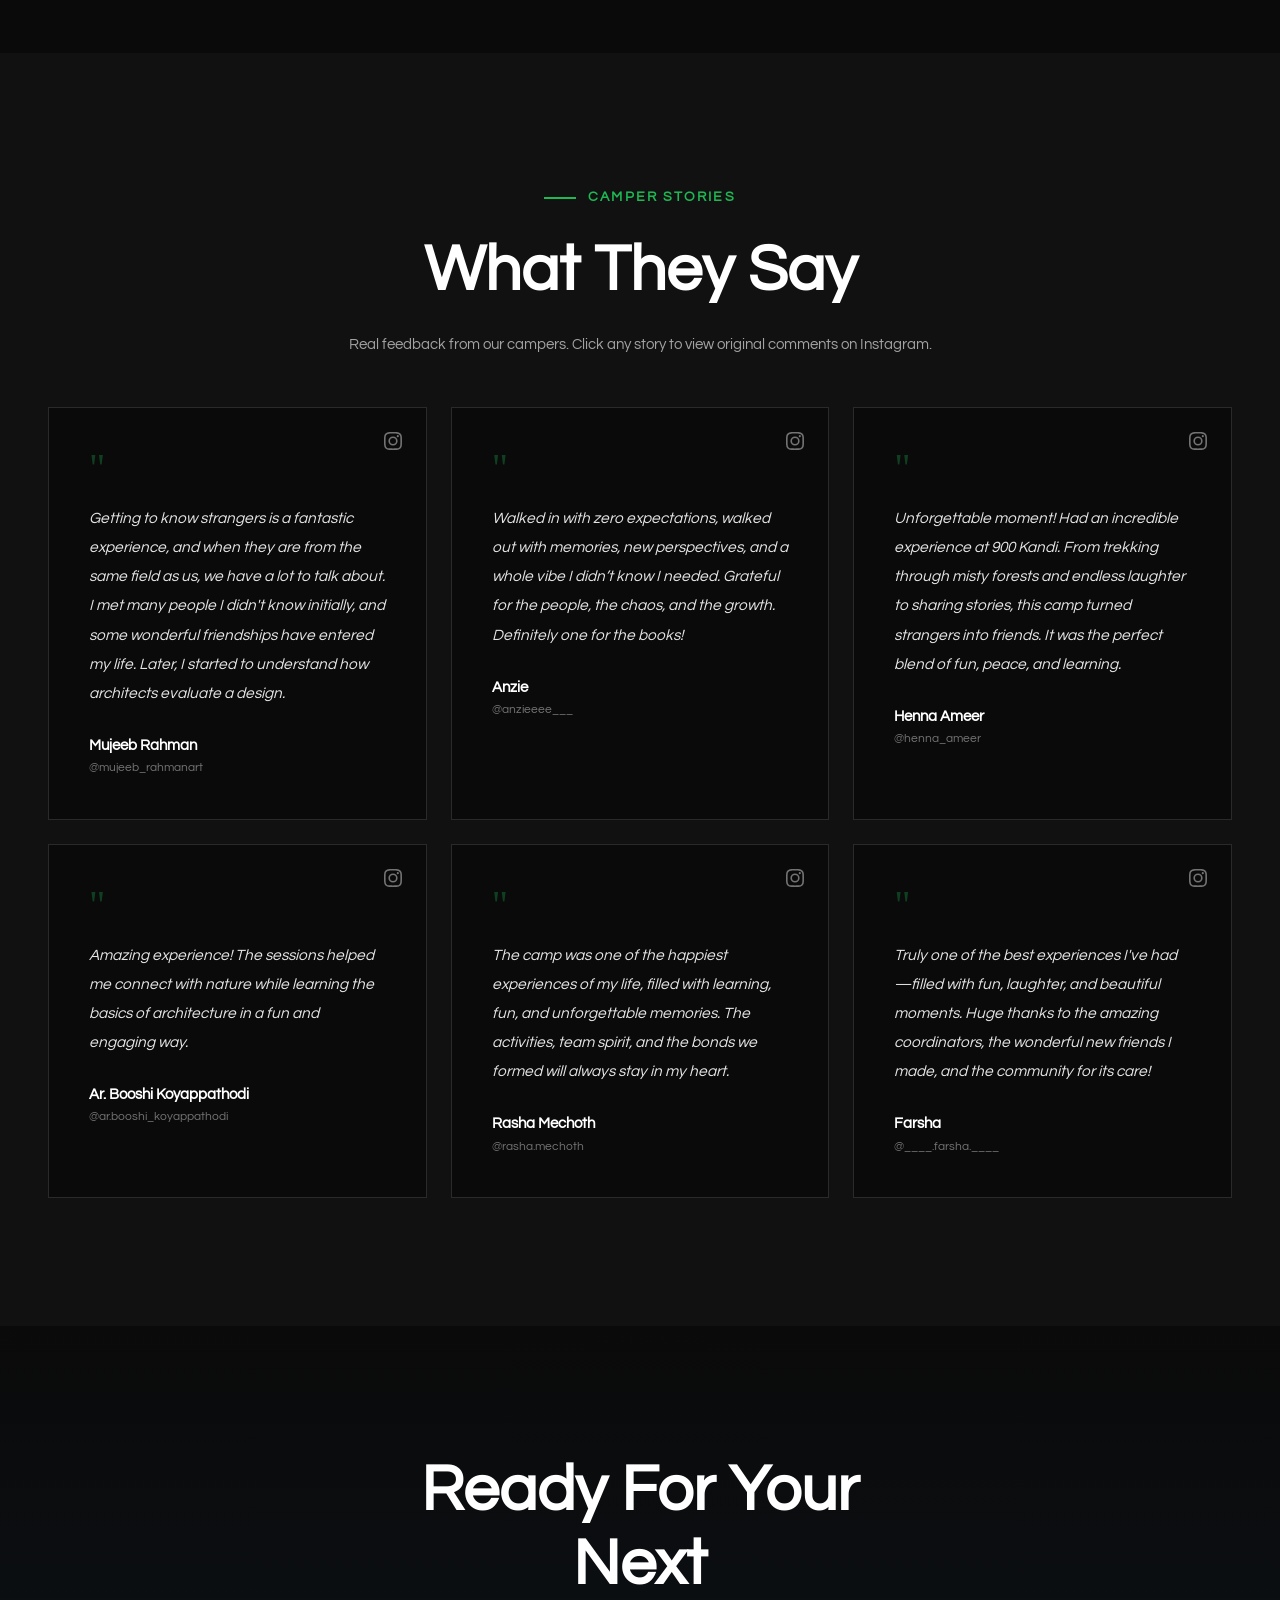
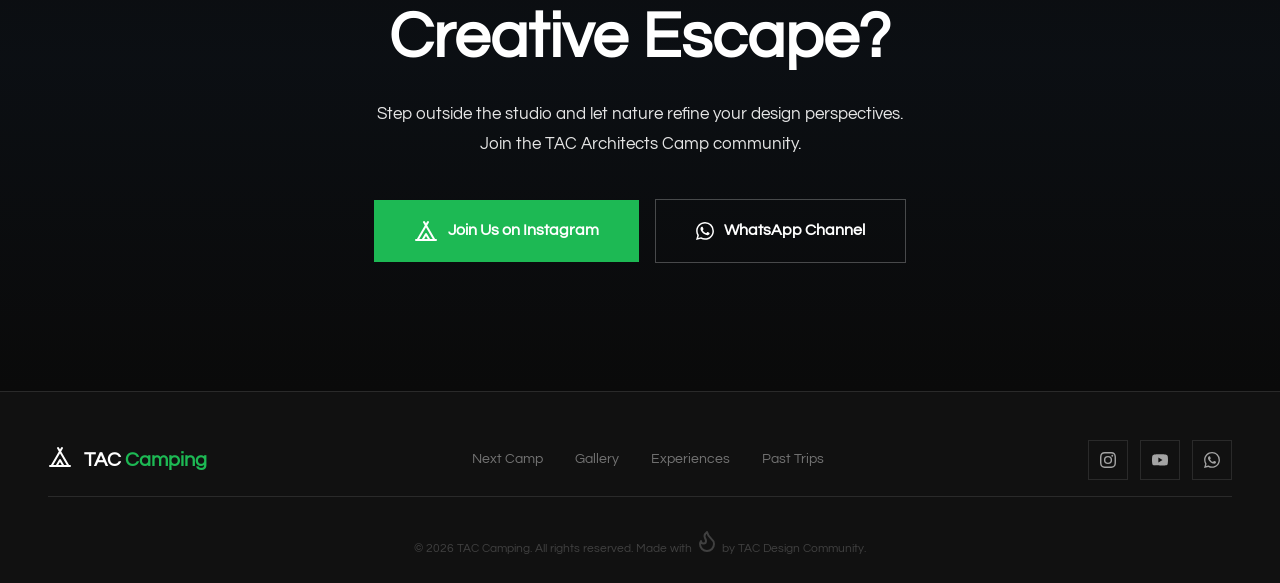
==== commit 1f46b9ca: "FIX: Remove body fade-in (body.opacity=0 until window.load) - the actual black screen cause The BODY" ====
--- a/index.html
+++ b/index.html
@@ -14,8 +14,8 @@
   <link rel="stylesheet" href="style.css">
 
   <!-- Mobile Browser Theme Color -->
-  <meta name="theme-color" content="#ffffff">
-  <meta name="apple-mobile-web-app-status-bar-style" content="default">
+  <meta name="theme-color" content="#0a0a0a">
+  <meta name="apple-mobile-web-app-status-bar-style" content="black-translucent">
 
   <!-- Preload Hero Image to prevent mobile black screen flash -->
   <link rel="preload" as="image" href="assets/past_camp_1.jpg" fetchpriority="high">
--- a/style.css
+++ b/style.css
@@ -76,7 +76,7 @@
   font-family: var(--ff-body);
   font-size: var(--fs-body);
   color: var(--clr-white);
-  background: #ffffff;
+  background: var(--clr-night);
   line-height: 1.7;
   -webkit-font-smoothing: antialiased;
   overflow-x: hidden;
